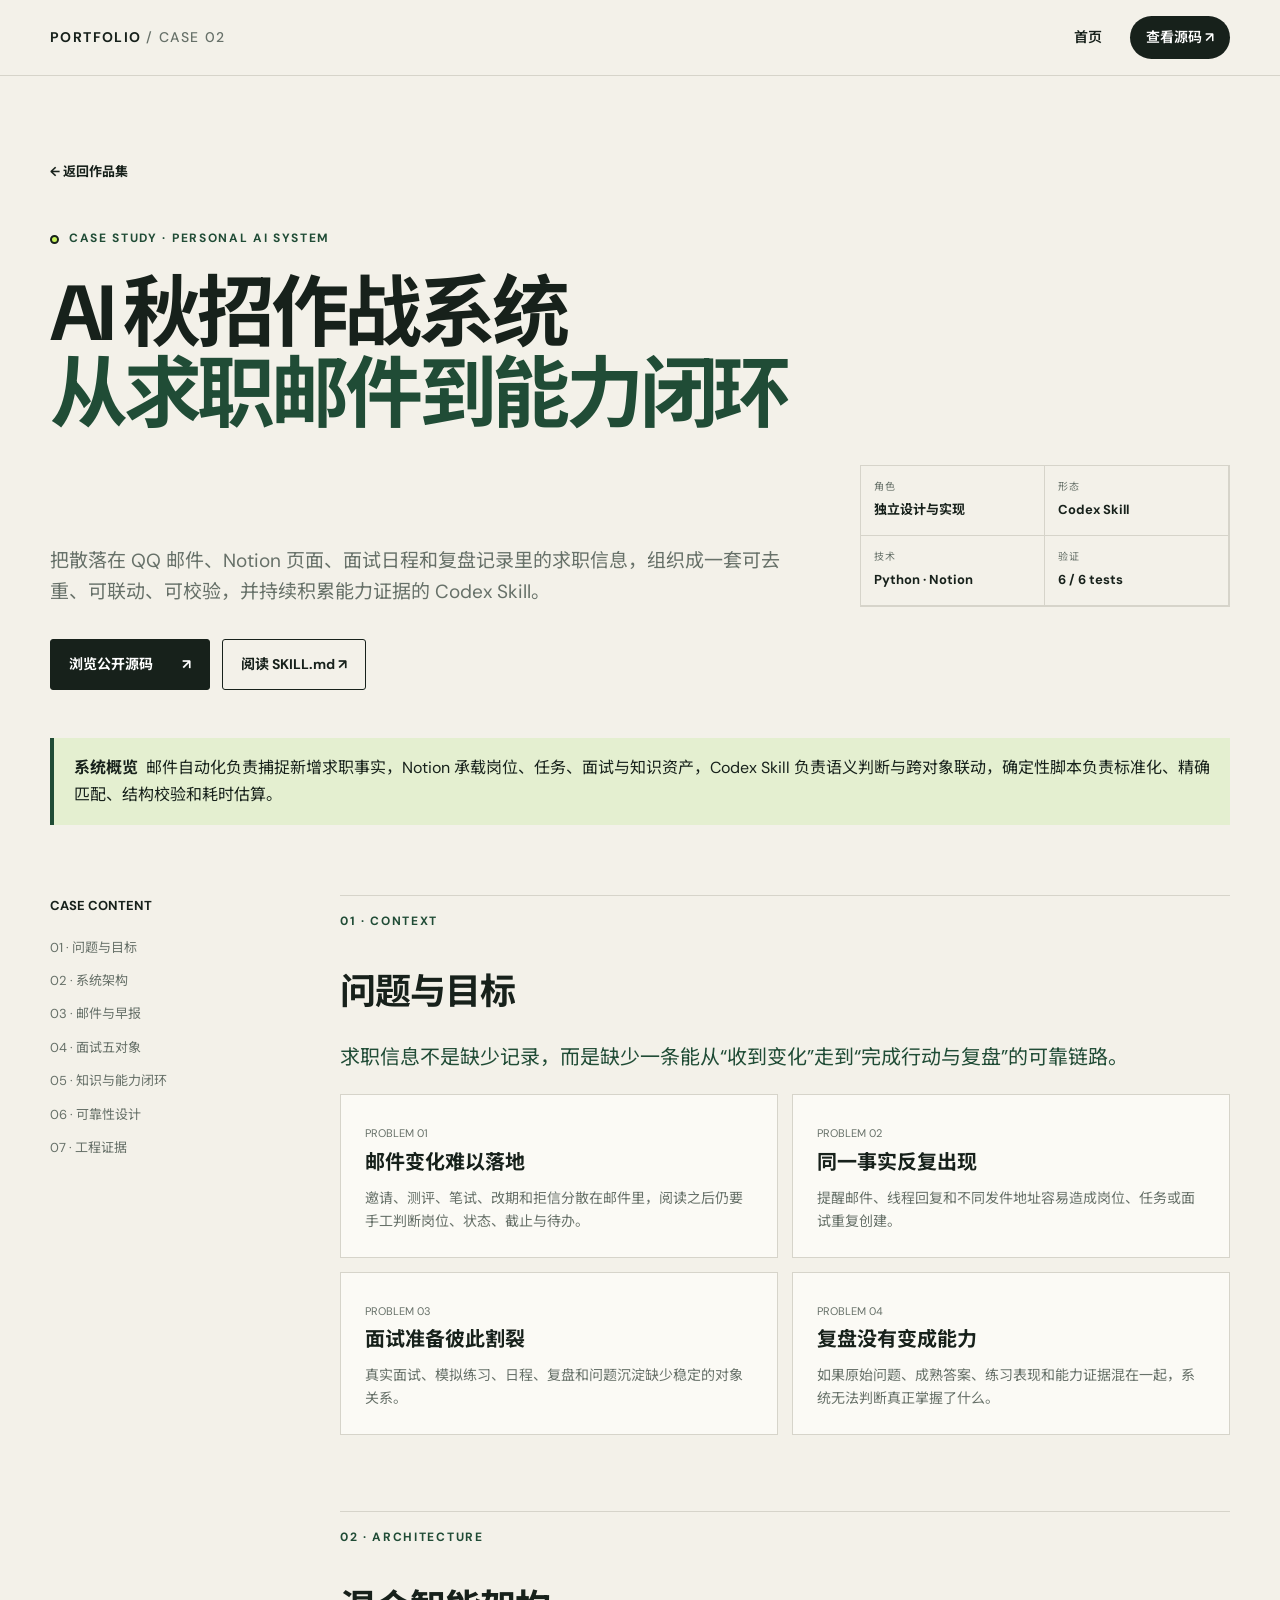
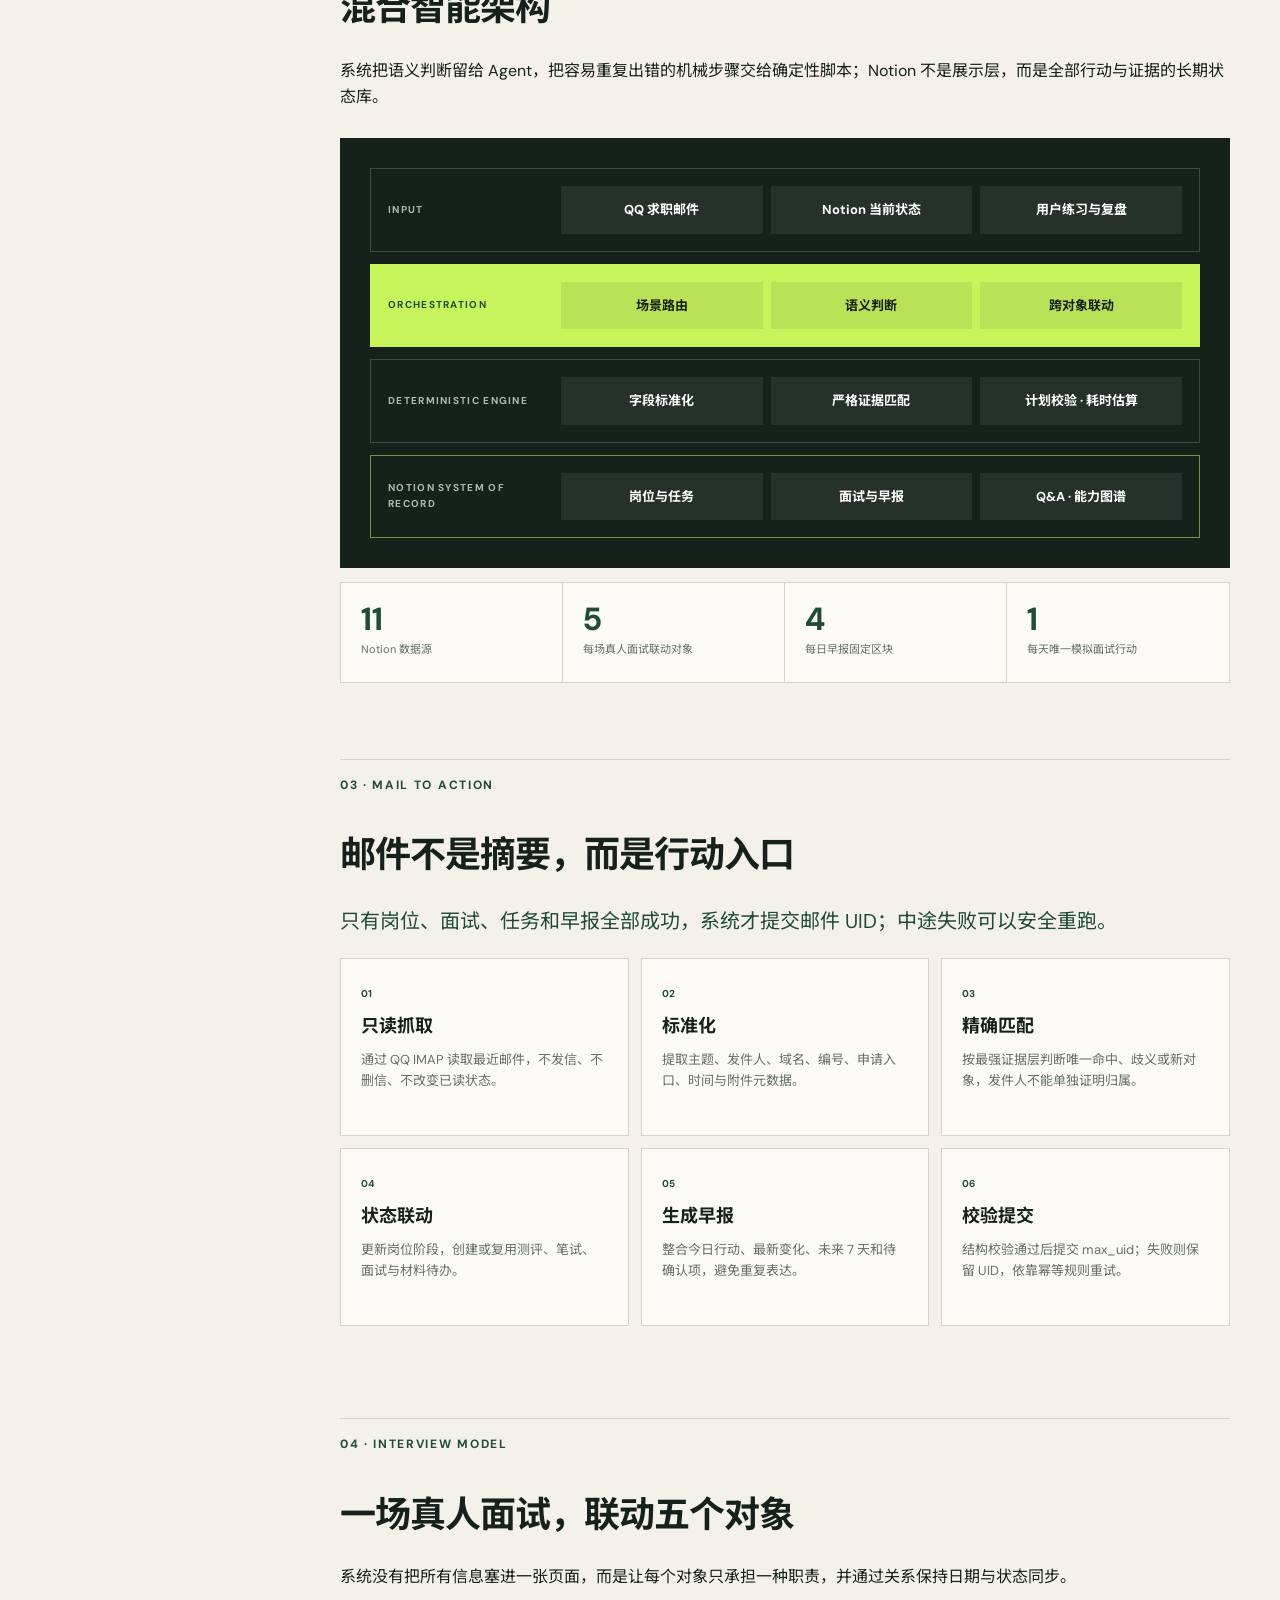
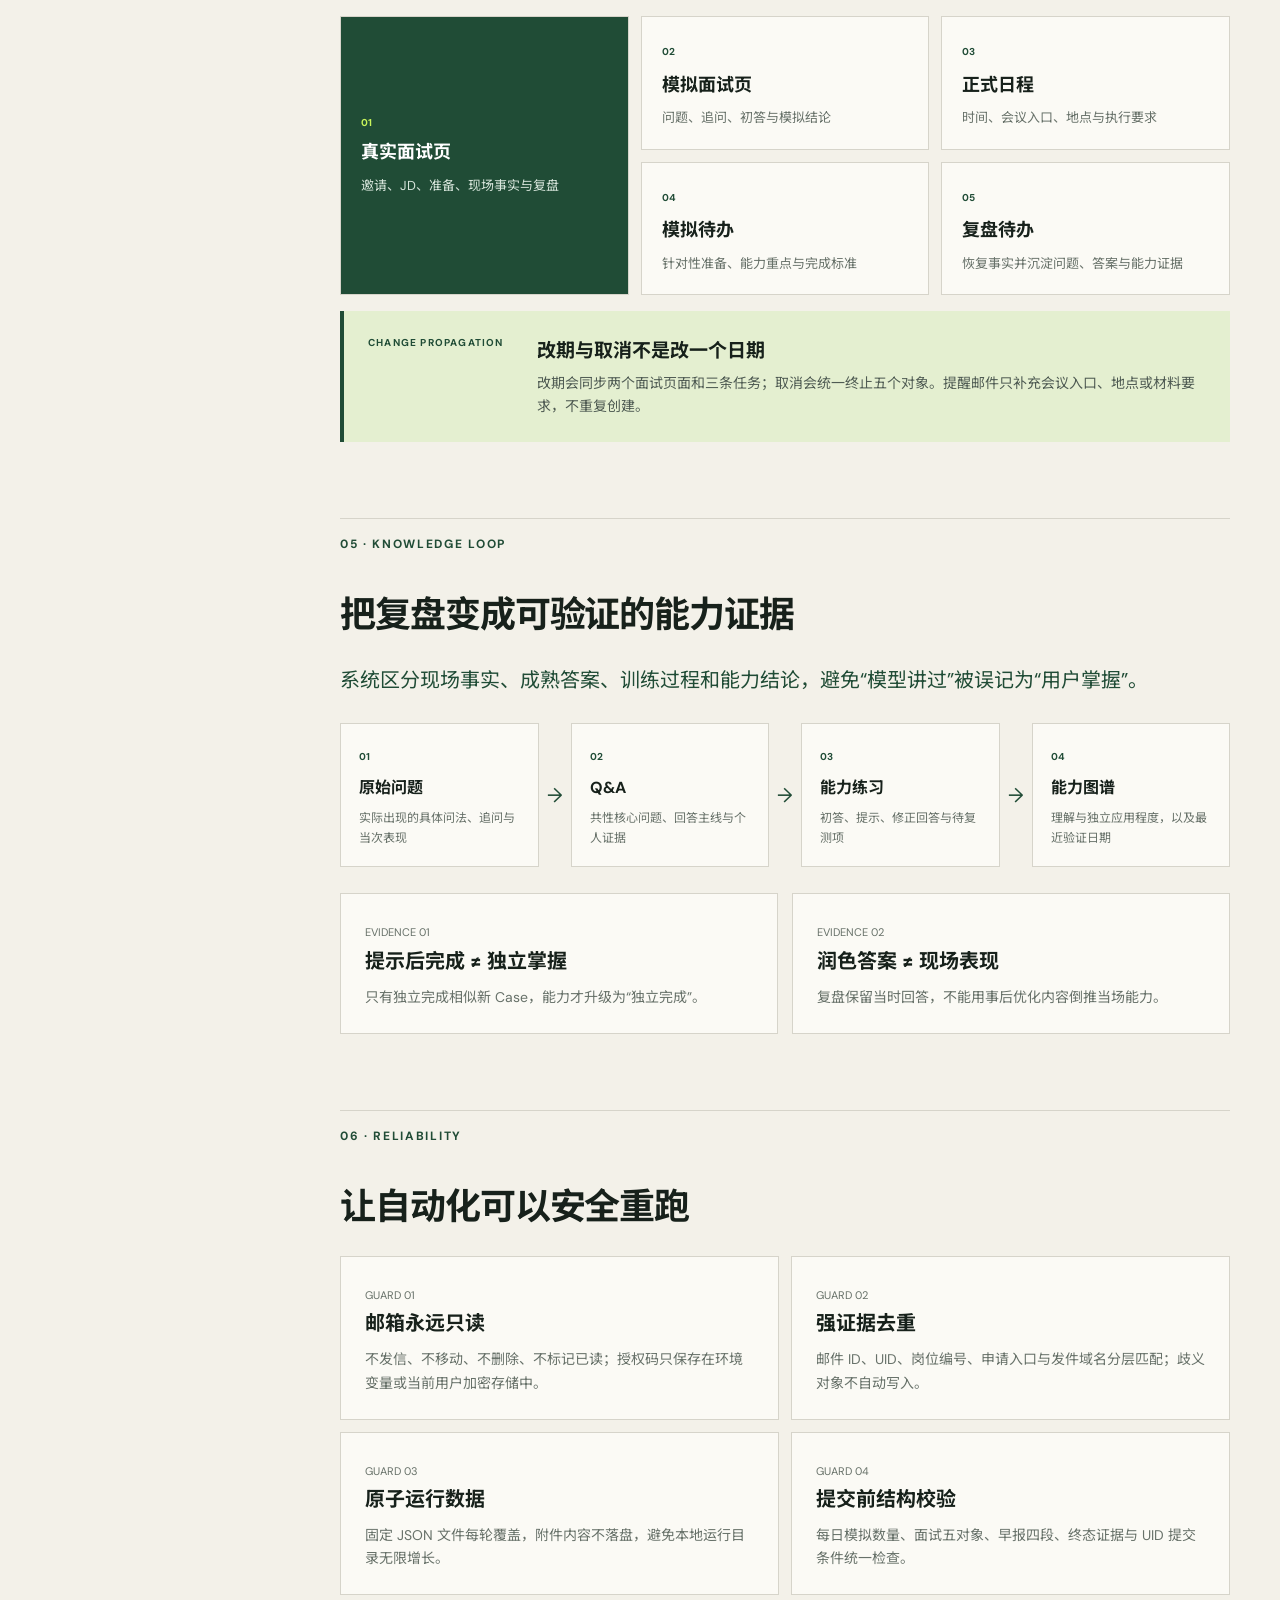
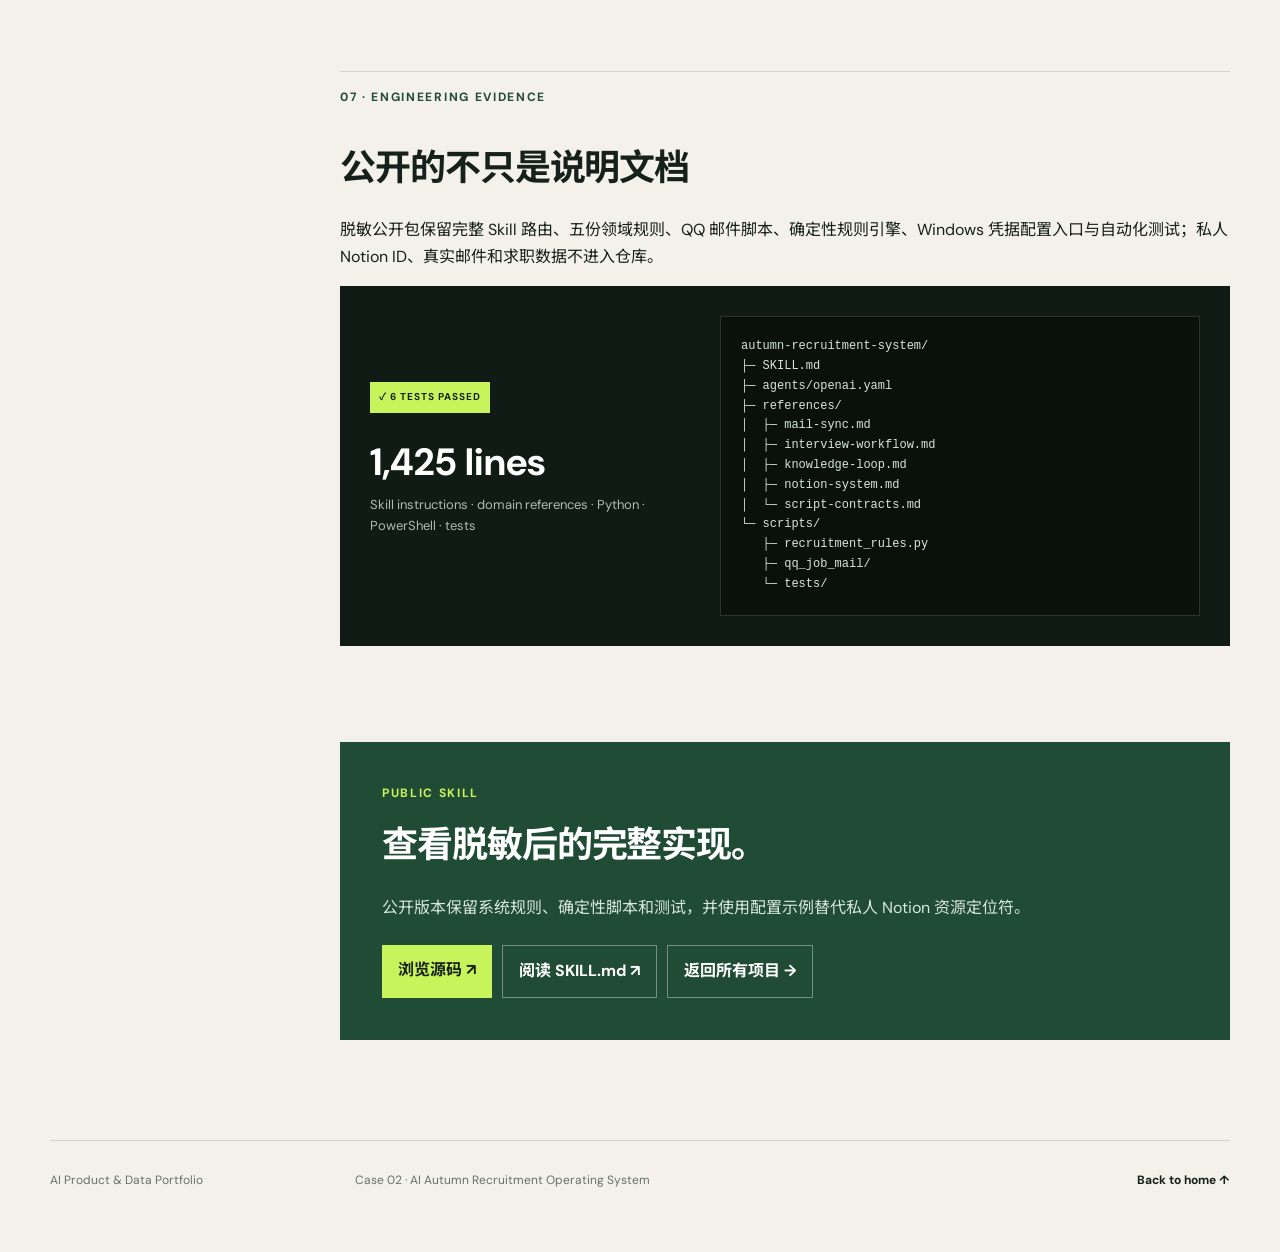
==== projects/autumn-recruitment-system.html @ 4b7f8654 "Publish AI autumn recruitment system case and Skill" ====
<!doctype html>
<html lang="zh-CN">
<head>
  <meta charset="utf-8">
  <meta name="viewport" content="width=device-width, initial-scale=1">
  <meta name="description" content="AI 秋招作战系统：从求职邮件到面试能力闭环的 Codex Skill 案例">
  <title>AI 秋招作战系统 · Case Study</title>
  <link rel="stylesheet" href="/styles.css">
</head>
<body>
  <header class="site-header">
    <a class="brand" href="/">PORTFOLIO <span>/ CASE 02</span></a>
    <nav><a href="/">首页</a><a class="nav-cta" href="https://github.com/miaohanxi8-lgtm/miaohanxi8-lgtm.github.io/tree/main/skills/autumn-recruitment-system">查看源码 ↗</a></nav>
  </header>

  <main>
    <section class="case-hero shell">
      <a class="back-link" href="/">← 返回作品集</a>
      <div class="eyebrow" style="margin-top:45px"><span></span> CASE STUDY · PERSONAL AI SYSTEM</div>
      <h1>AI 秋招作战系统<br><em>从求职邮件到能力闭环</em></h1>
      <div class="case-summary">
        <p>把散落在 QQ 邮件、Notion 页面、面试日程和复盘记录里的求职信息，组织成一套可去重、可联动、可校验，并持续积累能力证据的 Codex Skill。</p>
        <div class="meta-list">
          <div><small>角色</small><strong>独立设计与实现</strong></div>
          <div><small>形态</small><strong>Codex Skill</strong></div>
          <div><small>技术</small><strong>Python · Notion</strong></div>
          <div><small>验证</small><strong>6 / 6 tests</strong></div>
        </div>
      </div>
      <div class="case-actions">
        <a class="button primary" href="https://github.com/miaohanxi8-lgtm/miaohanxi8-lgtm.github.io/tree/main/skills/autumn-recruitment-system">浏览公开源码 <span>↗</span></a>
        <a class="button secondary" href="https://github.com/miaohanxi8-lgtm/miaohanxi8-lgtm.github.io/blob/main/skills/autumn-recruitment-system/SKILL.md">阅读 SKILL.md ↗</a>
      </div>
    </section>

    <div class="disclosure shell"><strong>系统概览</strong>邮件自动化负责捕捉新增求职事实，Notion 承载岗位、任务、面试与知识资产，Codex Skill 负责语义判断与跨对象联动，确定性脚本负责标准化、精确匹配、结构校验和耗时估算。</div>

    <div class="case-layout shell">
      <aside class="case-toc">
        <b>CASE CONTENT</b>
        <a href="#context">01 · 问题与目标</a>
        <a href="#architecture">02 · 系统架构</a>
        <a href="#mail">03 · 邮件与早报</a>
        <a href="#interview">04 · 面试五对象</a>
        <a href="#knowledge">05 · 知识与能力闭环</a>
        <a href="#reliability">06 · 可靠性设计</a>
        <a href="#evidence">07 · 工程证据</a>
      </aside>

      <article class="case-content">
        <section id="context">
          <p class="kicker">01 · CONTEXT</p>
          <h2>问题与目标</h2>
          <p class="lead">求职信息不是缺少记录，而是缺少一条能从“收到变化”走到“完成行动与复盘”的可靠链路。</p>
          <div class="problem-grid">
            <div class="info-card"><span>PROBLEM 01</span><h3>邮件变化难以落地</h3><p>邀请、测评、笔试、改期和拒信分散在邮件里，阅读之后仍要手工判断岗位、状态、截止与待办。</p></div>
            <div class="info-card"><span>PROBLEM 02</span><h3>同一事实反复出现</h3><p>提醒邮件、线程回复和不同发件地址容易造成岗位、任务或面试重复创建。</p></div>
            <div class="info-card"><span>PROBLEM 03</span><h3>面试准备彼此割裂</h3><p>真实面试、模拟练习、日程、复盘和问题沉淀缺少稳定的对象关系。</p></div>
            <div class="info-card"><span>PROBLEM 04</span><h3>复盘没有变成能力</h3><p>如果原始问题、成熟答案、练习表现和能力证据混在一起，系统无法判断真正掌握了什么。</p></div>
          </div>
        </section>

        <section id="architecture">
          <p class="kicker">02 · ARCHITECTURE</p>
          <h2>混合智能架构</h2>
          <p>系统把语义判断留给 Agent，把容易重复出错的机械步骤交给确定性脚本；Notion 不是展示层，而是全部行动与证据的长期状态库。</p>
          <div class="skill-architecture">
            <div class="skill-layer">
              <span>INPUT</span>
              <div class="skill-layer-nodes"><b>QQ 求职邮件</b><b>Notion 当前状态</b><b>用户练习与复盘</b></div>
            </div>
            <div class="skill-layer core-layer">
              <span>ORCHESTRATION</span>
              <div class="skill-layer-nodes"><b>场景路由</b><b>语义判断</b><b>跨对象联动</b></div>
            </div>
            <div class="skill-layer">
              <span>DETERMINISTIC ENGINE</span>
              <div class="skill-layer-nodes"><b>字段标准化</b><b>严格证据匹配</b><b>计划校验 · 耗时估算</b></div>
            </div>
            <div class="skill-layer output-layer">
              <span>NOTION SYSTEM OF RECORD</span>
              <div class="skill-layer-nodes"><b>岗位与任务</b><b>面试与早报</b><b>Q&A · 能力图谱</b></div>
            </div>
          </div>
          <div class="skill-metrics">
            <div><strong>11</strong><span>Notion 数据源</span></div>
            <div><strong>5</strong><span>每场真人面试联动对象</span></div>
            <div><strong>4</strong><span>每日早报固定区块</span></div>
            <div><strong>1</strong><span>每天唯一模拟面试行动</span></div>
          </div>
        </section>

        <section id="mail">
          <p class="kicker">03 · MAIL TO ACTION</p>
          <h2>邮件不是摘要，而是行动入口</h2>
          <p class="lead">只有岗位、面试、任务和早报全部成功，系统才提交邮件 UID；中途失败可以安全重跑。</p>
          <ol class="pipeline-steps">
            <li><span>01</span><b>只读抓取</b><p>通过 QQ IMAP 读取最近邮件，不发信、不删信、不改变已读状态。</p></li>
            <li><span>02</span><b>标准化</b><p>提取主题、发件人、域名、编号、申请入口、时间与附件元数据。</p></li>
            <li><span>03</span><b>精确匹配</b><p>按最强证据层判断唯一命中、歧义或新对象，发件人不能单独证明归属。</p></li>
            <li><span>04</span><b>状态联动</b><p>更新岗位阶段，创建或复用测评、笔试、面试与材料待办。</p></li>
            <li><span>05</span><b>生成早报</b><p>整合今日行动、最新变化、未来 7 天和待确认项，避免重复表达。</p></li>
            <li><span>06</span><b>校验提交</b><p>结构校验通过后提交 max_uid；失败则保留 UID，依靠幂等规则重试。</p></li>
          </ol>
        </section>

        <section id="interview">
          <p class="kicker">04 · INTERVIEW MODEL</p>
          <h2>一场真人面试，联动五个对象</h2>
          <p>系统没有把所有信息塞进一张页面，而是让每个对象只承担一种职责，并通过关系保持日期与状态同步。</p>
          <div class="object-model">
            <div class="object-card primary-object"><span>01</span><b>真实面试页</b><p>邀请、JD、准备、现场事实与复盘</p></div>
            <div class="object-card"><span>02</span><b>模拟面试页</b><p>问题、追问、初答与模拟结论</p></div>
            <div class="object-card"><span>03</span><b>正式日程</b><p>时间、会议入口、地点与执行要求</p></div>
            <div class="object-card"><span>04</span><b>模拟待办</b><p>针对性准备、能力重点与完成标准</p></div>
            <div class="object-card"><span>05</span><b>复盘待办</b><p>恢复事实并沉淀问题、答案与能力证据</p></div>
          </div>
          <div class="prototype-note"><span>CHANGE PROPAGATION</span><div><strong>改期与取消不是改一个日期</strong><p>改期会同步两个面试页面和三条任务；取消会统一终止五个对象。提醒邮件只补充会议入口、地点或材料要求，不重复创建。</p></div></div>
        </section>

        <section id="knowledge">
          <p class="kicker">05 · KNOWLEDGE LOOP</p>
          <h2>把复盘变成可验证的能力证据</h2>
          <p class="lead">系统区分现场事实、成熟答案、训练过程和能力结论，避免“模型讲过”被误记为“用户掌握”。</p>
          <div class="knowledge-loop">
            <div><span>01</span><b>原始问题</b><p>实际出现的具体问法、追问与当次表现</p></div>
            <i>→</i>
            <div><span>02</span><b>Q&A</b><p>共性核心问题、回答主线与个人证据</p></div>
            <i>→</i>
            <div><span>03</span><b>能力练习</b><p>初答、提示、修正回答与待复测项</p></div>
            <i>→</i>
            <div><span>04</span><b>能力图谱</b><p>理解与独立应用程度，以及最近验证日期</p></div>
          </div>
          <div class="decision-grid">
            <div class="info-card"><span>EVIDENCE 01</span><h3>提示后完成 ≠ 独立掌握</h3><p>只有独立完成相似新 Case，能力才升级为“独立完成”。</p></div>
            <div class="info-card"><span>EVIDENCE 02</span><h3>润色答案 ≠ 现场表现</h3><p>复盘保留当时回答，不能用事后优化内容倒推当场能力。</p></div>
          </div>
        </section>

        <section id="reliability">
          <p class="kicker">06 · RELIABILITY</p>
          <h2>让自动化可以安全重跑</h2>
          <div class="engineering-grid">
            <div class="info-card"><span>GUARD 01</span><h3>邮箱永远只读</h3><p>不发信、不移动、不删除、不标记已读；授权码只保存在环境变量或当前用户加密存储中。</p></div>
            <div class="info-card"><span>GUARD 02</span><h3>强证据去重</h3><p>邮件 ID、UID、岗位编号、申请入口与发件域名分层匹配；歧义对象不自动写入。</p></div>
            <div class="info-card"><span>GUARD 03</span><h3>原子运行数据</h3><p>固定 JSON 文件每轮覆盖，附件内容不落盘，避免本地运行目录无限增长。</p></div>
            <div class="info-card"><span>GUARD 04</span><h3>提交前结构校验</h3><p>每日模拟数量、面试五对象、早报四段、终态证据与 UID 提交条件统一检查。</p></div>
          </div>
        </section>

        <section id="evidence">
          <p class="kicker">07 · ENGINEERING EVIDENCE</p>
          <h2>公开的不只是说明文档</h2>
          <p>脱敏公开包保留完整 Skill 路由、五份领域规则、QQ 邮件脚本、确定性规则引擎、Windows 凭据配置入口与自动化测试；私人 Notion ID、真实邮件和求职数据不进入仓库。</p>
          <div class="code-proof">
            <div>
              <span class="pass-badge">✓ 6 TESTS PASSED</span>
              <strong>1,425 lines</strong>
              <p>Skill instructions · domain references · Python · PowerShell · tests</p>
            </div>
            <pre class="file-tree">autumn-recruitment-system/
├─ SKILL.md
├─ agents/openai.yaml
├─ references/
│  ├─ mail-sync.md
│  ├─ interview-workflow.md
│  ├─ knowledge-loop.md
│  ├─ notion-system.md
│  └─ script-contracts.md
└─ scripts/
   ├─ recruitment_rules.py
   ├─ qq_job_mail/
   └─ tests/</pre>
          </div>
        </section>

        <div class="case-cta">
          <p class="kicker" style="color:#c8f45b">PUBLIC SKILL</p>
          <h2>查看脱敏后的完整实现。</h2>
          <p>公开版本保留系统规则、确定性脚本和测试，并使用配置示例替代私人 Notion 资源定位符。</p>
          <div class="case-cta-actions">
            <a href="https://github.com/miaohanxi8-lgtm/miaohanxi8-lgtm.github.io/tree/main/skills/autumn-recruitment-system">浏览源码 ↗</a>
            <a class="secondary" href="https://github.com/miaohanxi8-lgtm/miaohanxi8-lgtm.github.io/blob/main/skills/autumn-recruitment-system/SKILL.md">阅读 SKILL.md ↗</a>
            <a class="secondary" href="/">返回所有项目 →</a>
          </div>
        </div>
      </article>
    </div>
  </main>
  <footer class="site-footer shell"><p>AI Product & Data Portfolio</p><p>Case 02 · AI Autumn Recruitment Operating System</p><a href="/">Back to home ↑</a></footer>
</body>
</html>
---- styles.css ----
@import url('https://fonts.googleapis.com/css2?family=DM+Sans:wght@400;500;600;700&family=Noto+Sans+SC:wght@400;500;600;700&display=swap');

:root{
  --ink:#17211b;--paper:#f3f1e9;--card:#fbfaf5;--line:#d6d4ca;
  --lime:#c8f45b;--green:#204c36;--muted:#677169;--orange:#ff785a;
  --shadow:0 24px 70px rgba(26,40,31,.09)
}
*{box-sizing:border-box}
html{scroll-behavior:smooth}
body{margin:0;background:var(--paper);color:var(--ink);font-family:"DM Sans","Noto Sans SC",sans-serif;line-height:1.65}
a{color:inherit;text-decoration:none}
.shell{width:min(1180px,calc(100% - 48px));margin:auto}
.site-header{height:76px;padding:0 max(24px,calc((100vw - 1180px)/2));display:flex;align-items:center;justify-content:space-between;border-bottom:1px solid var(--line);position:sticky;top:0;background:rgba(243,241,233,.91);backdrop-filter:blur(16px);z-index:10}
.brand{font-weight:700;letter-spacing:.1em;font-size:14px}.brand span{color:var(--muted);font-weight:500}
nav{display:flex;align-items:center;gap:28px;font-size:14px;font-weight:600}nav a:hover{opacity:.65}.nav-cta{background:var(--ink);color:white;padding:10px 16px;border-radius:999px}
.hero{padding:104px 0 48px}
.eyebrow,.kicker{font-size:12px;letter-spacing:.14em;font-weight:700;color:var(--green);text-transform:uppercase}
.eyebrow{display:flex;align-items:center;gap:10px}.eyebrow>span{width:9px;height:9px;background:var(--lime);border:2px solid var(--ink);border-radius:50%}
h1,h2,h3,p{margin-top:0}h1{font-size:clamp(46px,7vw,92px);line-height:1.04;letter-spacing:-.055em;margin:24px 0 30px;max-width:1000px}h1 em{font-style:normal;color:var(--green)}
.hero-copy{font-size:19px;max-width:720px;color:#4f5b53}
.hero-actions{display:flex;gap:12px;margin:36px 0 76px}.button{padding:13px 18px;border:1px solid var(--ink);font-weight:700;border-radius:3px}.button.primary{background:var(--ink);color:white}.button.primary span{margin-left:26px}.button.secondary:hover,.text-link:hover{background:var(--lime)}
.capability-strip{display:grid;grid-template-columns:repeat(4,1fr);border:1px solid var(--line);background:rgba(255,255,255,.24)}
.capability-strip>div{padding:23px;border-right:1px solid var(--line);display:grid;gap:3px}.capability-strip>div:last-child{border:0}.capability-strip small{color:var(--muted)}.capability-strip strong{font-size:17px}.capability-strip span{font-size:13px;color:var(--muted)}
.work{padding:90px 0}.section-heading{display:flex;justify-content:space-between;align-items:end;margin-bottom:34px}.section-heading h2,.about h2{font-size:clamp(32px,4vw,54px);line-height:1.15;letter-spacing:-.035em;margin:7px 0 0}.section-heading>p{max-width:420px;color:var(--muted);margin:0}
.featured-card{background:var(--card);border:1px solid var(--line);padding:46px;display:grid;grid-template-columns:50px 1fr 1fr;gap:34px;box-shadow:var(--shadow)}
.project-index{font-size:14px;color:var(--muted);font-weight:700}.tag-row{display:flex;gap:8px;flex-wrap:wrap}.tag{font-size:10px;letter-spacing:.1em;border:1px solid var(--line);padding:5px 8px;border-radius:999px}.tag.live{background:var(--lime);border-color:var(--ink)}
.project-copy h3{font-size:34px;line-height:1.22;letter-spacing:-.03em;margin:22px 0 16px}.project-copy>p{color:var(--muted)}.project-points{padding-left:18px;font-size:14px}.text-link{display:inline-block;margin-top:20px;border-bottom:1px solid var(--ink);font-weight:700;padding:5px 2px}.text-link span{margin-left:12px}
.system-preview{background:var(--green);color:white;padding:18px;border-radius:4px;align-self:center;transform:rotate(1.2deg);box-shadow:0 20px 45px rgba(25,65,44,.23)}
.preview-top{display:flex;align-items:center;gap:5px;border-bottom:1px solid rgba(255,255,255,.2);padding-bottom:11px;font-size:10px;letter-spacing:.12em}.preview-top span{margin-right:auto}.preview-top i{width:6px;height:6px;border-radius:50%;background:var(--lime)}
.preview-grid{display:grid;grid-template-columns:110px 1fr;margin-top:12px;gap:12px}.preview-side{display:grid;gap:6px}.preview-side b{font-size:10px;padding:8px;background:rgba(255,255,255,.07);font-weight:500}.preview-main{background:white;color:var(--ink);padding:14px}.preview-main small{font-size:8px;color:var(--muted)}.preview-main>strong{display:block;font-size:19px;margin-bottom:12px}
.candidate-row{display:grid;grid-template-columns:22px 1fr auto;gap:8px;align-items:center;border-top:1px solid #e5e5df;padding:9px 0}.candidate-row>i{width:20px;height:20px;background:#dce7dd;border-radius:50%}.candidate-row span{display:grid;gap:4px}.candidate-row span b{height:4px;background:#dde1dc}.candidate-row span b:last-child{width:60%}.candidate-row em{font-size:8px;font-style:normal;background:#edf7d3;padding:3px 5px}
.preview-feedback{font-size:11px;margin-top:12px;padding:10px;background:rgba(255,255,255,.08)}.preview-feedback span{float:right;color:#bdd2c4}
.project-grid{display:grid;grid-template-columns:repeat(2,1fr);gap:18px;margin-top:18px}.project-card{background:var(--card);border:1px solid var(--line);padding:32px;min-height:300px;display:flex;flex-direction:column}.project-card:hover{transform:translateY(-3px);transition:.2s;box-shadow:var(--shadow)}.card-top{display:flex;justify-content:space-between;color:var(--muted);font-size:13px}.status{border:1px solid var(--line);border-radius:999px;padding:3px 9px}.project-card .kicker{margin-top:40px}.project-card h3{font-size:26px;line-height:1.25;margin:8px 0 12px}.project-card>p:not(.kicker){color:var(--muted)}.card-footer{margin-top:auto;padding-top:18px;border-top:1px solid var(--line);display:flex;flex-wrap:wrap;gap:12px;color:var(--green);font-size:11px;font-weight:700}.muted-card{background:#e9e7df}
.about{padding:100px 0;display:grid;grid-template-columns:.9fr 1.1fr;gap:90px;border-top:1px solid var(--line)}.principles>div{display:grid;grid-template-columns:45px 150px 1fr;gap:10px;padding:22px 0;border-top:1px solid var(--line)}.principles span{font-size:12px;color:var(--muted)}.principles h3{font-size:17px}.principles p{color:var(--muted);font-size:14px}
.site-footer{display:grid;grid-template-columns:1fr 2fr 1fr;gap:20px;border-top:1px solid var(--line);padding:30px 0 50px;font-size:12px;color:var(--muted)}.site-footer a{text-align:right;color:var(--ink);font-weight:700}

/* Case study */
.case-hero{padding:82px 0 48px}.back-link{font-size:13px;font-weight:700}.case-hero h1{font-size:clamp(42px,6.5vw,78px);max-width:1050px}.case-summary{display:grid;grid-template-columns:2fr 1fr;gap:70px;align-items:end}.case-summary>p{font-size:19px;color:var(--muted);margin:0}.meta-list{display:grid;grid-template-columns:1fr 1fr;border:1px solid var(--line)}.meta-list div{padding:13px;border:1px solid var(--line);margin:-1px 0 0 -1px}.meta-list small{display:block;color:var(--muted);font-size:10px;letter-spacing:.1em}.meta-list strong{font-size:13px}
.case-actions{display:flex;gap:12px;flex-wrap:wrap;margin-top:32px}.case-actions .button{font-size:14px}.case-actions .button.quiet{border-color:var(--line);color:var(--green)}.case-actions .button.quiet:hover{background:var(--lime);border-color:var(--ink)}
.disclosure{background:#e4efd0;border-left:4px solid var(--green);padding:17px 20px;margin:0 auto 70px}.disclosure strong{margin-right:8px}
.case-layout{display:grid;grid-template-columns:220px 1fr;gap:70px;padding-bottom:100px}.case-toc{position:sticky;top:110px;align-self:start;display:grid;gap:12px;font-size:13px}.case-toc b{margin-bottom:8px}.case-toc a{color:var(--muted)}.case-toc a:hover{color:var(--ink)}
.case-content section{padding:16px 0 76px;border-top:1px solid var(--line)}.case-content h2{font-size:36px;letter-spacing:-.03em;margin:30px 0 20px}.case-content h3{font-size:20px;margin-bottom:8px}.lead{font-size:20px;color:var(--green)}
.problem-grid,.view-grid,.decision-grid{display:grid;grid-template-columns:repeat(2,1fr);gap:14px}.info-card{border:1px solid var(--line);background:var(--card);padding:24px}.info-card span{font-size:11px;color:var(--muted)}.info-card p{font-size:14px;color:var(--muted);margin:8px 0 0}
.architecture{background:var(--ink);color:white;padding:34px;margin:28px 0}.arch-grid{display:grid;grid-template-columns:1fr 52px 1.2fr 52px 1fr;align-items:center;text-align:center}.arch-node{border:1px solid rgba(255,255,255,.3);padding:22px 12px;background:rgba(255,255,255,.04)}.arch-node.core{background:var(--lime);color:var(--ink);border-color:var(--lime)}.arch-node small{display:block;font-size:10px;opacity:.65;margin-bottom:6px}.arch-arrow{color:var(--lime);font-size:24px}.arch-caption{text-align:center;color:#aebcb3;font-size:12px;margin:18px 0 0}
.flow-list{counter-reset:flow;list-style:none;padding:0}.flow-list li{counter-increment:flow;display:grid;grid-template-columns:46px 1fr;gap:16px;padding:18px 0;border-top:1px solid var(--line)}.flow-list li:before{content:counter(flow,decimal-leading-zero);font-weight:700;color:var(--green)}.flow-list b{display:block;margin-bottom:4px}.flow-list span{color:var(--muted);font-size:14px}
.screen-gallery{display:grid;grid-template-columns:repeat(2,minmax(0,1fr));gap:16px;margin-top:28px}.screen-card{margin:0;background:var(--card);border:1px solid var(--line);overflow:hidden}.screen-card-wide{grid-column:1/-1}.screen-frame{background:#e9e7df;overflow:hidden;border-bottom:1px solid var(--line)}.screen-frame img{width:100%;height:auto;display:block}.screen-card figcaption{padding:20px}.screen-card figcaption>span,.prototype-note>span{font-size:10px;letter-spacing:.12em;color:var(--green);font-weight:700}.screen-card figcaption strong{display:block;font-size:17px;line-height:1.35;margin:7px 0}.screen-card figcaption p{font-size:13px;color:var(--muted);margin:0}.prototype-note{display:grid;grid-template-columns:145px 1fr;gap:24px;margin-top:16px;padding:24px;background:#e4efd0;border-left:4px solid var(--green)}.prototype-note strong{font-size:19px}.prototype-note p{margin:5px 0 0;color:#4f5b53;font-size:14px}.demo-data-note{font-size:12px;color:var(--muted);border-left:2px solid var(--lime);padding-left:10px}
.data-table{width:100%;border-collapse:collapse;font-size:14px}.data-table th,.data-table td{text-align:left;padding:15px;border-bottom:1px solid var(--line);vertical-align:top}.data-table th{color:var(--muted);font-size:11px;letter-spacing:.08em}.data-table td:first-child{font-weight:700}
.limitations{background:#ffede6;border:1px solid #edc1b4;padding:26px}.limitations ul{margin-bottom:0}
.case-cta{background:var(--green);color:white;padding:42px;margin-top:20px}.case-cta h2{margin-top:0}.case-cta>p{max-width:720px;color:#d8e6dc}.case-cta-actions{display:flex;gap:10px;flex-wrap:wrap;margin-top:24px}.case-cta a{display:inline-block;background:var(--lime);color:var(--ink);padding:12px 16px;font-weight:700}.case-cta a.secondary{background:transparent;color:white;border:1px solid rgba(255,255,255,.38)}.case-cta a:hover{transform:translateY(-2px);transition:.18s}

@media(max-width:850px){
  .site-header nav>a:not(.nav-cta){display:none}.hero{padding-top:70px}.capability-strip{grid-template-columns:1fr 1fr}.capability-strip>div:nth-child(2){border-right:0}.capability-strip>div:nth-child(-n+2){border-bottom:1px solid var(--line)}
  .section-heading,.case-summary{display:block}.section-heading>p{margin-top:15px}.featured-card{grid-template-columns:1fr;padding:28px}.project-index{display:none}.system-preview{transform:none}.project-grid,.about{grid-template-columns:1fr}.about{gap:40px}.site-footer{grid-template-columns:1fr}.site-footer a{text-align:left}
  .case-layout{grid-template-columns:1fr}.case-toc{display:none}.screen-gallery{grid-template-columns:1fr}.screen-card-wide{grid-column:auto}.arch-grid{grid-template-columns:1fr}.arch-arrow{transform:rotate(90deg)}.problem-grid,.view-grid,.decision-grid{grid-template-columns:1fr}
}
@media(max-width:520px){
  .shell{width:min(100% - 28px,1180px)}.site-header{height:66px;padding:0 14px}.brand span{display:none}.nav-cta{padding:8px 12px}.hero{padding-top:56px}h1{font-size:43px}.hero-copy{font-size:16px}.hero-actions{display:grid;margin-bottom:52px}.capability-strip{grid-template-columns:1fr}.capability-strip>div{border-right:0;border-bottom:1px solid var(--line)!important}.project-grid{grid-template-columns:1fr}.featured-card{padding:20px}.project-copy h3{font-size:28px}.preview-grid{grid-template-columns:82px 1fr}.principles>div{grid-template-columns:35px 1fr}.principles p{grid-column:2}.case-summary>p{font-size:17px}.meta-list{margin-top:28px}.case-actions{display:grid}.case-actions .button{text-align:center}.case-cta-actions{display:grid}.case-cta-actions a{text-align:center}.architecture{padding:20px}.case-content h2{font-size:30px}.prototype-note{grid-template-columns:1fr;gap:8px}.screen-card figcaption{padding:16px}
}


/* Autumn recruitment system case */
.skill-architecture{display:grid;gap:12px;background:var(--ink);padding:30px;margin-top:28px;color:white}
.skill-layer{display:grid;grid-template-columns:155px 1fr;gap:18px;align-items:center;border:1px solid rgba(255,255,255,.18);padding:17px}
.skill-layer>span{font-size:10px;letter-spacing:.13em;color:#aebcb3;font-weight:700}
.skill-layer-nodes{display:grid;grid-template-columns:repeat(3,1fr);gap:8px}
.skill-layer-nodes b{background:rgba(255,255,255,.07);padding:13px;text-align:center;font-size:13px}
.core-layer{background:var(--lime);color:var(--ink);border-color:var(--lime)}
.core-layer>span{color:var(--green)}.core-layer .skill-layer-nodes b{background:rgba(23,33,27,.08)}
.output-layer{border-color:rgba(200,244,91,.55)}
.skill-metrics{display:grid;grid-template-columns:repeat(4,1fr);border:1px solid var(--line);margin-top:14px;background:var(--card)}
.skill-metrics div{padding:20px;border-right:1px solid var(--line)}.skill-metrics div:last-child{border:0}
.skill-metrics strong{display:block;font-size:32px;line-height:1;color:var(--green)}.skill-metrics span{font-size:11px;color:var(--muted)}
.pipeline-steps{list-style:none;padding:0;display:grid;grid-template-columns:repeat(3,1fr);gap:12px;counter-reset:none}
.pipeline-steps li{background:var(--card);border:1px solid var(--line);padding:20px;min-height:178px}
.pipeline-steps span{font-size:10px;color:var(--green);font-weight:700}.pipeline-steps b{display:block;font-size:18px;margin:7px 0}.pipeline-steps p{font-size:13px;color:var(--muted);margin:0}
.object-model{display:grid;grid-template-columns:repeat(3,1fr);gap:12px;margin-top:26px}
.object-card{background:var(--card);border:1px solid var(--line);padding:20px}.object-card.primary-object{grid-row:span 2;background:var(--green);color:white;display:flex;flex-direction:column;justify-content:center}
.object-card span{font-size:10px;color:var(--green);font-weight:700}.primary-object span{color:var(--lime)}
.object-card b{display:block;font-size:18px;margin:7px 0}.object-card p{font-size:13px;color:var(--muted);margin:0}.primary-object p{color:#d8e6dc}
.knowledge-loop{display:grid;grid-template-columns:1fr 32px 1fr 32px 1fr 32px 1fr;align-items:stretch;margin:26px 0}
.knowledge-loop>div{background:var(--card);border:1px solid var(--line);padding:18px}.knowledge-loop>i{display:grid;place-items:center;font-style:normal;color:var(--green);font-size:20px}
.knowledge-loop span{font-size:10px;color:var(--green);font-weight:700}.knowledge-loop b{display:block;margin:7px 0}.knowledge-loop p{font-size:12px;color:var(--muted);margin:0}
.engineering-grid{display:grid;grid-template-columns:repeat(2,1fr);gap:12px}
.code-proof{background:#111b15;color:white;padding:30px;display:grid;grid-template-columns:.8fr 1.2fr;gap:30px;align-items:center}
.code-proof strong{font-size:38px;display:block;margin:18px 0 0}.code-proof p{color:#aebcb3;font-size:13px}
.pass-badge{display:inline-block;background:var(--lime);color:var(--ink);font-size:10px;letter-spacing:.1em;font-weight:700;padding:7px 9px}
.file-tree{margin:0;background:#0a100c;border:1px solid rgba(255,255,255,.14);padding:20px;overflow:auto;color:#d6e6da;font:12px/1.65 ui-monospace,SFMono-Regular,Consolas,monospace}
.published-card{border-color:#9fb878}.published-card .status{background:var(--lime);border-color:var(--ink);color:var(--ink)}
@media(max-width:850px){
  .skill-layer{grid-template-columns:1fr}.skill-layer-nodes{grid-template-columns:1fr}
  .skill-metrics{grid-template-columns:1fr 1fr}.skill-metrics div:nth-child(2){border-right:0}.skill-metrics div:nth-child(-n+2){border-bottom:1px solid var(--line)}
  .pipeline-steps,.object-model,.engineering-grid{grid-template-columns:1fr}.object-card.primary-object{grid-row:auto}
  .knowledge-loop{grid-template-columns:1fr}.knowledge-loop>i{transform:rotate(90deg);padding:5px}
  .code-proof{grid-template-columns:1fr}
}
@media(max-width:520px){
  .skill-architecture{padding:16px}.skill-metrics{grid-template-columns:1fr}.skill-metrics div{border-right:0;border-bottom:1px solid var(--line)}.skill-metrics div:last-child{border-bottom:0}
  .code-proof{padding:20px}.file-tree{font-size:10px}
}
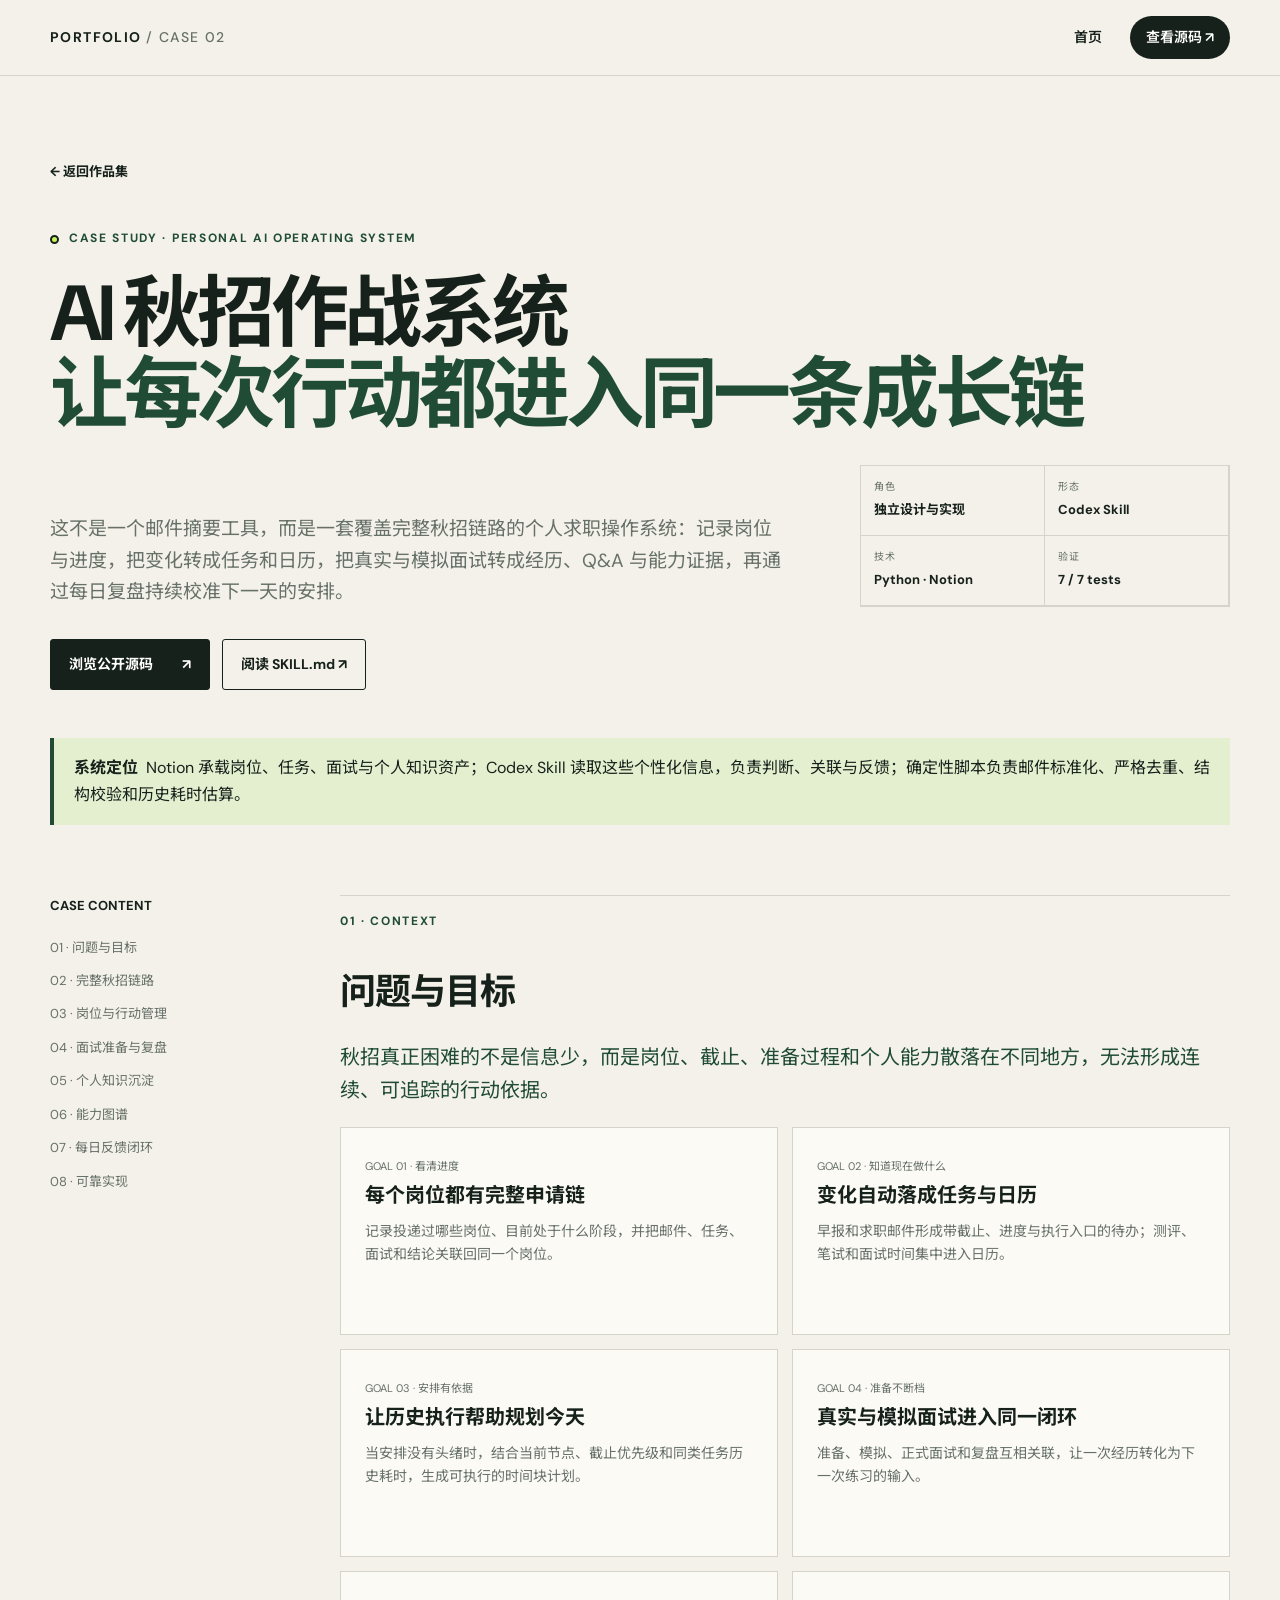
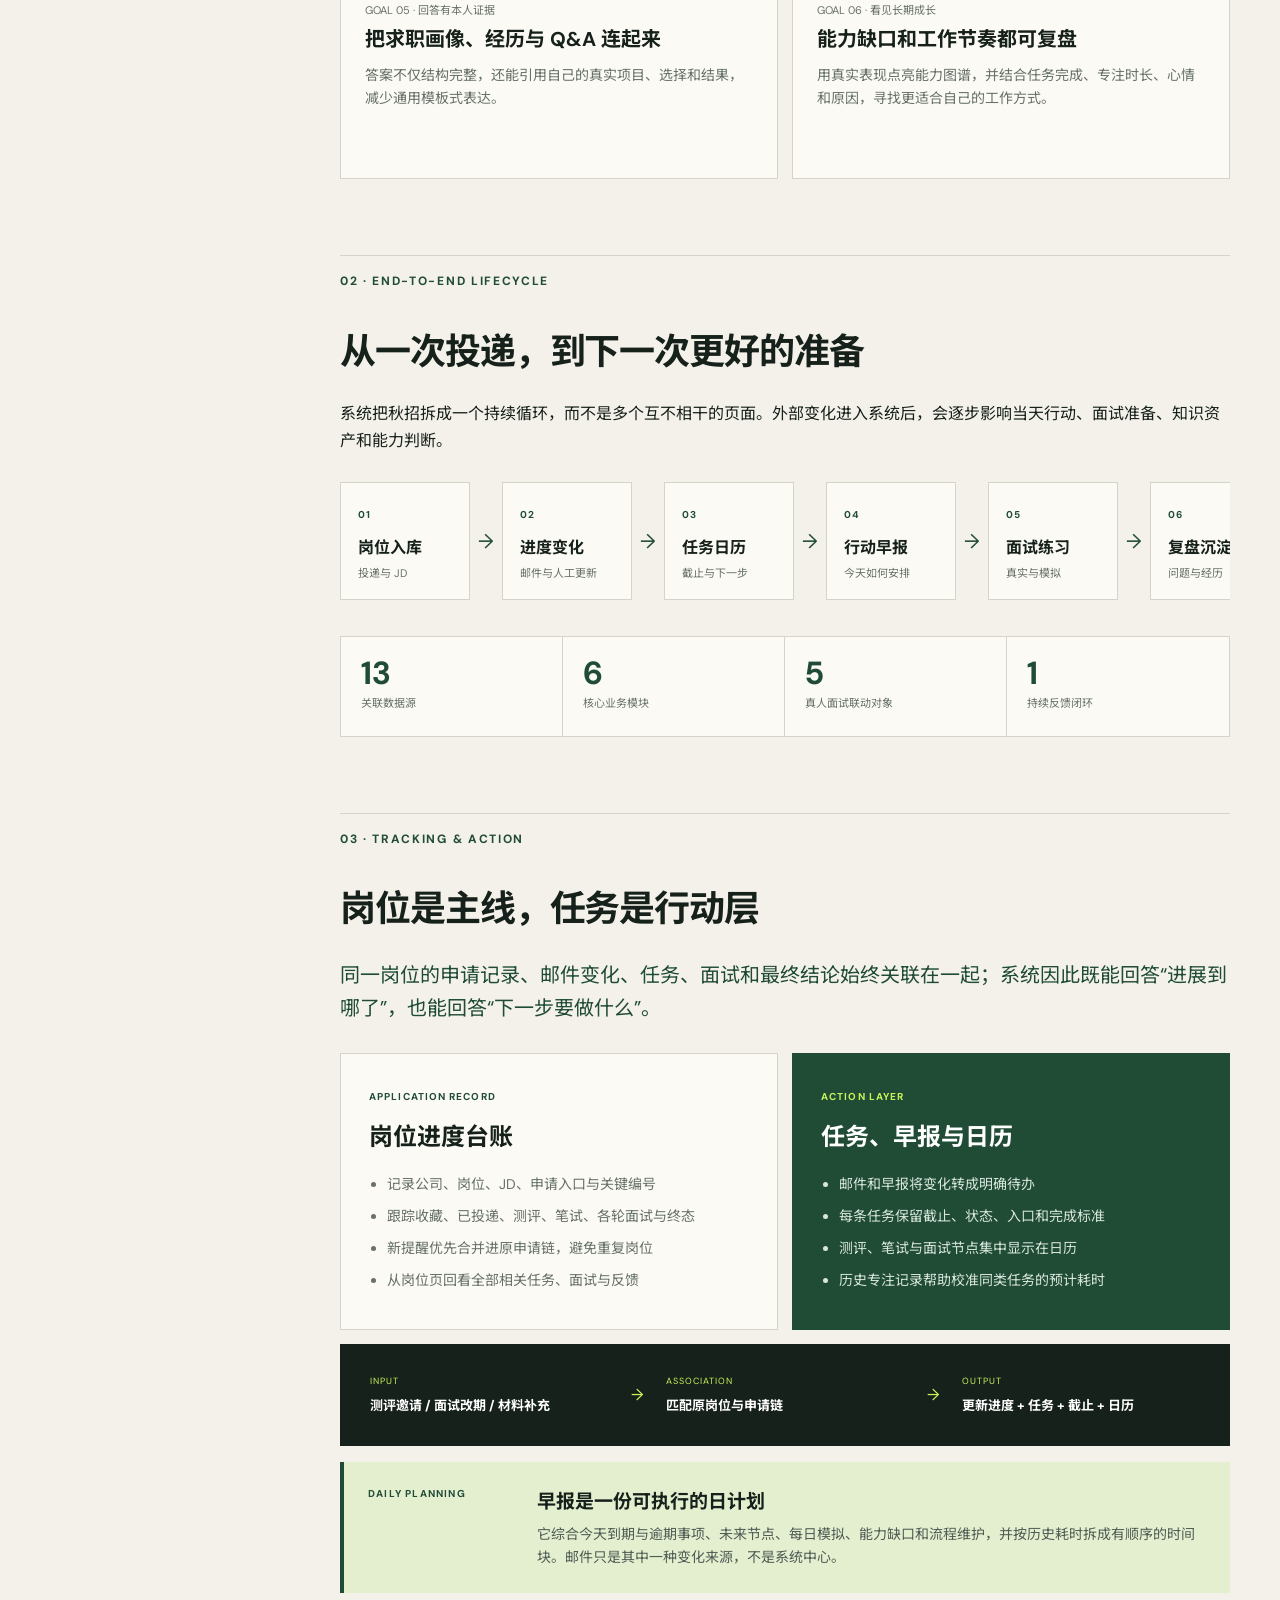
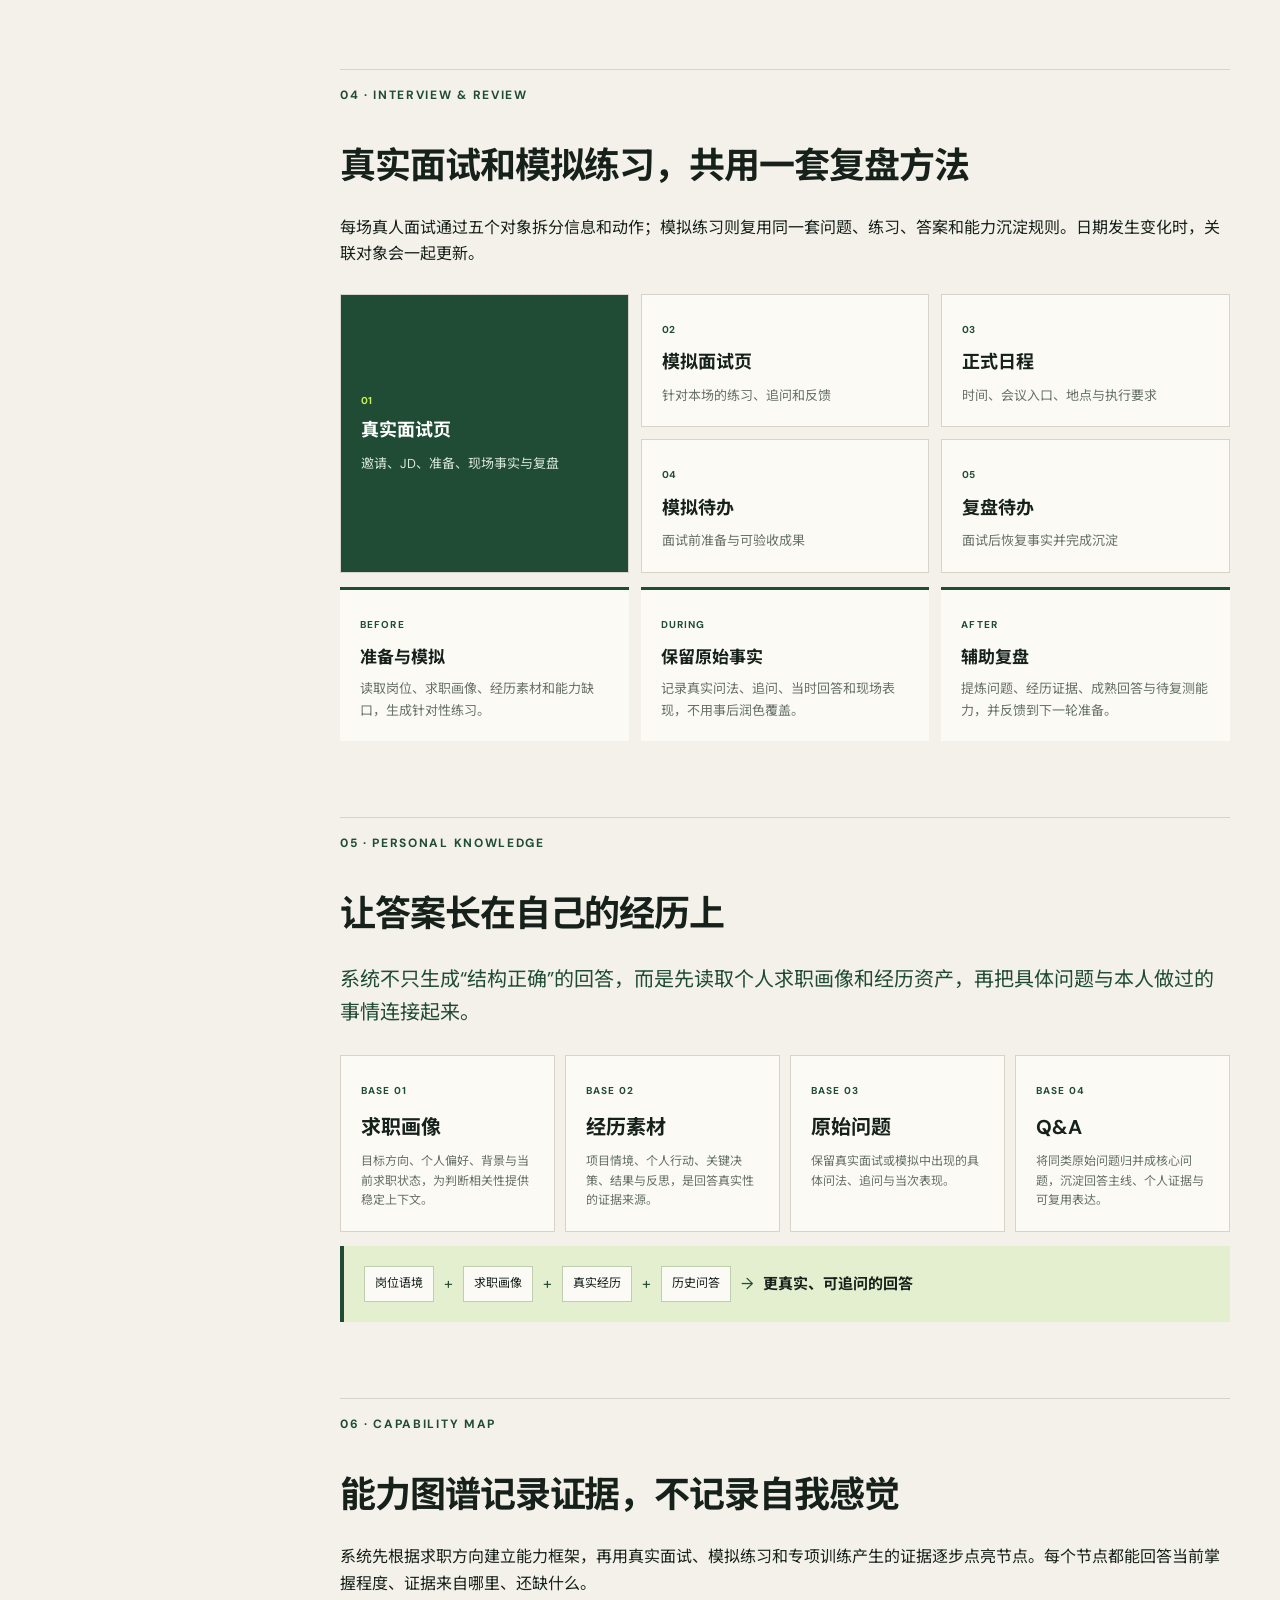
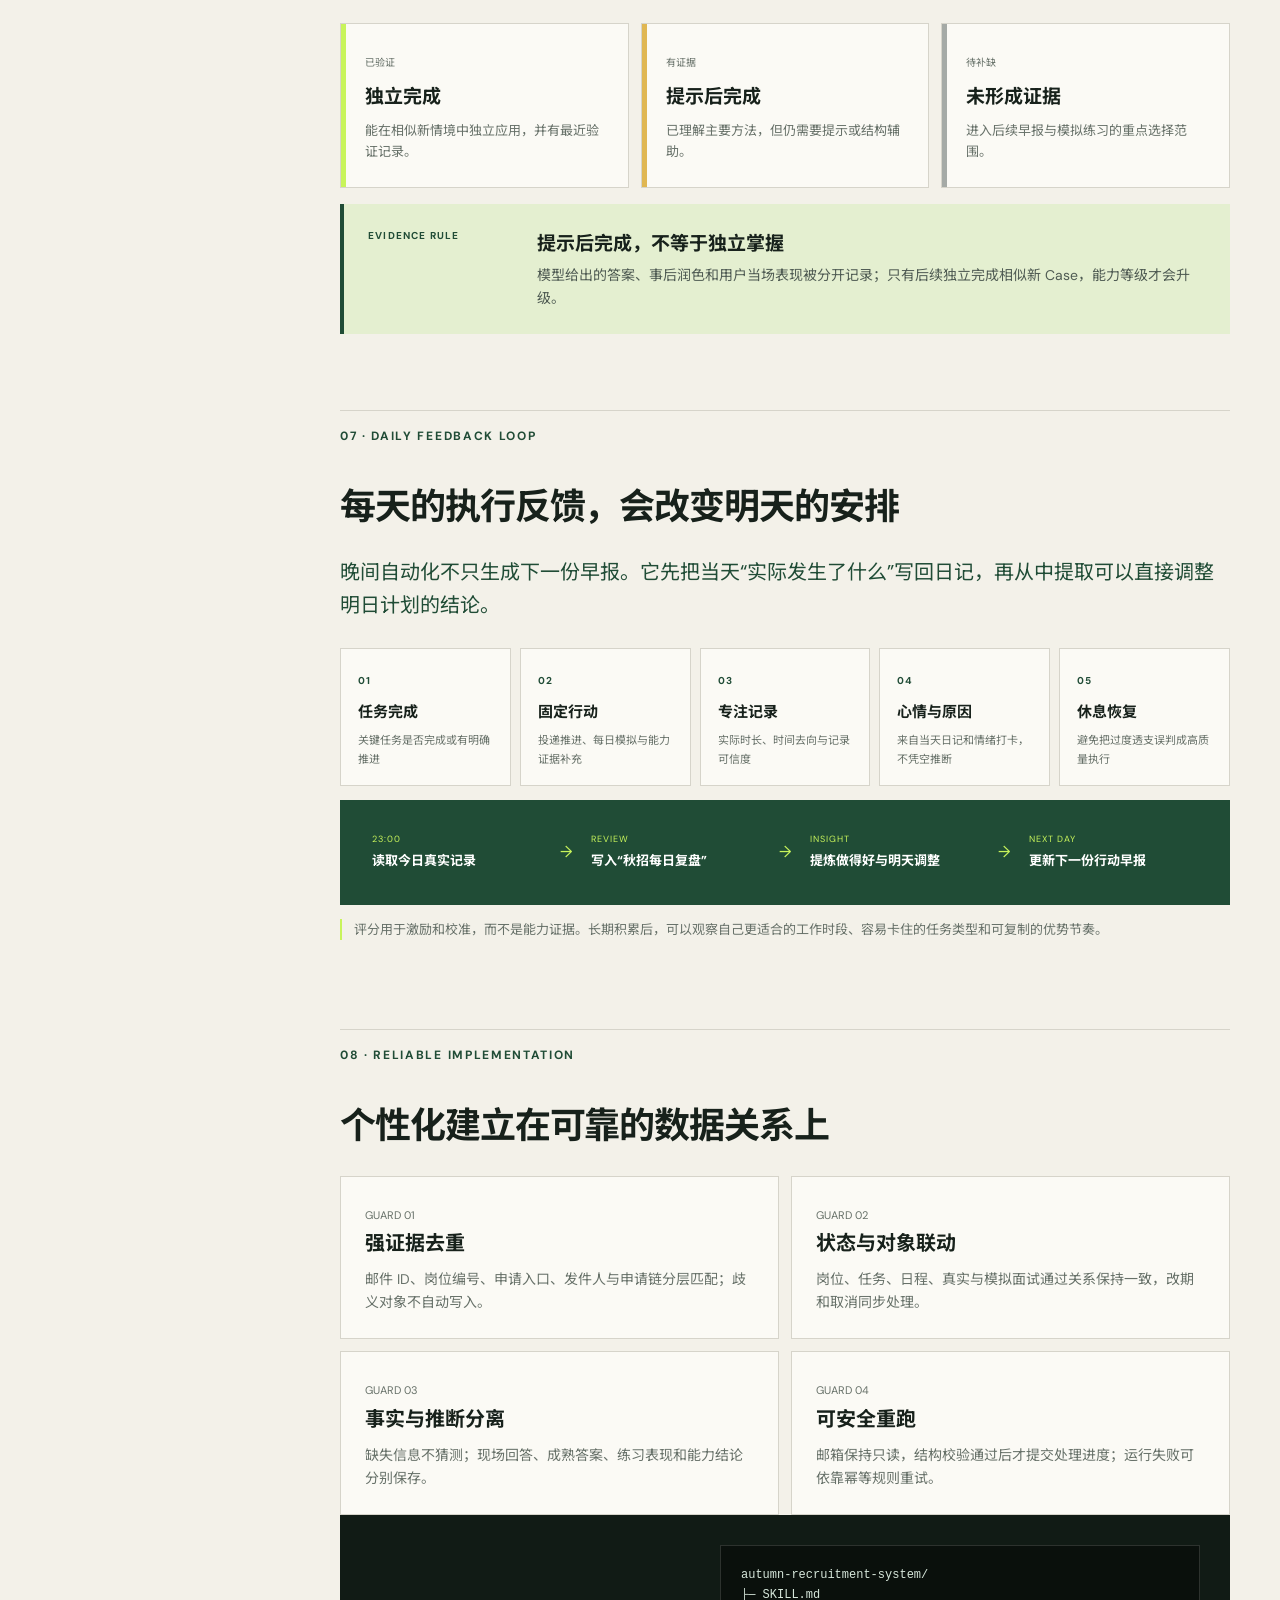
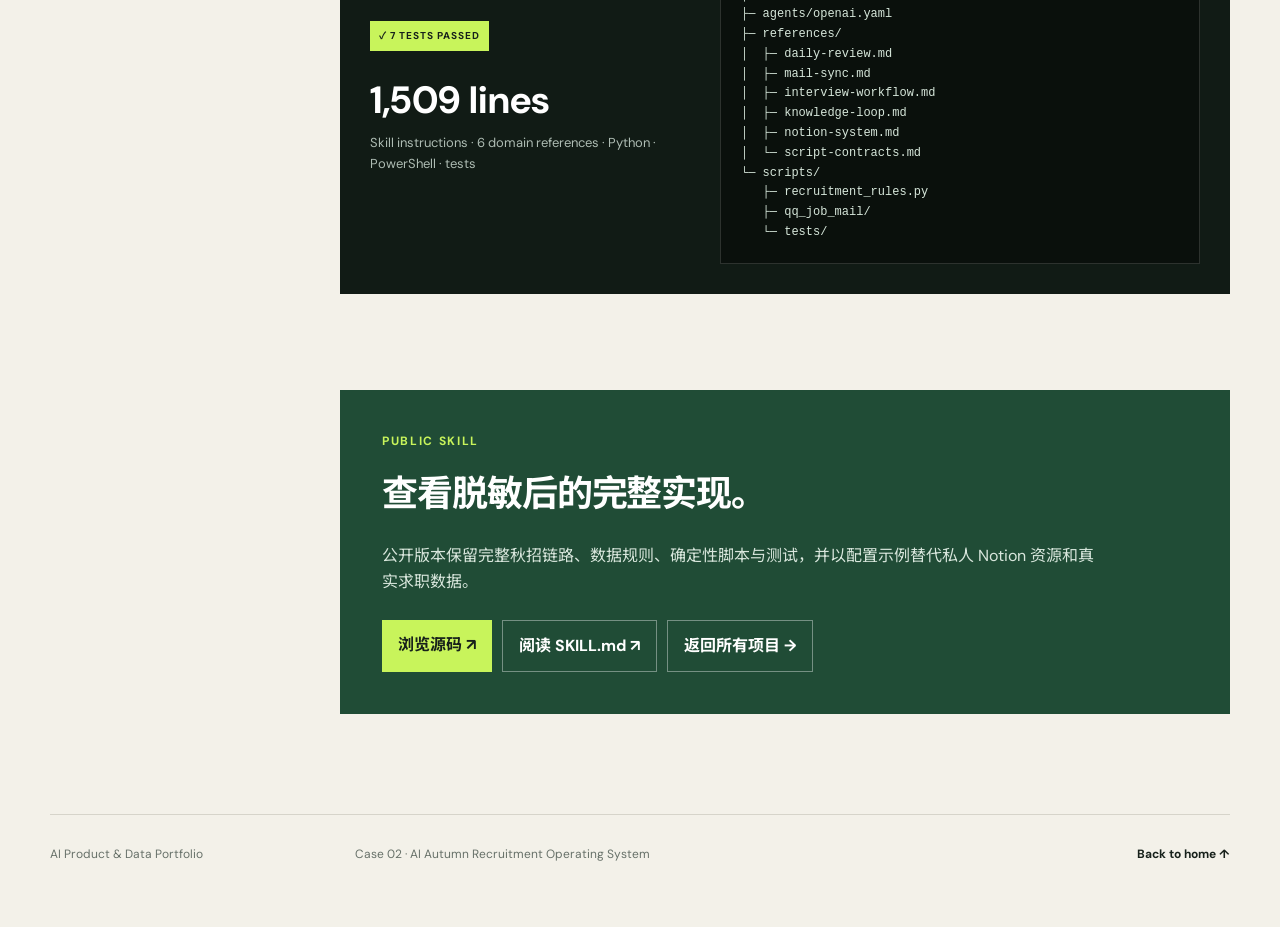
==== commit 08131084: "Expand autumn recruitment case to full lifecycle" ====
--- a/projects/autumn-recruitment-system.html
+++ b/projects/autumn-recruitment-system.html
@@ -3,7 +3,7 @@
 <head>
   <meta charset="utf-8">
   <meta name="viewport" content="width=device-width, initial-scale=1">
-  <meta name="description" content="AI 秋招作战系统：从求职邮件到面试能力闭环的 Codex Skill 案例">
+  <meta name="description" content="AI 秋招作战系统：覆盖岗位跟踪、任务与日历、面试复盘、个人知识沉淀和能力成长的 Codex Skill 案例">
   <title>AI 秋招作战系统 · Case Study</title>
   <link rel="stylesheet" href="/styles.css">
 </head>
@@ -12,156 +12,79 @@
     <a class="brand" href="/">PORTFOLIO <span>/ CASE 02</span></a>
     <nav><a href="/">首页</a><a class="nav-cta" href="https://github.com/miaohanxi8-lgtm/miaohanxi8-lgtm.github.io/tree/main/skills/autumn-recruitment-system">查看源码 ↗</a></nav>
   </header>
-
   <main>
     <section class="case-hero shell">
       <a class="back-link" href="/">← 返回作品集</a>
-      <div class="eyebrow" style="margin-top:45px"><span></span> CASE STUDY · PERSONAL AI SYSTEM</div>
-      <h1>AI 秋招作战系统<br><em>从求职邮件到能力闭环</em></h1>
+      <div class="eyebrow" style="margin-top:45px"><span></span> CASE STUDY · PERSONAL AI OPERATING SYSTEM</div>
+      <h1>AI 秋招作战系统<br><em>让每次行动都进入同一条成长链</em></h1>
       <div class="case-summary">
-        <p>把散落在 QQ 邮件、Notion 页面、面试日程和复盘记录里的求职信息，组织成一套可去重、可联动、可校验，并持续积累能力证据的 Codex Skill。</p>
-        <div class="meta-list">
-          <div><small>角色</small><strong>独立设计与实现</strong></div>
-          <div><small>形态</small><strong>Codex Skill</strong></div>
-          <div><small>技术</small><strong>Python · Notion</strong></div>
-          <div><small>验证</small><strong>6 / 6 tests</strong></div>
-        </div>
+        <p>这不是一个邮件摘要工具，而是一套覆盖完整秋招链路的个人求职操作系统：记录岗位与进度，把变化转成任务和日历，把真实与模拟面试转成经历、Q&A 与能力证据，再通过每日复盘持续校准下一天的安排。</p>
+        <div class="meta-list"><div><small>角色</small><strong>独立设计与实现</strong></div><div><small>形态</small><strong>Codex Skill</strong></div><div><small>技术</small><strong>Python · Notion</strong></div><div><small>验证</small><strong>7 / 7 tests</strong></div></div>
       </div>
-      <div class="case-actions">
-        <a class="button primary" href="https://github.com/miaohanxi8-lgtm/miaohanxi8-lgtm.github.io/tree/main/skills/autumn-recruitment-system">浏览公开源码 <span>↗</span></a>
-        <a class="button secondary" href="https://github.com/miaohanxi8-lgtm/miaohanxi8-lgtm.github.io/blob/main/skills/autumn-recruitment-system/SKILL.md">阅读 SKILL.md ↗</a>
-      </div>
+      <div class="case-actions"><a class="button primary" href="https://github.com/miaohanxi8-lgtm/miaohanxi8-lgtm.github.io/tree/main/skills/autumn-recruitment-system">浏览公开源码 <span>↗</span></a><a class="button secondary" href="https://github.com/miaohanxi8-lgtm/miaohanxi8-lgtm.github.io/blob/main/skills/autumn-recruitment-system/SKILL.md">阅读 SKILL.md ↗</a></div>
     </section>
-
-    <div class="disclosure shell"><strong>系统概览</strong>邮件自动化负责捕捉新增求职事实，Notion 承载岗位、任务、面试与知识资产，Codex Skill 负责语义判断与跨对象联动，确定性脚本负责标准化、精确匹配、结构校验和耗时估算。</div>
-
+    <div class="disclosure shell"><strong>系统定位</strong>Notion 承载岗位、任务、面试与个人知识资产；Codex Skill 读取这些个性化信息，负责判断、关联与反馈；确定性脚本负责邮件标准化、严格去重、结构校验和历史耗时估算。</div>
     <div class="case-layout shell">
-      <aside class="case-toc">
-        <b>CASE CONTENT</b>
-        <a href="#context">01 · 问题与目标</a>
-        <a href="#architecture">02 · 系统架构</a>
-        <a href="#mail">03 · 邮件与早报</a>
-        <a href="#interview">04 · 面试五对象</a>
-        <a href="#knowledge">05 · 知识与能力闭环</a>
-        <a href="#reliability">06 · 可靠性设计</a>
-        <a href="#evidence">07 · 工程证据</a>
-      </aside>
-
+      <aside class="case-toc"><b>CASE CONTENT</b><a href="#context">01 · 问题与目标</a><a href="#lifecycle">02 · 完整秋招链路</a><a href="#tracking">03 · 岗位与行动管理</a><a href="#interview">04 · 面试准备与复盘</a><a href="#knowledge">05 · 个人知识沉淀</a><a href="#capability">06 · 能力图谱</a><a href="#daily-review">07 · 每日反馈闭环</a><a href="#evidence">08 · 可靠实现</a></aside>
       <article class="case-content">
         <section id="context">
-          <p class="kicker">01 · CONTEXT</p>
-          <h2>问题与目标</h2>
-          <p class="lead">求职信息不是缺少记录，而是缺少一条能从“收到变化”走到“完成行动与复盘”的可靠链路。</p>
-          <div class="problem-grid">
-            <div class="info-card"><span>PROBLEM 01</span><h3>邮件变化难以落地</h3><p>邀请、测评、笔试、改期和拒信分散在邮件里，阅读之后仍要手工判断岗位、状态、截止与待办。</p></div>
-            <div class="info-card"><span>PROBLEM 02</span><h3>同一事实反复出现</h3><p>提醒邮件、线程回复和不同发件地址容易造成岗位、任务或面试重复创建。</p></div>
-            <div class="info-card"><span>PROBLEM 03</span><h3>面试准备彼此割裂</h3><p>真实面试、模拟练习、日程、复盘和问题沉淀缺少稳定的对象关系。</p></div>
-            <div class="info-card"><span>PROBLEM 04</span><h3>复盘没有变成能力</h3><p>如果原始问题、成熟答案、练习表现和能力证据混在一起，系统无法判断真正掌握了什么。</p></div>
+          <p class="kicker">01 · CONTEXT</p><h2>问题与目标</h2>
+          <p class="lead">秋招真正困难的不是信息少，而是岗位、截止、准备过程和个人能力散落在不同地方，无法形成连续、可追踪的行动依据。</p>
+          <div class="goal-grid">
+            <div class="info-card"><span>GOAL 01 · 看清进度</span><h3>每个岗位都有完整申请链</h3><p>记录投递过哪些岗位、目前处于什么阶段，并把邮件、任务、面试和结论关联回同一个岗位。</p></div>
+            <div class="info-card"><span>GOAL 02 · 知道现在做什么</span><h3>变化自动落成任务与日历</h3><p>早报和求职邮件形成带截止、进度与执行入口的待办；测评、笔试和面试时间集中进入日历。</p></div>
+            <div class="info-card"><span>GOAL 03 · 安排有依据</span><h3>让历史执行帮助规划今天</h3><p>当安排没有头绪时，结合当前节点、截止优先级和同类任务历史耗时，生成可执行的时间块计划。</p></div>
+            <div class="info-card"><span>GOAL 04 · 准备不断档</span><h3>真实与模拟面试进入同一闭环</h3><p>准备、模拟、正式面试和复盘互相关联，让一次经历转化为下一次练习的输入。</p></div>
+            <div class="info-card"><span>GOAL 05 · 回答有本人证据</span><h3>把求职画像、经历与 Q&A 连起来</h3><p>答案不仅结构完整，还能引用自己的真实项目、选择和结果，减少通用模板式表达。</p></div>
+            <div class="info-card"><span>GOAL 06 · 看见长期成长</span><h3>能力缺口和工作节奏都可复盘</h3><p>用真实表现点亮能力图谱，并结合任务完成、专注时长、心情和原因，寻找更适合自己的工作方式。</p></div>
           </div>
         </section>
-
-        <section id="architecture">
-          <p class="kicker">02 · ARCHITECTURE</p>
-          <h2>混合智能架构</h2>
-          <p>系统把语义判断留给 Agent，把容易重复出错的机械步骤交给确定性脚本；Notion 不是展示层，而是全部行动与证据的长期状态库。</p>
-          <div class="skill-architecture">
-            <div class="skill-layer">
-              <span>INPUT</span>
-              <div class="skill-layer-nodes"><b>QQ 求职邮件</b><b>Notion 当前状态</b><b>用户练习与复盘</b></div>
-            </div>
-            <div class="skill-layer core-layer">
-              <span>ORCHESTRATION</span>
-              <div class="skill-layer-nodes"><b>场景路由</b><b>语义判断</b><b>跨对象联动</b></div>
-            </div>
-            <div class="skill-layer">
-              <span>DETERMINISTIC ENGINE</span>
-              <div class="skill-layer-nodes"><b>字段标准化</b><b>严格证据匹配</b><b>计划校验 · 耗时估算</b></div>
-            </div>
-            <div class="skill-layer output-layer">
-              <span>NOTION SYSTEM OF RECORD</span>
-              <div class="skill-layer-nodes"><b>岗位与任务</b><b>面试与早报</b><b>Q&A · 能力图谱</b></div>
-            </div>
-          </div>
-          <div class="skill-metrics">
-            <div><strong>11</strong><span>Notion 数据源</span></div>
-            <div><strong>5</strong><span>每场真人面试联动对象</span></div>
-            <div><strong>4</strong><span>每日早报固定区块</span></div>
-            <div><strong>1</strong><span>每天唯一模拟面试行动</span></div>
-          </div>
+        <section id="lifecycle">
+          <p class="kicker">02 · END-TO-END LIFECYCLE</p><h2>从一次投递，到下一次更好的准备</h2>
+          <p>系统把秋招拆成一个持续循环，而不是多个互不相干的页面。外部变化进入系统后，会逐步影响当天行动、面试准备、知识资产和能力判断。</p>
+          <div class="lifecycle-map"><div><span>01</span><b>岗位入库</b><p>投递与 JD</p></div><i>→</i><div><span>02</span><b>进度变化</b><p>邮件与人工更新</p></div><i>→</i><div><span>03</span><b>任务日历</b><p>截止与下一步</p></div><i>→</i><div><span>04</span><b>行动早报</b><p>今天如何安排</p></div><i>→</i><div><span>05</span><b>面试练习</b><p>真实与模拟</p></div><i>→</i><div><span>06</span><b>复盘沉淀</b><p>问题与经历</p></div><i>→</i><div><span>07</span><b>能力更新</b><p>证据与缺口</p></div><i>↺</i><div><span>08</span><b>每日反馈</b><p>校准明日计划</p></div></div>
+          <div class="skill-metrics"><div><strong>13</strong><span>关联数据源</span></div><div><strong>6</strong><span>核心业务模块</span></div><div><strong>5</strong><span>真人面试联动对象</span></div><div><strong>1</strong><span>持续反馈闭环</span></div></div>
         </section>
-
-        <section id="mail">
-          <p class="kicker">03 · MAIL TO ACTION</p>
-          <h2>邮件不是摘要，而是行动入口</h2>
-          <p class="lead">只有岗位、面试、任务和早报全部成功，系统才提交邮件 UID；中途失败可以安全重跑。</p>
-          <ol class="pipeline-steps">
-            <li><span>01</span><b>只读抓取</b><p>通过 QQ IMAP 读取最近邮件，不发信、不删信、不改变已读状态。</p></li>
-            <li><span>02</span><b>标准化</b><p>提取主题、发件人、域名、编号、申请入口、时间与附件元数据。</p></li>
-            <li><span>03</span><b>精确匹配</b><p>按最强证据层判断唯一命中、歧义或新对象，发件人不能单独证明归属。</p></li>
-            <li><span>04</span><b>状态联动</b><p>更新岗位阶段，创建或复用测评、笔试、面试与材料待办。</p></li>
-            <li><span>05</span><b>生成早报</b><p>整合今日行动、最新变化、未来 7 天和待确认项，避免重复表达。</p></li>
-            <li><span>06</span><b>校验提交</b><p>结构校验通过后提交 max_uid；失败则保留 UID，依靠幂等规则重试。</p></li>
-          </ol>
+        <section id="tracking">
+          <p class="kicker">03 · TRACKING & ACTION</p><h2>岗位是主线，任务是行动层</h2>
+          <p class="lead">同一岗位的申请记录、邮件变化、任务、面试和最终结论始终关联在一起；系统因此既能回答“进展到哪了”，也能回答“下一步要做什么”。</p>
+          <div class="two-track"><div class="track-panel"><span>APPLICATION RECORD</span><h3>岗位进度台账</h3><ul><li>记录公司、岗位、JD、申请入口与关键编号</li><li>跟踪收藏、已投递、测评、笔试、各轮面试与终态</li><li>新提醒优先合并进原申请链，避免重复岗位</li><li>从岗位页回看全部相关任务、面试与反馈</li></ul></div><div class="track-panel accent-panel"><span>ACTION LAYER</span><h3>任务、早报与日历</h3><ul><li>邮件和早报将变化转成明确待办</li><li>每条任务保留截止、状态、入口和完成标准</li><li>测评、笔试与面试节点集中显示在日历</li><li>历史专注记录帮助校准同类任务的预计耗时</li></ul></div></div>
+          <div class="action-example"><div><small>INPUT</small><b>测评邀请 / 面试改期 / 材料补充</b></div><i>→</i><div><small>ASSOCIATION</small><b>匹配原岗位与申请链</b></div><i>→</i><div><small>OUTPUT</small><b>更新进度 + 任务 + 截止 + 日历</b></div></div>
+          <div class="prototype-note"><span>DAILY PLANNING</span><div><strong>早报是一份可执行的日计划</strong><p>它综合今天到期与逾期事项、未来节点、每日模拟、能力缺口和流程维护，并按历史耗时拆成有顺序的时间块。邮件只是其中一种变化来源，不是系统中心。</p></div></div>
         </section>
-
         <section id="interview">
-          <p class="kicker">04 · INTERVIEW MODEL</p>
-          <h2>一场真人面试，联动五个对象</h2>
-          <p>系统没有把所有信息塞进一张页面，而是让每个对象只承担一种职责，并通过关系保持日期与状态同步。</p>
-          <div class="object-model">
-            <div class="object-card primary-object"><span>01</span><b>真实面试页</b><p>邀请、JD、准备、现场事实与复盘</p></div>
-            <div class="object-card"><span>02</span><b>模拟面试页</b><p>问题、追问、初答与模拟结论</p></div>
-            <div class="object-card"><span>03</span><b>正式日程</b><p>时间、会议入口、地点与执行要求</p></div>
-            <div class="object-card"><span>04</span><b>模拟待办</b><p>针对性准备、能力重点与完成标准</p></div>
-            <div class="object-card"><span>05</span><b>复盘待办</b><p>恢复事实并沉淀问题、答案与能力证据</p></div>
-          </div>
-          <div class="prototype-note"><span>CHANGE PROPAGATION</span><div><strong>改期与取消不是改一个日期</strong><p>改期会同步两个面试页面和三条任务；取消会统一终止五个对象。提醒邮件只补充会议入口、地点或材料要求，不重复创建。</p></div></div>
+          <p class="kicker">04 · INTERVIEW & REVIEW</p><h2>真实面试和模拟练习，共用一套复盘方法</h2>
+          <p>每场真人面试通过五个对象拆分信息和动作；模拟练习则复用同一套问题、练习、答案和能力沉淀规则。日期发生变化时，关联对象会一起更新。</p>
+          <div class="object-model"><div class="object-card primary-object"><span>01</span><b>真实面试页</b><p>邀请、JD、准备、现场事实与复盘</p></div><div class="object-card"><span>02</span><b>模拟面试页</b><p>针对本场的练习、追问和反馈</p></div><div class="object-card"><span>03</span><b>正式日程</b><p>时间、会议入口、地点与执行要求</p></div><div class="object-card"><span>04</span><b>模拟待办</b><p>面试前准备与可验收成果</p></div><div class="object-card"><span>05</span><b>复盘待办</b><p>面试后恢复事实并完成沉淀</p></div></div>
+          <div class="review-flow"><div><span>BEFORE</span><b>准备与模拟</b><p>读取岗位、求职画像、经历素材和能力缺口，生成针对性练习。</p></div><div><span>DURING</span><b>保留原始事实</b><p>记录真实问法、追问、当时回答和现场表现，不用事后润色覆盖。</p></div><div><span>AFTER</span><b>辅助复盘</b><p>提炼问题、经历证据、成熟回答与待复测能力，并反馈到下一轮准备。</p></div></div>
         </section>
-
         <section id="knowledge">
-          <p class="kicker">05 · KNOWLEDGE LOOP</p>
-          <h2>把复盘变成可验证的能力证据</h2>
-          <p class="lead">系统区分现场事实、成熟答案、训练过程和能力结论，避免“模型讲过”被误记为“用户掌握”。</p>
-          <div class="knowledge-loop">
-            <div><span>01</span><b>原始问题</b><p>实际出现的具体问法、追问与当次表现</p></div>
-            <i>→</i>
-            <div><span>02</span><b>Q&A</b><p>共性核心问题、回答主线与个人证据</p></div>
-            <i>→</i>
-            <div><span>03</span><b>能力练习</b><p>初答、提示、修正回答与待复测项</p></div>
-            <i>→</i>
-            <div><span>04</span><b>能力图谱</b><p>理解与独立应用程度，以及最近验证日期</p></div>
-          </div>
-          <div class="decision-grid">
-            <div class="info-card"><span>EVIDENCE 01</span><h3>提示后完成 ≠ 独立掌握</h3><p>只有独立完成相似新 Case，能力才升级为“独立完成”。</p></div>
-            <div class="info-card"><span>EVIDENCE 02</span><h3>润色答案 ≠ 现场表现</h3><p>复盘保留当时回答，不能用事后优化内容倒推当场能力。</p></div>
-          </div>
+          <p class="kicker">05 · PERSONAL KNOWLEDGE</p><h2>让答案长在自己的经历上</h2>
+          <p class="lead">系统不只生成“结构正确”的回答，而是先读取个人求职画像和经历资产，再把具体问题与本人做过的事情连接起来。</p>
+          <div class="knowledge-assets"><div><span>BASE 01</span><h3>求职画像</h3><p>目标方向、个人偏好、背景与当前求职状态，为判断相关性提供稳定上下文。</p></div><div><span>BASE 02</span><h3>经历素材</h3><p>项目情境、个人行动、关键决策、结果与反思，是回答真实性的证据来源。</p></div><div><span>BASE 03</span><h3>原始问题</h3><p>保留真实面试或模拟中出现的具体问法、追问与当次表现。</p></div><div><span>BASE 04</span><h3>Q&A</h3><p>将同类原始问题归并成核心问题，沉淀回答主线、个人证据与可复用表达。</p></div></div>
+          <div class="answer-chain"><span>岗位语境</span><i>+</i><span>求职画像</span><i>+</i><span>真实经历</span><i>+</i><span>历史问答</span><i>→</i><strong>更真实、可追问的回答</strong></div>
         </section>
-
-        <section id="reliability">
-          <p class="kicker">06 · RELIABILITY</p>
-          <h2>让自动化可以安全重跑</h2>
-          <div class="engineering-grid">
-            <div class="info-card"><span>GUARD 01</span><h3>邮箱永远只读</h3><p>不发信、不移动、不删除、不标记已读；授权码只保存在环境变量或当前用户加密存储中。</p></div>
-            <div class="info-card"><span>GUARD 02</span><h3>强证据去重</h3><p>邮件 ID、UID、岗位编号、申请入口与发件域名分层匹配；歧义对象不自动写入。</p></div>
-            <div class="info-card"><span>GUARD 03</span><h3>原子运行数据</h3><p>固定 JSON 文件每轮覆盖，附件内容不落盘，避免本地运行目录无限增长。</p></div>
-            <div class="info-card"><span>GUARD 04</span><h3>提交前结构校验</h3><p>每日模拟数量、面试五对象、早报四段、终态证据与 UID 提交条件统一检查。</p></div>
-          </div>
+        <section id="capability">
+          <p class="kicker">06 · CAPABILITY MAP</p><h2>能力图谱记录证据，不记录自我感觉</h2>
+          <p>系统先根据求职方向建立能力框架，再用真实面试、模拟练习和专项训练产生的证据逐步点亮节点。每个节点都能回答当前掌握程度、证据来自哪里、还缺什么。</p>
+          <div class="capability-board"><div class="capability-node mastered"><span>已验证</span><b>独立完成</b><p>能在相似新情境中独立应用，并有最近验证记录。</p></div><div class="capability-node progressing"><span>有证据</span><b>提示后完成</b><p>已理解主要方法，但仍需要提示或结构辅助。</p></div><div class="capability-node gap"><span>待补缺</span><b>未形成证据</b><p>进入后续早报与模拟练习的重点选择范围。</p></div></div>
+          <div class="prototype-note"><span>EVIDENCE RULE</span><div><strong>提示后完成，不等于独立掌握</strong><p>模型给出的答案、事后润色和用户当场表现被分开记录；只有后续独立完成相似新 Case，能力等级才会升级。</p></div></div>
         </section>
-
+        <section id="daily-review">
+          <p class="kicker">07 · DAILY FEEDBACK LOOP</p><h2>每天的执行反馈，会改变明天的安排</h2>
+          <p class="lead">晚间自动化不只生成下一份早报。它先把当天“实际发生了什么”写回日记，再从中提取可以直接调整明日计划的结论。</p>
+          <div class="daily-inputs"><div><span>01</span><b>任务完成</b><p>关键任务是否完成或有明确推进</p></div><div><span>02</span><b>固定行动</b><p>投递推进、每日模拟与能力证据补充</p></div><div><span>03</span><b>专注记录</b><p>实际时长、时间去向与记录可信度</p></div><div><span>04</span><b>心情与原因</b><p>来自当天日记和情绪打卡，不凭空推断</p></div><div><span>05</span><b>休息恢复</b><p>避免把过度透支误判成高质量执行</p></div></div>
+          <div class="feedback-loop"><div><small>23:00</small><b>读取今日真实记录</b></div><i>→</i><div><small>REVIEW</small><b>写入“秋招每日复盘”</b></div><i>→</i><div><small>INSIGHT</small><b>提炼做得好与明天调整</b></div><i>→</i><div><small>NEXT DAY</small><b>更新下一份行动早报</b></div></div>
+          <p class="micro-note">评分用于激励和校准，而不是能力证据。长期积累后，可以观察自己更适合的工作时段、容易卡住的任务类型和可复制的优势节奏。</p>
+        </section>
         <section id="evidence">
-          <p class="kicker">07 · ENGINEERING EVIDENCE</p>
-          <h2>公开的不只是说明文档</h2>
-          <p>脱敏公开包保留完整 Skill 路由、五份领域规则、QQ 邮件脚本、确定性规则引擎、Windows 凭据配置入口与自动化测试；私人 Notion ID、真实邮件和求职数据不进入仓库。</p>
-          <div class="code-proof">
-            <div>
-              <span class="pass-badge">✓ 6 TESTS PASSED</span>
-              <strong>1,425 lines</strong>
-              <p>Skill instructions · domain references · Python · PowerShell · tests</p>
-            </div>
-            <pre class="file-tree">autumn-recruitment-system/
+          <p class="kicker">08 · RELIABLE IMPLEMENTATION</p><h2>个性化建立在可靠的数据关系上</h2>
+          <div class="engineering-grid"><div class="info-card"><span>GUARD 01</span><h3>强证据去重</h3><p>邮件 ID、岗位编号、申请入口、发件人与申请链分层匹配；歧义对象不自动写入。</p></div><div class="info-card"><span>GUARD 02</span><h3>状态与对象联动</h3><p>岗位、任务、日程、真实与模拟面试通过关系保持一致，改期和取消同步处理。</p></div><div class="info-card"><span>GUARD 03</span><h3>事实与推断分离</h3><p>缺失信息不猜测；现场回答、成熟答案、练习表现和能力结论分别保存。</p></div><div class="info-card"><span>GUARD 04</span><h3>可安全重跑</h3><p>邮箱保持只读，结构校验通过后才提交处理进度；运行失败可依靠幂等规则重试。</p></div></div>
+          <div class="code-proof"><div><span class="pass-badge">✓ 7 TESTS PASSED</span><strong>1,509 lines</strong><p>Skill instructions · 6 domain references · Python · PowerShell · tests</p></div><pre class="file-tree">autumn-recruitment-system/
 ├─ SKILL.md
 ├─ agents/openai.yaml
 ├─ references/
+│  ├─ daily-review.md
 │  ├─ mail-sync.md
 │  ├─ interview-workflow.md
 │  ├─ knowledge-loop.md
@@ -170,23 +93,14 @@
 └─ scripts/
    ├─ recruitment_rules.py
    ├─ qq_job_mail/
-   └─ tests/</pre>
-          </div>
+   └─ tests/</pre></div>
         </section>
-
-        <div class="case-cta">
-          <p class="kicker" style="color:#c8f45b">PUBLIC SKILL</p>
-          <h2>查看脱敏后的完整实现。</h2>
-          <p>公开版本保留系统规则、确定性脚本和测试，并使用配置示例替代私人 Notion 资源定位符。</p>
-          <div class="case-cta-actions">
-            <a href="https://github.com/miaohanxi8-lgtm/miaohanxi8-lgtm.github.io/tree/main/skills/autumn-recruitment-system">浏览源码 ↗</a>
-            <a class="secondary" href="https://github.com/miaohanxi8-lgtm/miaohanxi8-lgtm.github.io/blob/main/skills/autumn-recruitment-system/SKILL.md">阅读 SKILL.md ↗</a>
-            <a class="secondary" href="/">返回所有项目 →</a>
-          </div>
-        </div>
+        <div class="case-cta"><p class="kicker" style="color:#c8f45b">PUBLIC SKILL</p><h2>查看脱敏后的完整实现。</h2><p>公开版本保留完整秋招链路、数据规则、确定性脚本与测试，并以配置示例替代私人 Notion 资源和真实求职数据。</p><div class="case-cta-actions"><a href="https://github.com/miaohanxi8-lgtm/miaohanxi8-lgtm.github.io/tree/main/skills/autumn-recruitment-system">浏览源码 ↗</a><a class="secondary" href="https://github.com/miaohanxi8-lgtm/miaohanxi8-lgtm.github.io/blob/main/skills/autumn-recruitment-system/SKILL.md">阅读 SKILL.md ↗</a><a class="secondary" href="/">返回所有项目 →</a></div></div>
       </article>
     </div>
   </main>
   <footer class="site-footer shell"><p>AI Product & Data Portfolio</p><p>Case 02 · AI Autumn Recruitment Operating System</p><a href="/">Back to home ↑</a></footer>
 </body>
 </html>
+
+
--- a/styles.css
+++ b/styles.css
@@ -57,6 +57,53 @@
   .shell{width:min(100% - 28px,1180px)}.site-header{height:66px;padding:0 14px}.brand span{display:none}.nav-cta{padding:8px 12px}.hero{padding-top:56px}h1{font-size:43px}.hero-copy{font-size:16px}.hero-actions{display:grid;margin-bottom:52px}.capability-strip{grid-template-columns:1fr}.capability-strip>div{border-right:0;border-bottom:1px solid var(--line)!important}.project-grid{grid-template-columns:1fr}.featured-card{padding:20px}.project-copy h3{font-size:28px}.preview-grid{grid-template-columns:82px 1fr}.principles>div{grid-template-columns:35px 1fr}.principles p{grid-column:2}.case-summary>p{font-size:17px}.meta-list{margin-top:28px}.case-actions{display:grid}.case-actions .button{text-align:center}.case-cta-actions{display:grid}.case-cta-actions a{text-align:center}.architecture{padding:20px}.case-content h2{font-size:30px}.prototype-note{grid-template-columns:1fr;gap:8px}.screen-card figcaption{padding:16px}
 }
 
+/* Full-lifecycle autumn recruitment case */
+.case-content{min-width:0}
+.goal-grid{display:grid;grid-template-columns:repeat(2,1fr);gap:14px}
+.goal-grid .info-card{min-height:208px}
+.lifecycle-map{display:grid;grid-template-columns:repeat(15,auto);align-items:stretch;margin:28px 0;overflow-x:auto;padding-bottom:8px}
+.lifecycle-map>div{min-width:130px;background:var(--card);border:1px solid var(--line);padding:17px}
+.lifecycle-map>i{display:grid;place-items:center;padding:0 8px;color:var(--green);font-style:normal;font-size:20px}
+.lifecycle-map span,.track-panel>span,.review-flow span,.knowledge-assets span,.daily-inputs span{font-size:10px;letter-spacing:.11em;color:var(--green);font-weight:700}
+.lifecycle-map b{display:block;margin:8px 0 3px}.lifecycle-map p{margin:0;font-size:11px;color:var(--muted)}
+.two-track{display:grid;grid-template-columns:1fr 1fr;gap:14px;margin-top:28px}
+.track-panel{border:1px solid var(--line);background:var(--card);padding:28px}
+.track-panel h3{font-size:24px;margin:9px 0 16px}.track-panel ul{padding-left:18px;margin:0}.track-panel li{margin:9px 0;color:var(--muted);font-size:14px}
+.track-panel.accent-panel{background:var(--green);color:white;border-color:var(--green)}
+.accent-panel>span{color:var(--lime)}.accent-panel li{color:#d8e6dc}
+.action-example{display:grid;grid-template-columns:1fr 38px 1fr 38px 1fr;align-items:center;background:var(--ink);color:white;padding:20px;margin-top:14px}
+.action-example div{padding:10px}.action-example small{display:block;color:var(--lime);font-size:9px;letter-spacing:.11em}.action-example b{display:block;font-size:13px;margin-top:6px}.action-example i{text-align:center;color:var(--lime);font-style:normal}
+.review-flow{display:grid;grid-template-columns:repeat(3,1fr);gap:12px;margin-top:14px}
+.review-flow>div{border-top:3px solid var(--green);background:var(--card);padding:20px}
+.review-flow b{display:block;font-size:17px;margin:7px 0}.review-flow p{font-size:13px;color:var(--muted);margin:0}
+.knowledge-assets{display:grid;grid-template-columns:repeat(4,1fr);gap:10px;margin-top:26px}
+.knowledge-assets>div{background:var(--card);border:1px solid var(--line);padding:20px}
+.knowledge-assets h3{margin:8px 0}.knowledge-assets p{font-size:12px;color:var(--muted);margin:0}
+.answer-chain{display:flex;align-items:center;gap:10px;flex-wrap:wrap;background:#e4efd0;border-left:4px solid var(--green);padding:20px;margin-top:14px}
+.answer-chain span{background:var(--card);border:1px solid #becdae;padding:7px 10px;font-size:12px}.answer-chain i{font-style:normal;color:var(--green)}.answer-chain strong{font-size:15px}
+.capability-board{display:grid;grid-template-columns:repeat(3,1fr);gap:12px;margin-top:26px}
+.capability-node{border:1px solid var(--line);padding:24px;background:var(--card);position:relative;overflow:hidden}
+.capability-node:before{content:"";position:absolute;left:0;top:0;bottom:0;width:5px;background:#a5aaa6}
+.capability-node.mastered:before{background:var(--lime)}.capability-node.progressing:before{background:#e0b752}
+.capability-node span{font-size:10px;color:var(--muted)}.capability-node b{display:block;font-size:19px;margin:7px 0}.capability-node p{font-size:13px;color:var(--muted);margin:0}
+.daily-inputs{display:grid;grid-template-columns:repeat(5,1fr);gap:9px;margin:26px 0 14px}
+.daily-inputs>div{border:1px solid var(--line);background:var(--card);padding:17px}
+.daily-inputs b{display:block;margin:7px 0;font-size:15px}.daily-inputs p{margin:0;color:var(--muted);font-size:11px}
+.feedback-loop{display:grid;grid-template-columns:1fr 30px 1fr 30px 1fr 30px 1fr;align-items:center;background:var(--green);color:white;padding:22px}
+.feedback-loop>div{padding:10px}.feedback-loop small{display:block;color:var(--lime);font-size:9px;letter-spacing:.11em}.feedback-loop b{font-size:13px}.feedback-loop i{font-style:normal;text-align:center;color:var(--lime)}
+.micro-note{margin-top:14px;border-left:2px solid var(--lime);padding-left:12px;color:var(--muted);font-size:13px}
+@media(max-width:850px){
+  .goal-grid,.two-track,.review-flow,.capability-board{grid-template-columns:1fr}
+  .knowledge-assets{grid-template-columns:1fr 1fr}
+  .daily-inputs{grid-template-columns:1fr 1fr}
+  .action-example,.feedback-loop{grid-template-columns:1fr}.action-example i,.feedback-loop i{transform:rotate(90deg)}
+}
+@media(max-width:520px){
+  .knowledge-assets,.daily-inputs{grid-template-columns:1fr}
+  .goal-grid .info-card{min-height:0}
+  .track-panel{padding:21px}
+}
+
 
 /* Autumn recruitment system case */
 .skill-architecture{display:grid;gap:12px;background:var(--ink);padding:30px;margin-top:28px;color:white}
@@ -97,3 +144,4 @@
   .skill-architecture{padding:16px}.skill-metrics{grid-template-columns:1fr}.skill-metrics div{border-right:0;border-bottom:1px solid var(--line)}.skill-metrics div:last-child{border-bottom:0}
   .code-proof{padding:20px}.file-tree{font-size:10px}
 }
+
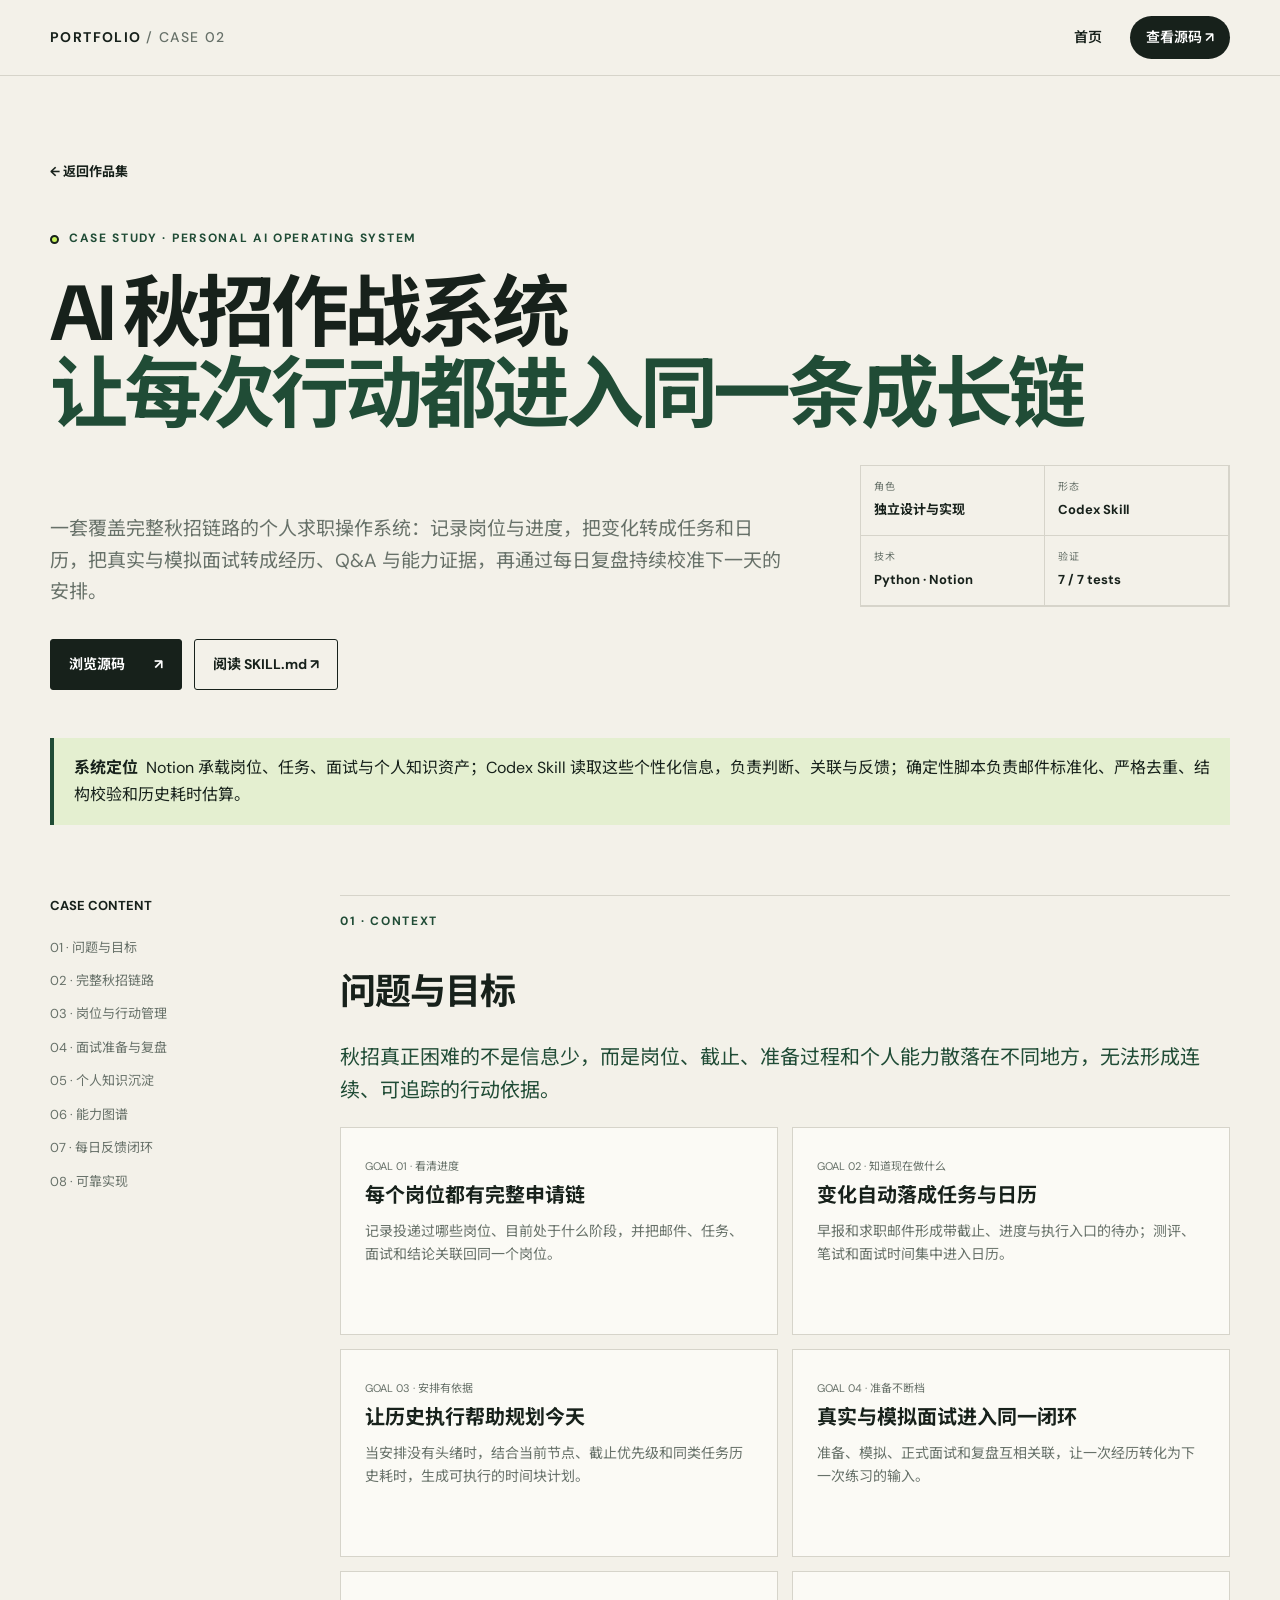
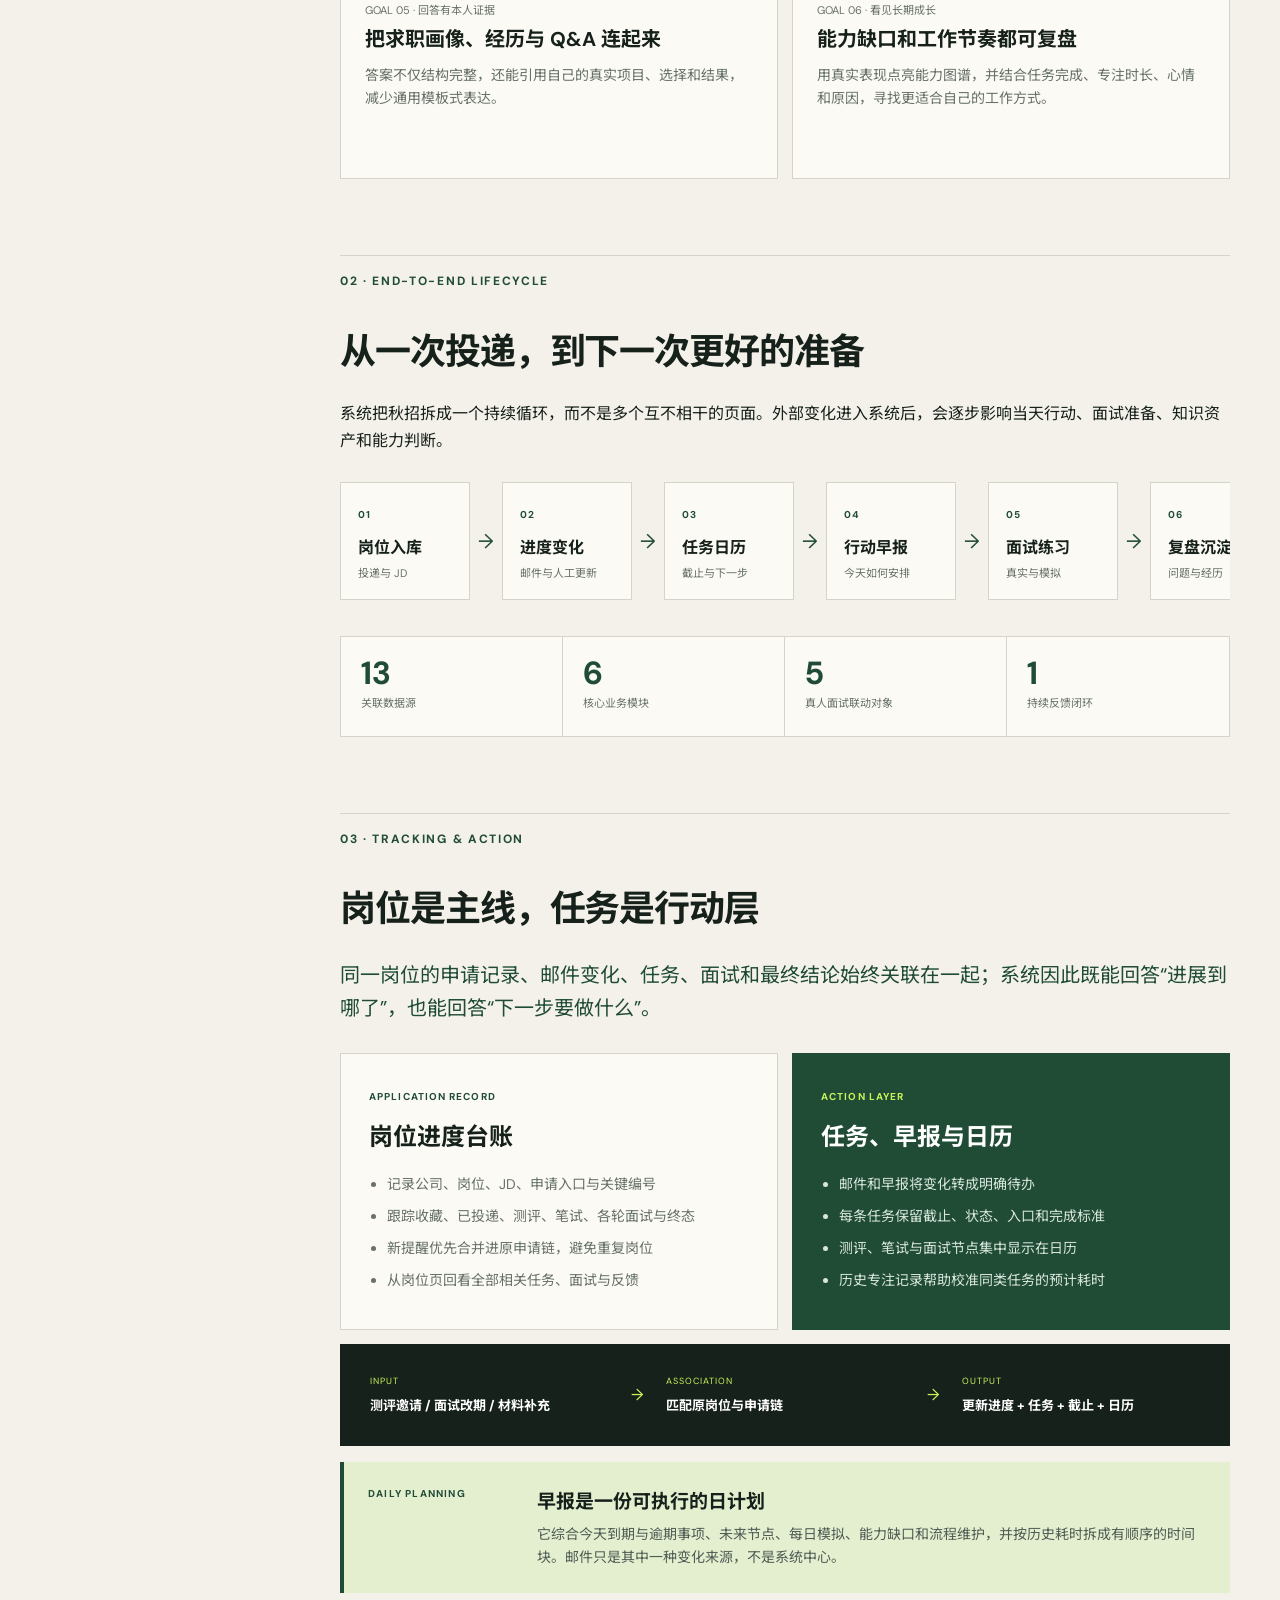
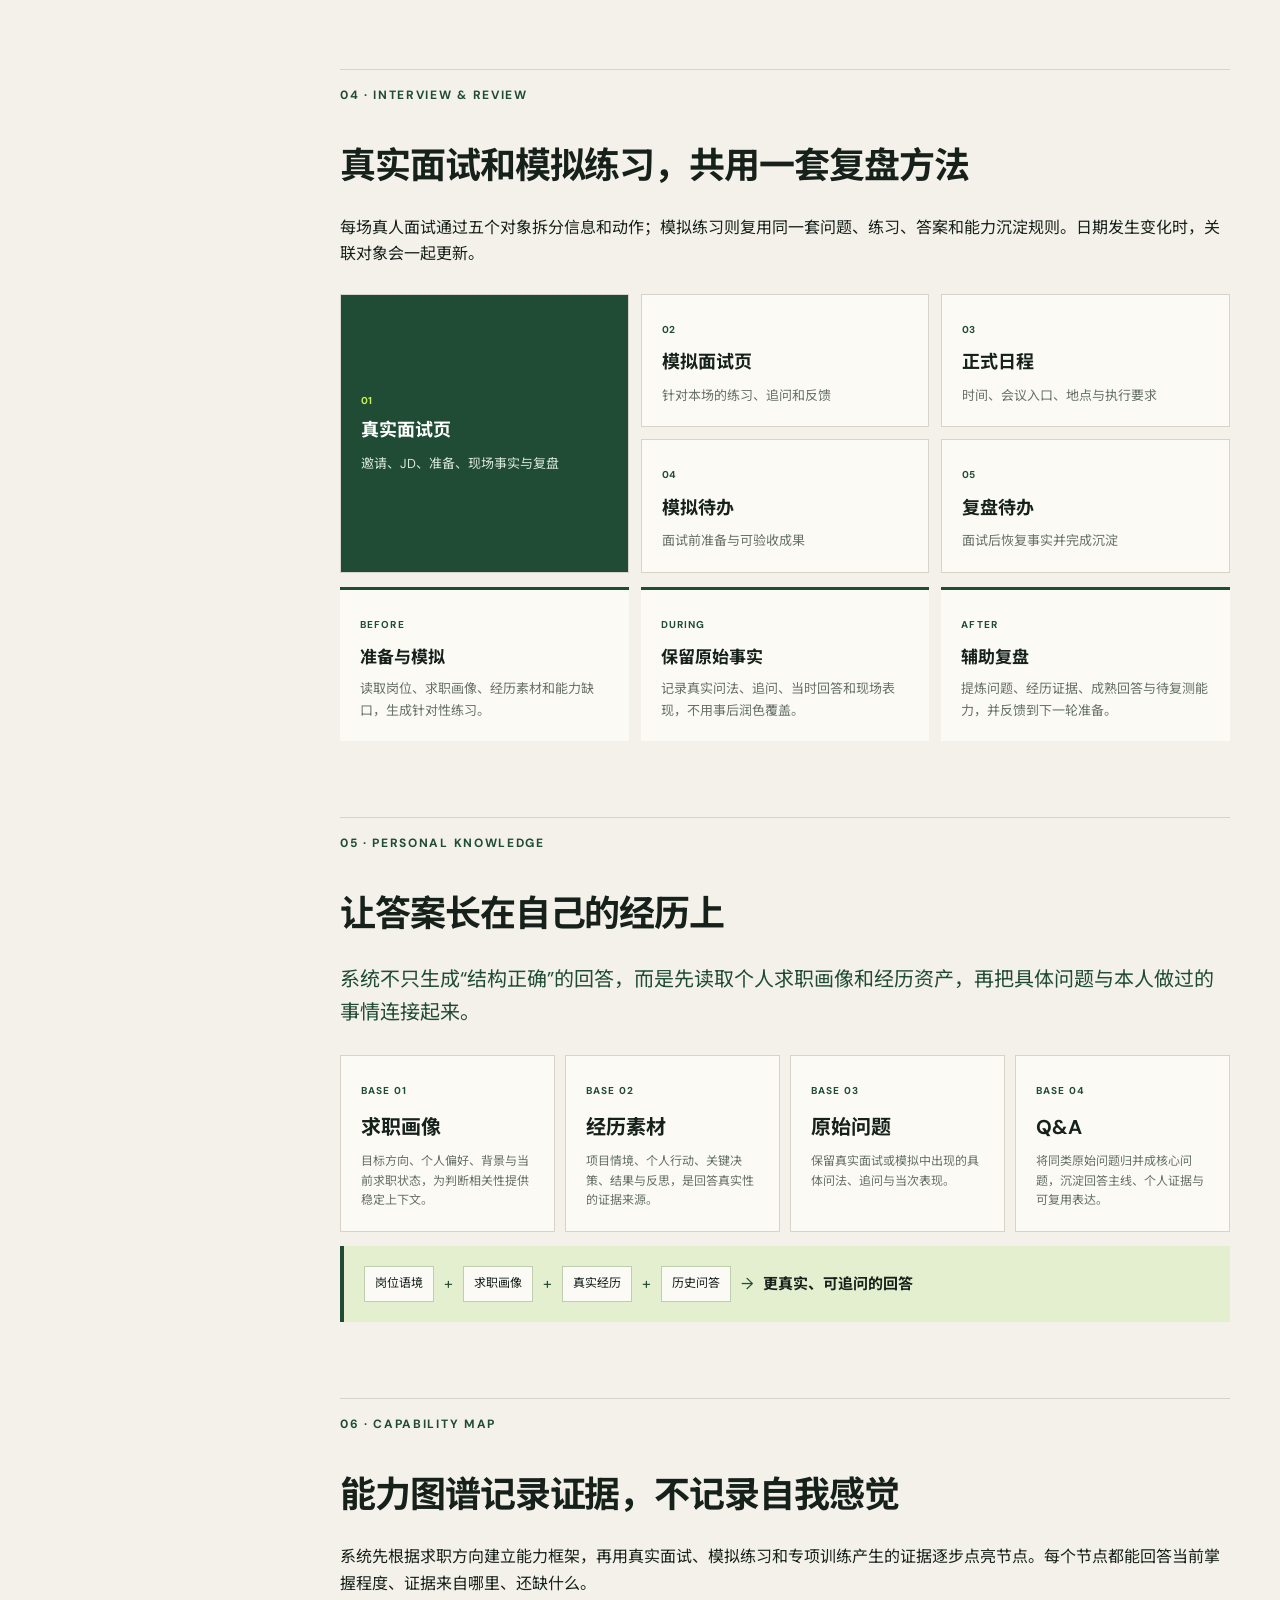
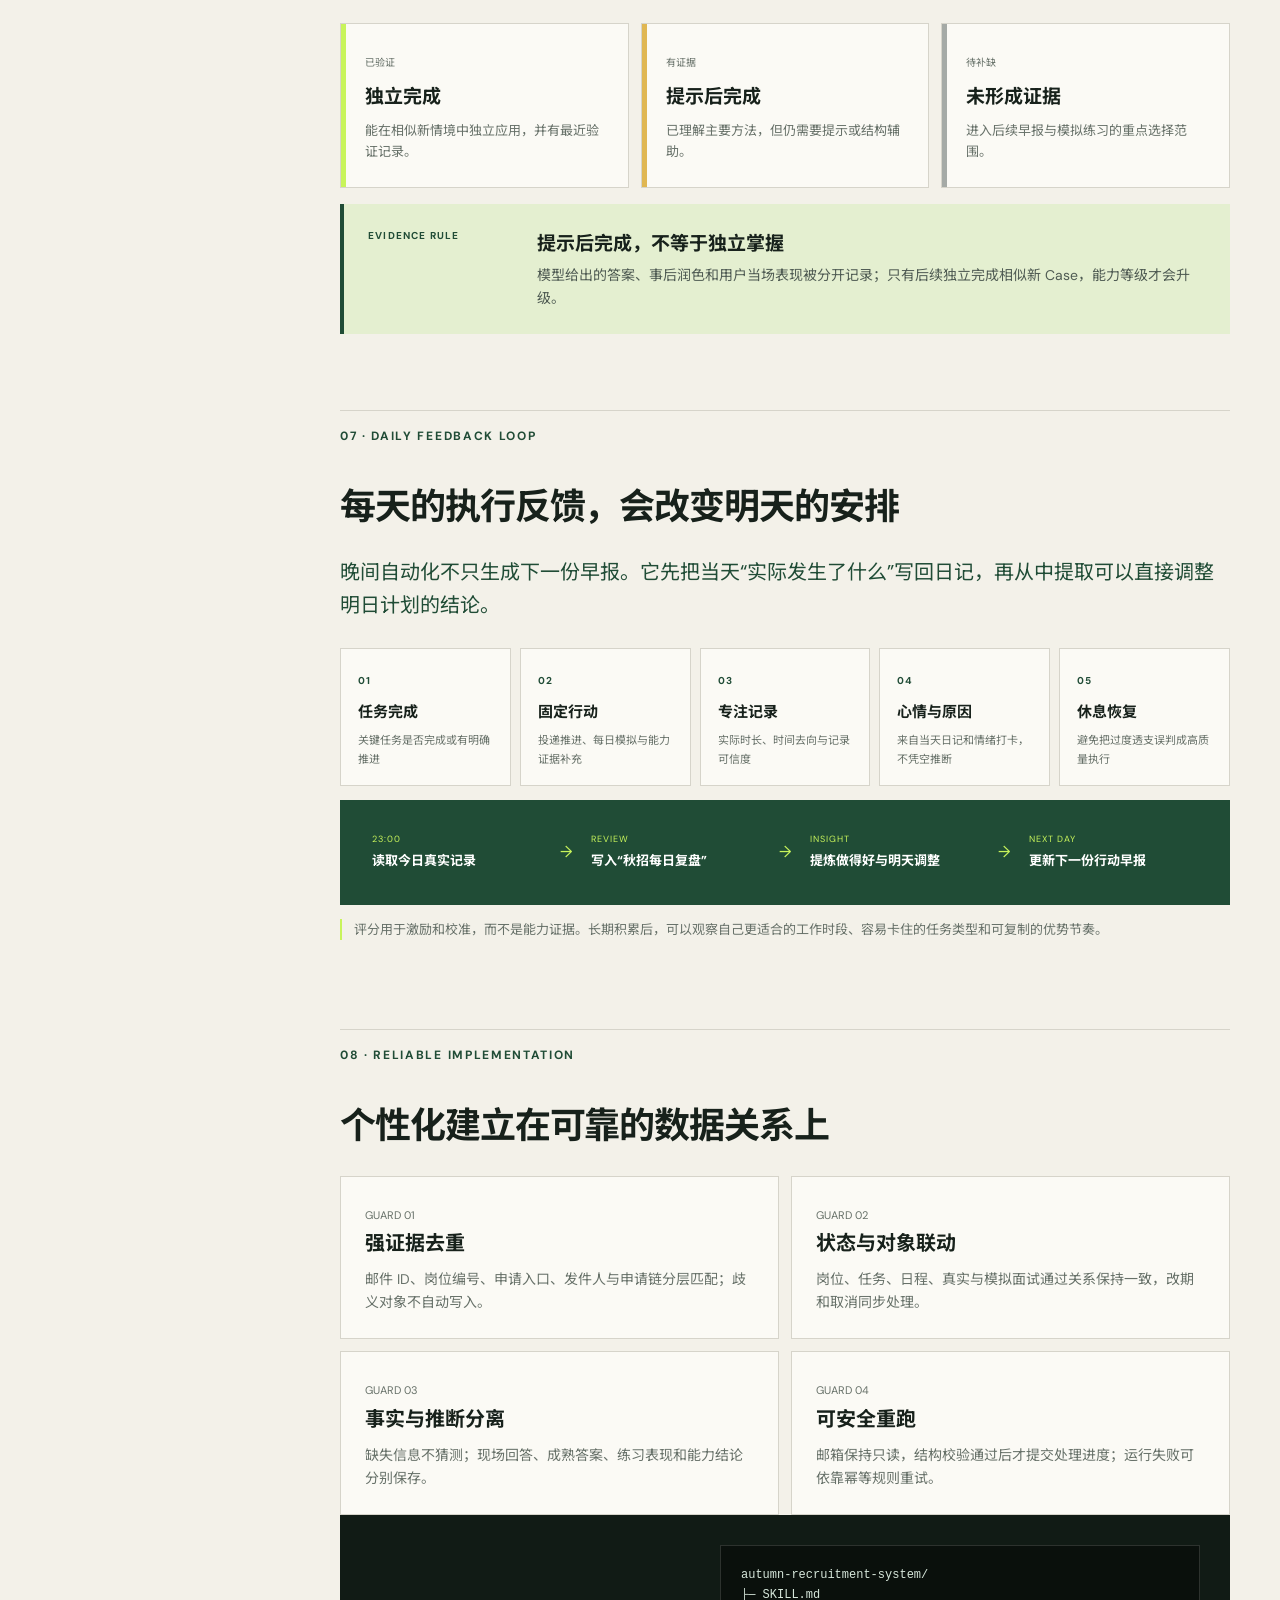
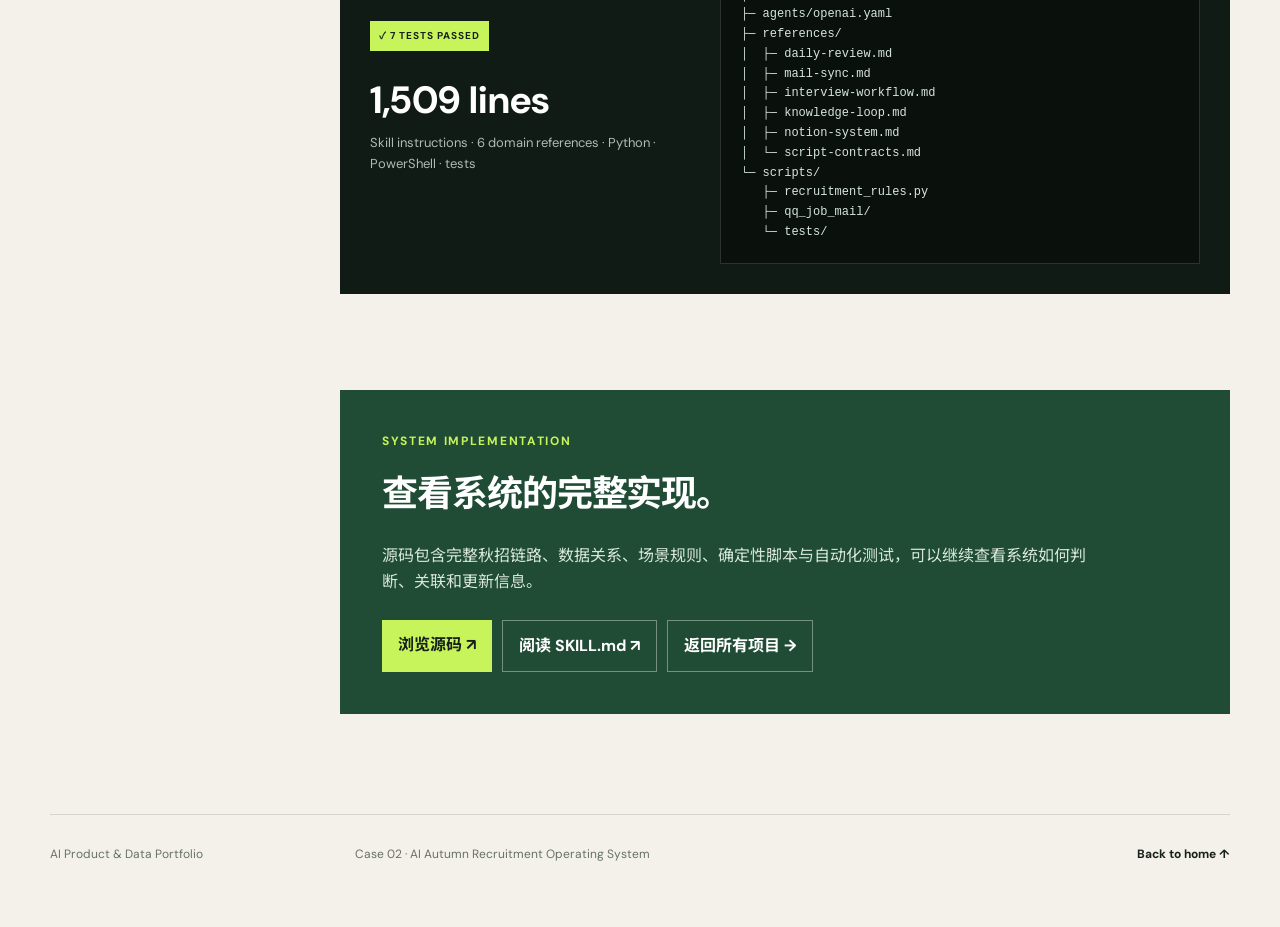
==== commit d3a37420: "Refine autumn recruitment case presentation" ====
--- a/projects/autumn-recruitment-system.html
+++ b/projects/autumn-recruitment-system.html
@@ -18,10 +18,10 @@
       <div class="eyebrow" style="margin-top:45px"><span></span> CASE STUDY · PERSONAL AI OPERATING SYSTEM</div>
       <h1>AI 秋招作战系统<br><em>让每次行动都进入同一条成长链</em></h1>
       <div class="case-summary">
-        <p>这不是一个邮件摘要工具，而是一套覆盖完整秋招链路的个人求职操作系统：记录岗位与进度，把变化转成任务和日历，把真实与模拟面试转成经历、Q&A 与能力证据，再通过每日复盘持续校准下一天的安排。</p>
+        <p>一套覆盖完整秋招链路的个人求职操作系统：记录岗位与进度，把变化转成任务和日历，把真实与模拟面试转成经历、Q&A 与能力证据，再通过每日复盘持续校准下一天的安排。</p>
         <div class="meta-list"><div><small>角色</small><strong>独立设计与实现</strong></div><div><small>形态</small><strong>Codex Skill</strong></div><div><small>技术</small><strong>Python · Notion</strong></div><div><small>验证</small><strong>7 / 7 tests</strong></div></div>
       </div>
-      <div class="case-actions"><a class="button primary" href="https://github.com/miaohanxi8-lgtm/miaohanxi8-lgtm.github.io/tree/main/skills/autumn-recruitment-system">浏览公开源码 <span>↗</span></a><a class="button secondary" href="https://github.com/miaohanxi8-lgtm/miaohanxi8-lgtm.github.io/blob/main/skills/autumn-recruitment-system/SKILL.md">阅读 SKILL.md ↗</a></div>
+      <div class="case-actions"><a class="button primary" href="https://github.com/miaohanxi8-lgtm/miaohanxi8-lgtm.github.io/tree/main/skills/autumn-recruitment-system">浏览源码 <span>↗</span></a><a class="button secondary" href="https://github.com/miaohanxi8-lgtm/miaohanxi8-lgtm.github.io/blob/main/skills/autumn-recruitment-system/SKILL.md">阅读 SKILL.md ↗</a></div>
     </section>
     <div class="disclosure shell"><strong>系统定位</strong>Notion 承载岗位、任务、面试与个人知识资产；Codex Skill 读取这些个性化信息，负责判断、关联与反馈；确定性脚本负责邮件标准化、严格去重、结构校验和历史耗时估算。</div>
     <div class="case-layout shell">
@@ -95,12 +95,11 @@
    ├─ qq_job_mail/
    └─ tests/</pre></div>
         </section>
-        <div class="case-cta"><p class="kicker" style="color:#c8f45b">PUBLIC SKILL</p><h2>查看脱敏后的完整实现。</h2><p>公开版本保留完整秋招链路、数据规则、确定性脚本与测试，并以配置示例替代私人 Notion 资源和真实求职数据。</p><div class="case-cta-actions"><a href="https://github.com/miaohanxi8-lgtm/miaohanxi8-lgtm.github.io/tree/main/skills/autumn-recruitment-system">浏览源码 ↗</a><a class="secondary" href="https://github.com/miaohanxi8-lgtm/miaohanxi8-lgtm.github.io/blob/main/skills/autumn-recruitment-system/SKILL.md">阅读 SKILL.md ↗</a><a class="secondary" href="/">返回所有项目 →</a></div></div>
+        <div class="case-cta"><p class="kicker" style="color:#c8f45b">SYSTEM IMPLEMENTATION</p><h2>查看系统的完整实现。</h2><p>源码包含完整秋招链路、数据关系、场景规则、确定性脚本与自动化测试，可以继续查看系统如何判断、关联和更新信息。</p><div class="case-cta-actions"><a href="https://github.com/miaohanxi8-lgtm/miaohanxi8-lgtm.github.io/tree/main/skills/autumn-recruitment-system">浏览源码 ↗</a><a class="secondary" href="https://github.com/miaohanxi8-lgtm/miaohanxi8-lgtm.github.io/blob/main/skills/autumn-recruitment-system/SKILL.md">阅读 SKILL.md ↗</a><a class="secondary" href="/">返回所有项目 →</a></div></div>
       </article>
     </div>
   </main>
   <footer class="site-footer shell"><p>AI Product & Data Portfolio</p><p>Case 02 · AI Autumn Recruitment Operating System</p><a href="/">Back to home ↑</a></footer>
 </body>
 </html>
-
 
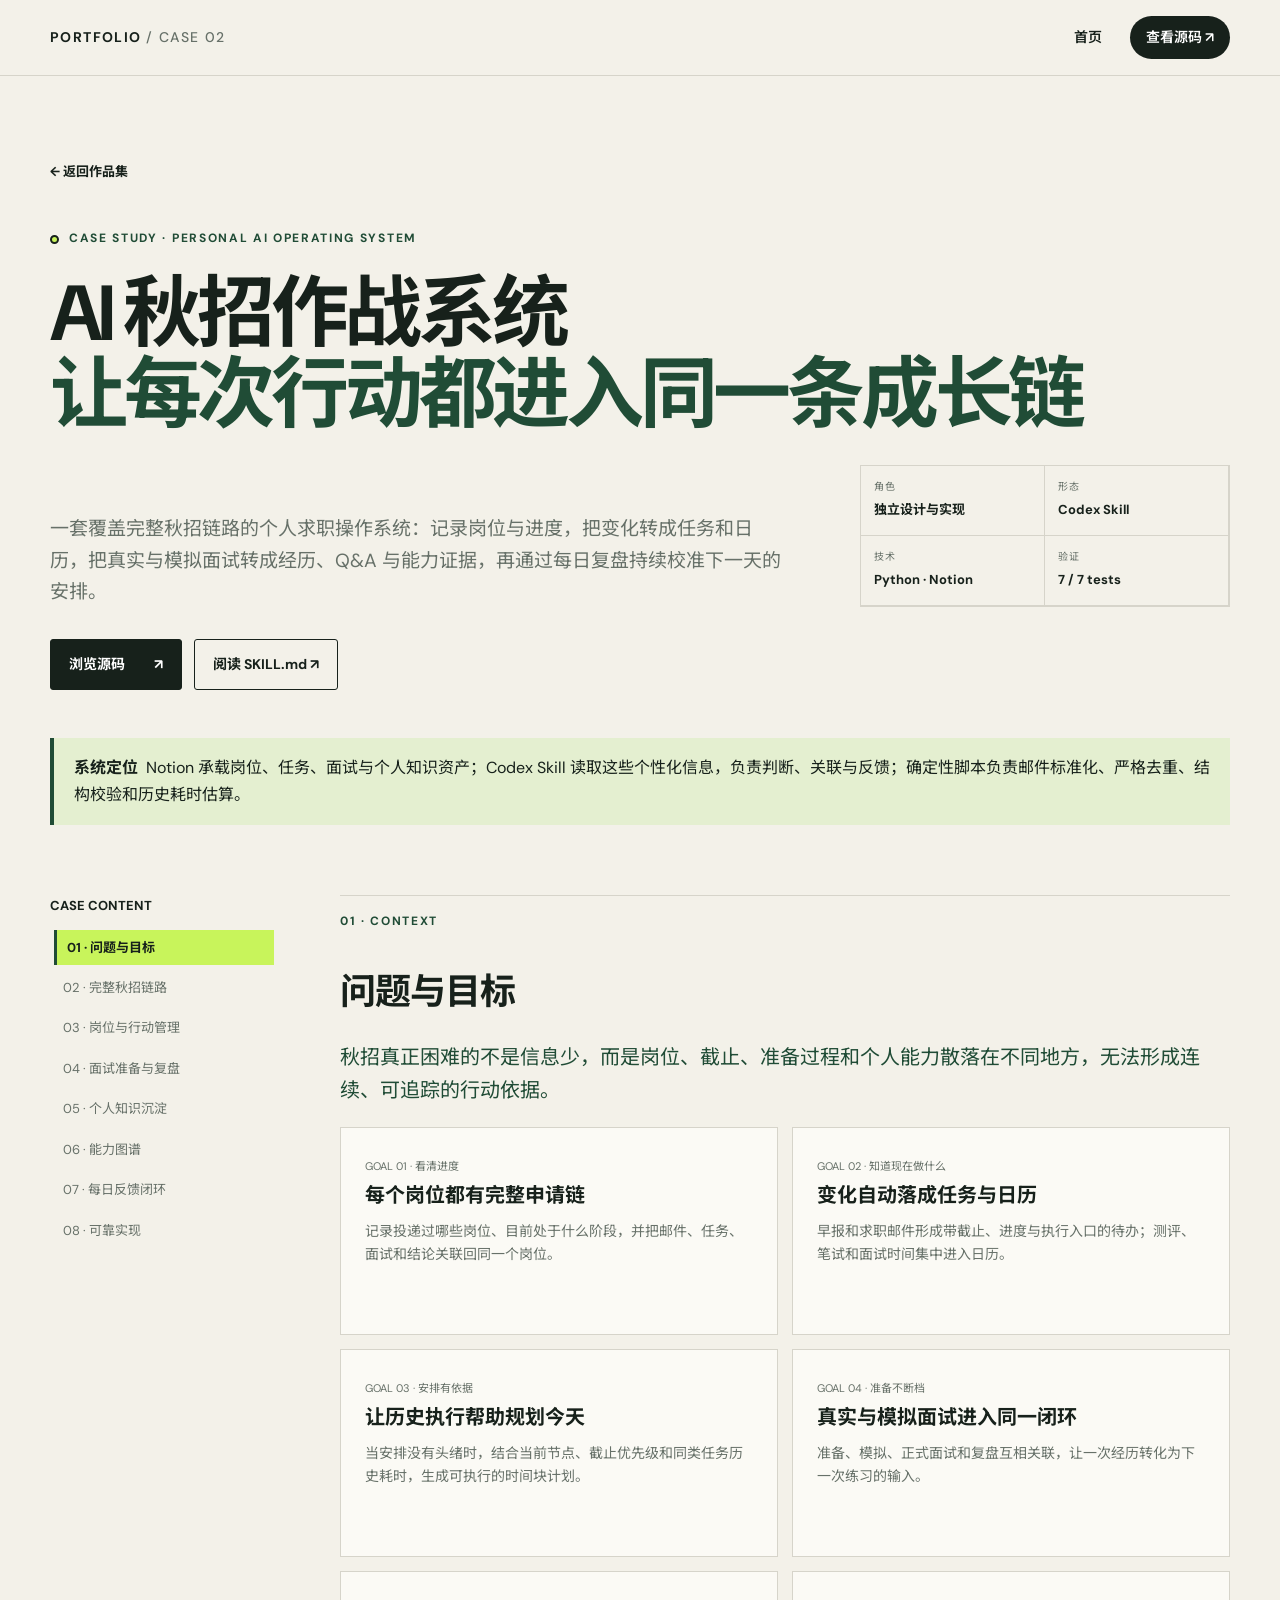
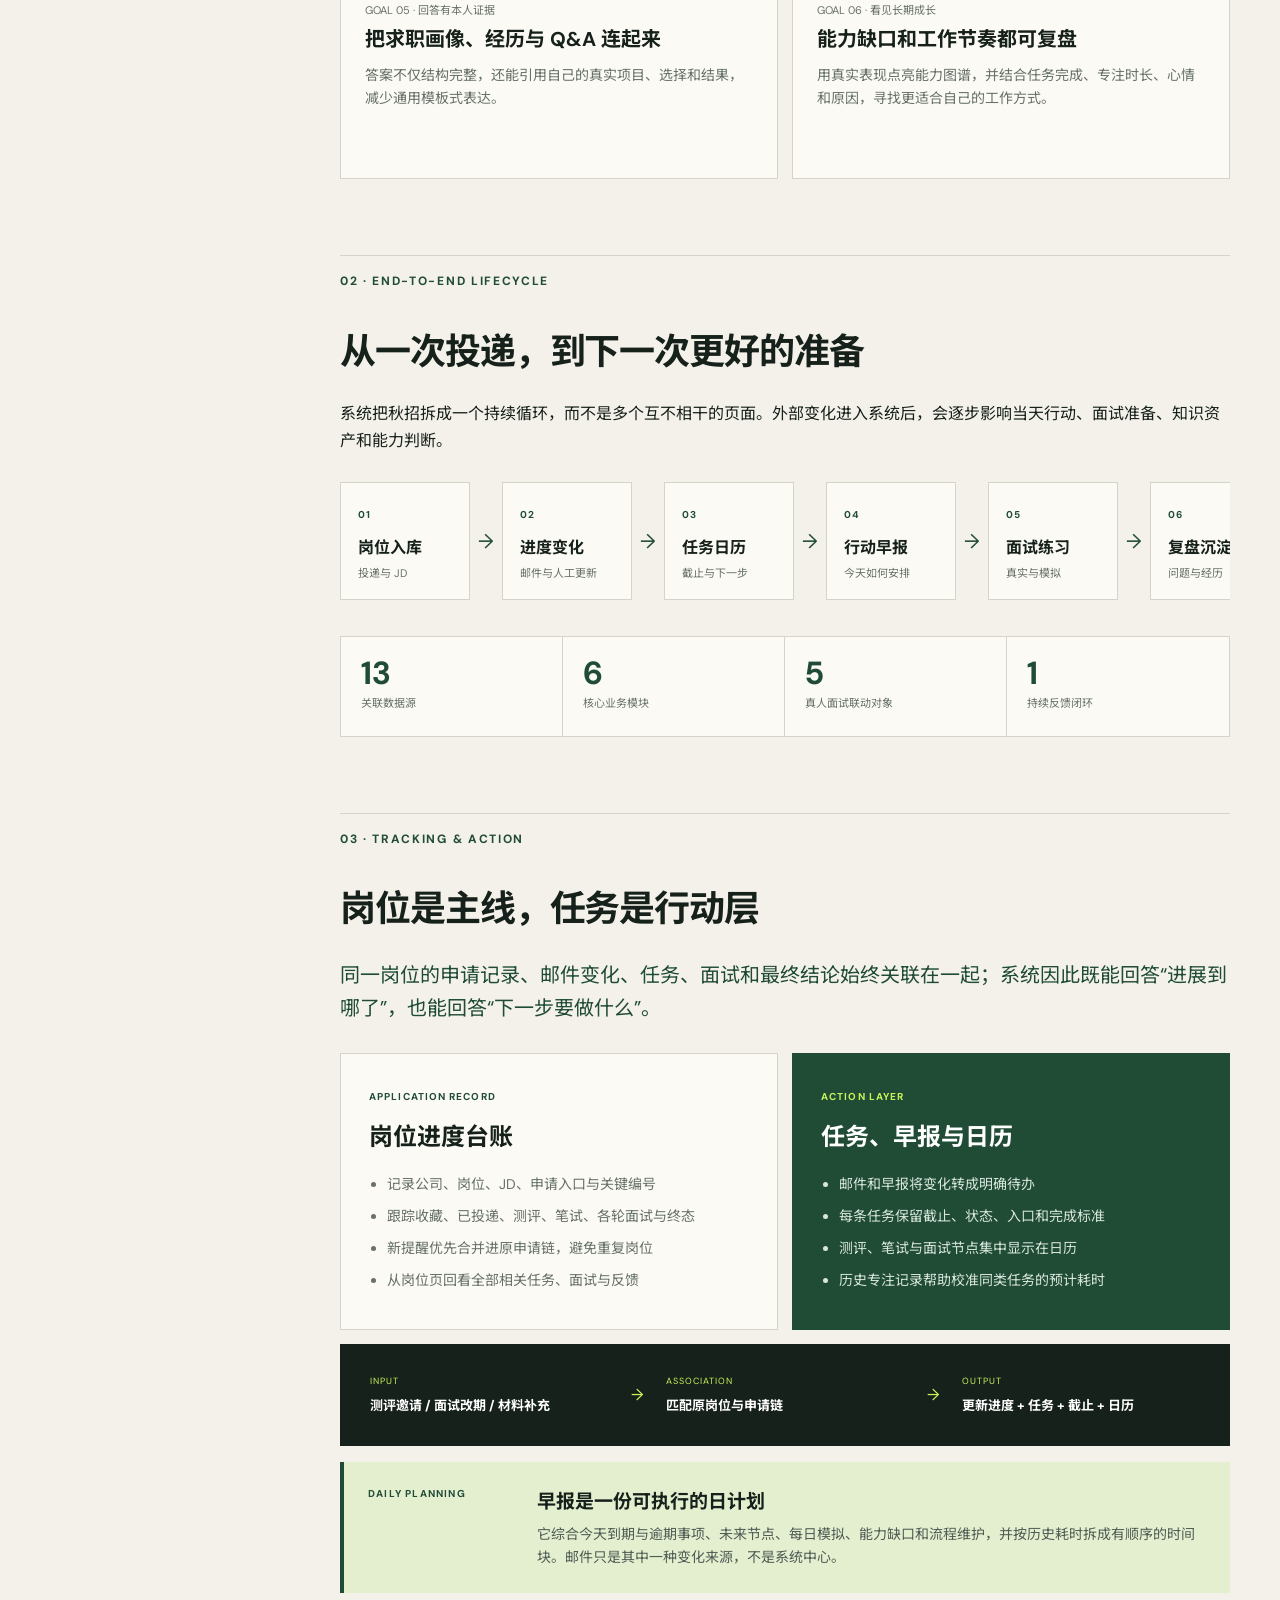
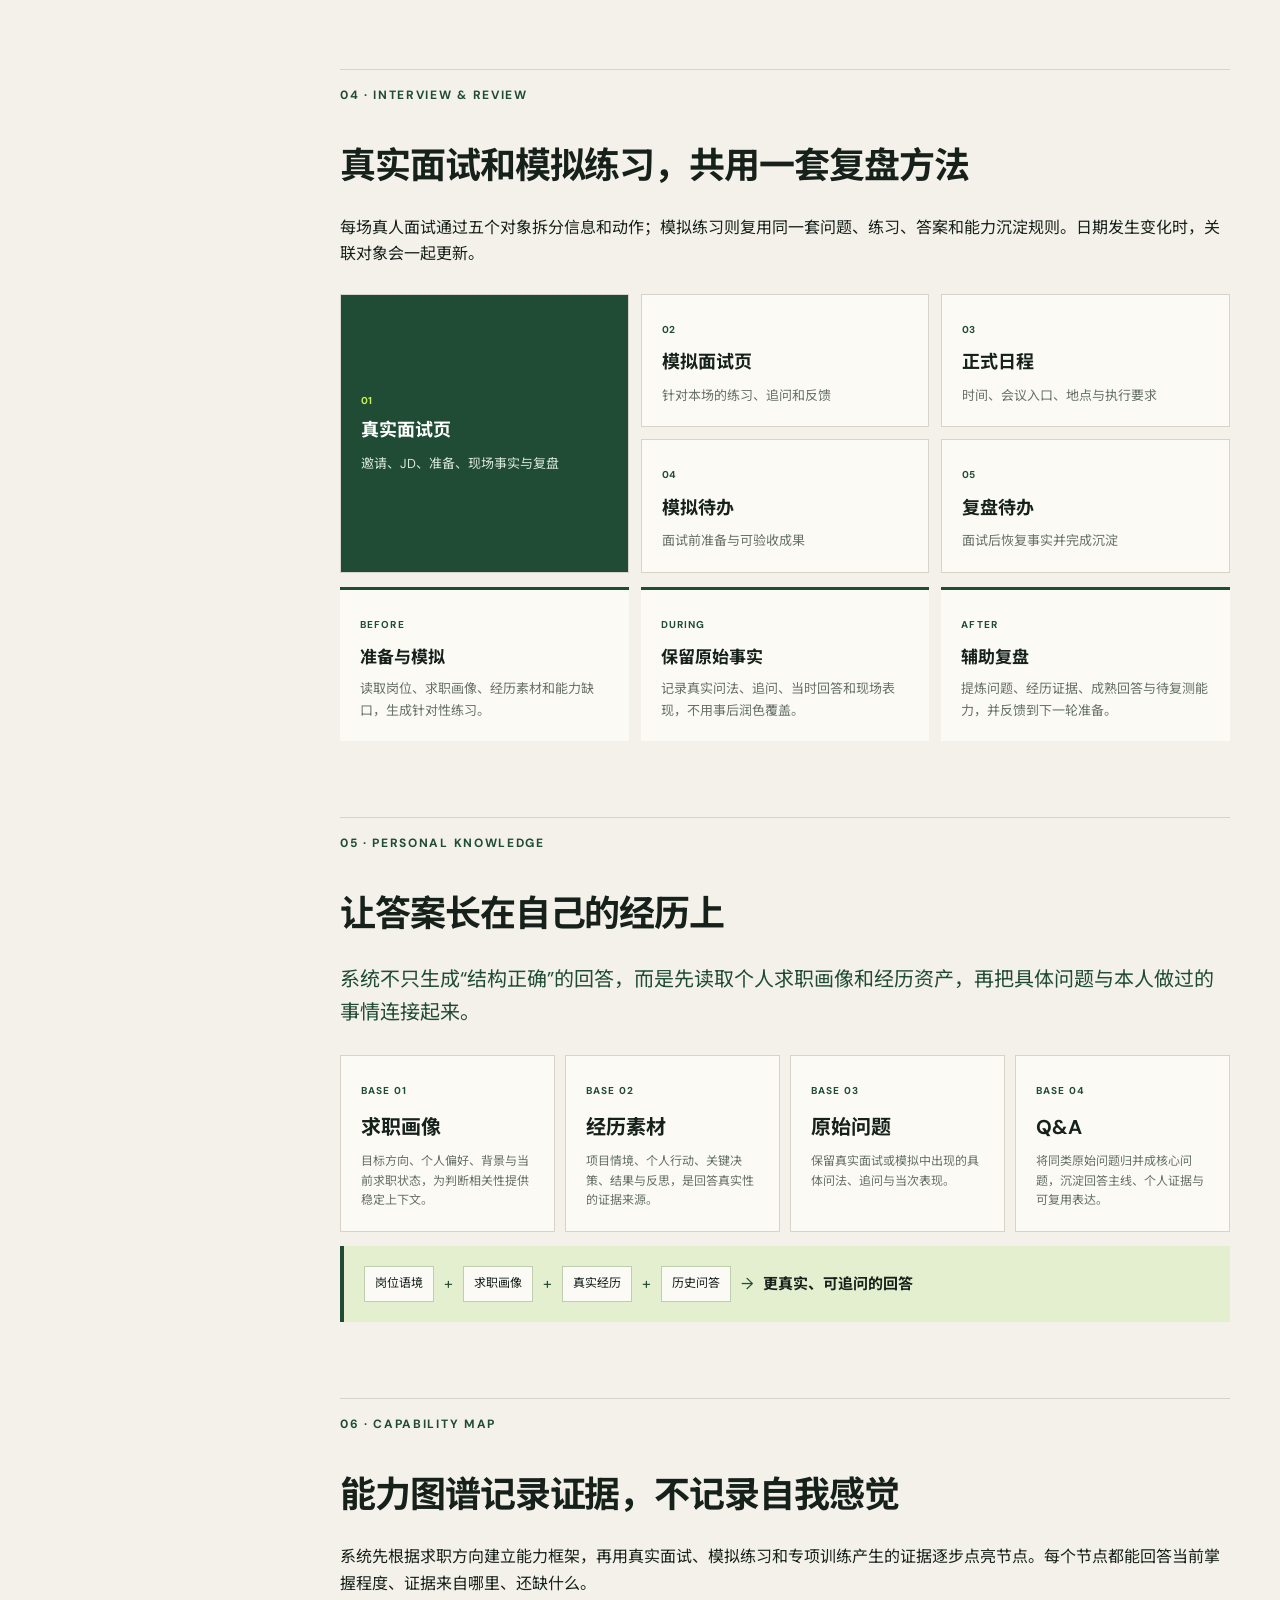
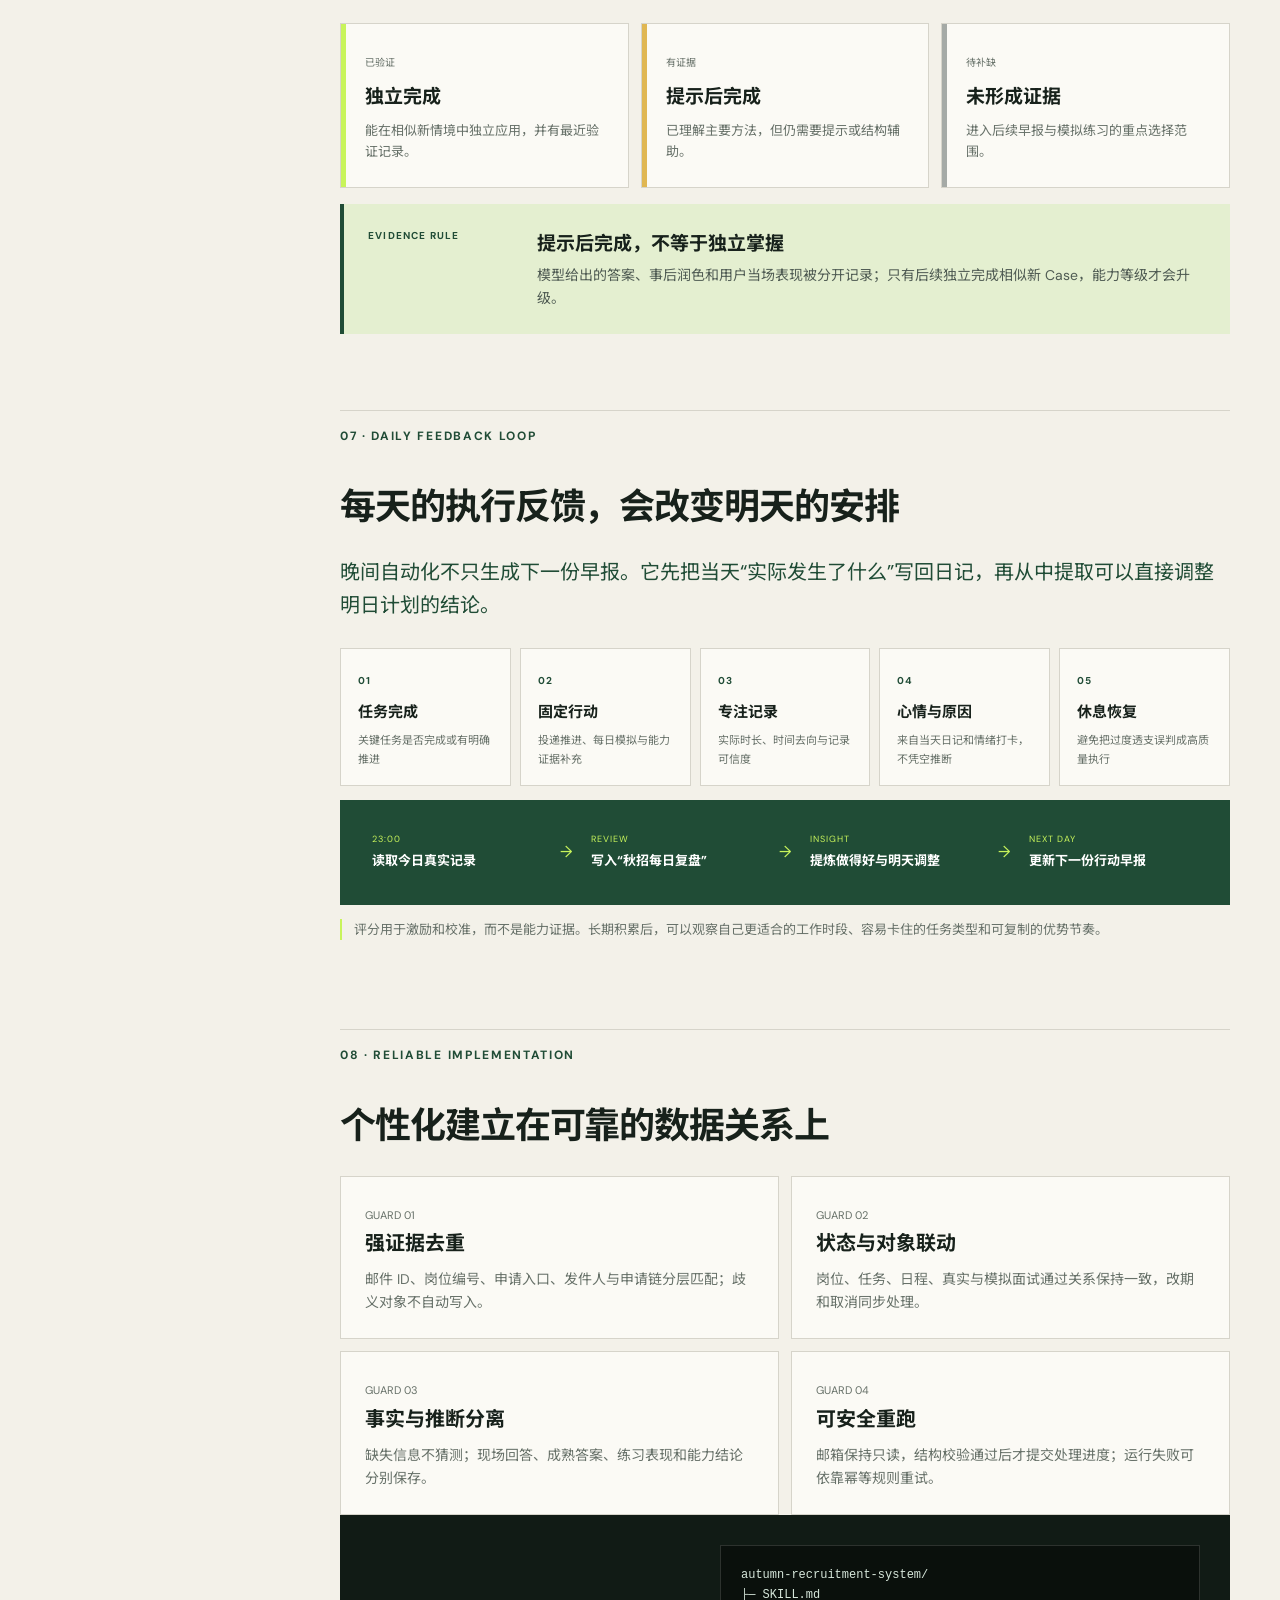
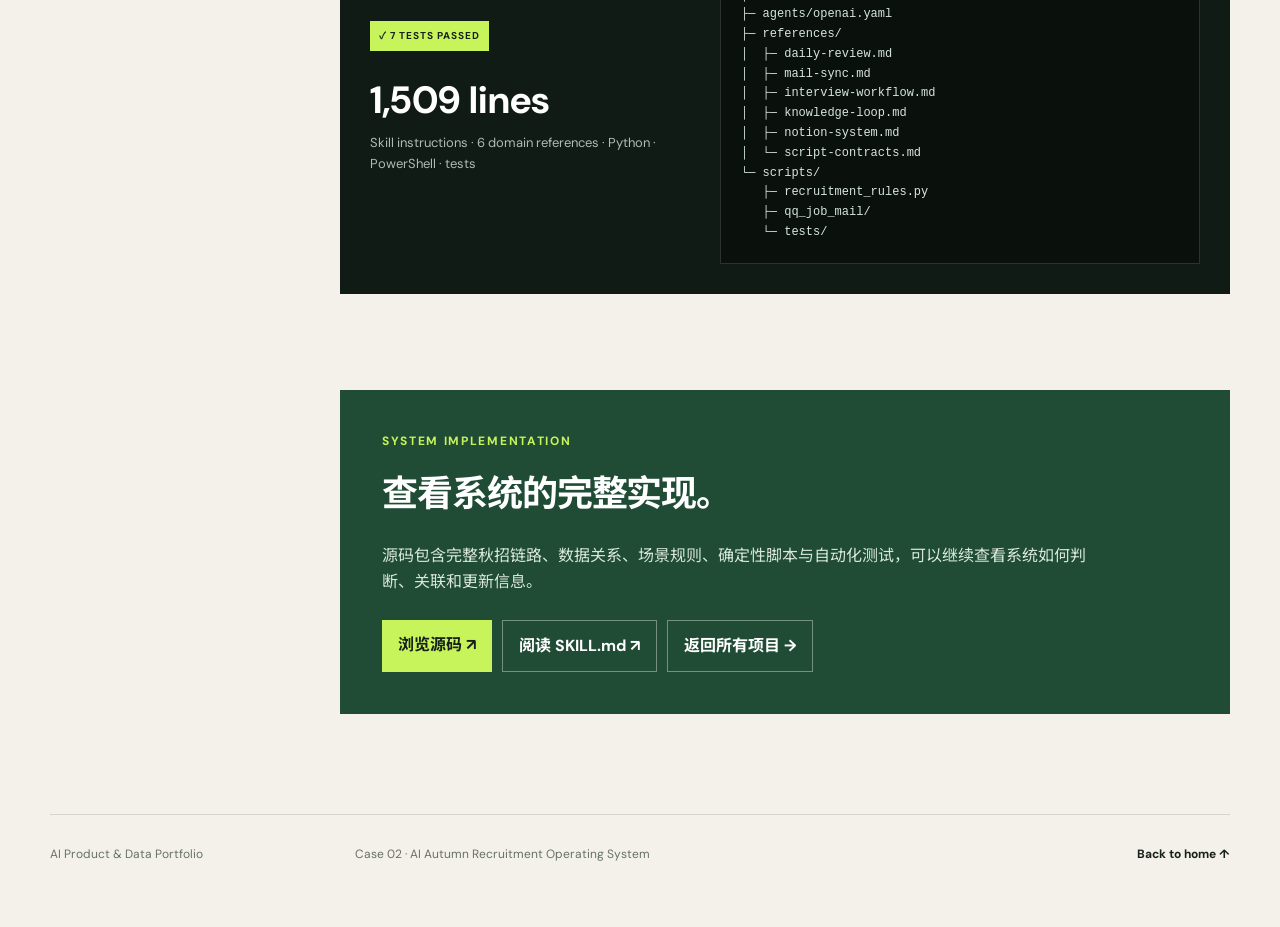
==== commit 0e1c4eaf: "Unify case styling and add active section navigation" ====
--- a/projects/autumn-recruitment-system.html
+++ b/projects/autumn-recruitment-system.html
@@ -6,6 +6,7 @@
   <meta name="description" content="AI 秋招作战系统：覆盖岗位跟踪、任务与日历、面试复盘、个人知识沉淀和能力成长的 Codex Skill 案例">
   <title>AI 秋招作战系统 · Case Study</title>
   <link rel="stylesheet" href="/styles.css">
+  <script src="/case-navigation.js" defer></script>
 </head>
 <body>
   <header class="site-header">
--- a/styles.css
+++ b/styles.css
@@ -38,7 +38,7 @@
 .case-hero{padding:82px 0 48px}.back-link{font-size:13px;font-weight:700}.case-hero h1{font-size:clamp(42px,6.5vw,78px);max-width:1050px}.case-summary{display:grid;grid-template-columns:2fr 1fr;gap:70px;align-items:end}.case-summary>p{font-size:19px;color:var(--muted);margin:0}.meta-list{display:grid;grid-template-columns:1fr 1fr;border:1px solid var(--line)}.meta-list div{padding:13px;border:1px solid var(--line);margin:-1px 0 0 -1px}.meta-list small{display:block;color:var(--muted);font-size:10px;letter-spacing:.1em}.meta-list strong{font-size:13px}
 .case-actions{display:flex;gap:12px;flex-wrap:wrap;margin-top:32px}.case-actions .button{font-size:14px}.case-actions .button.quiet{border-color:var(--line);color:var(--green)}.case-actions .button.quiet:hover{background:var(--lime);border-color:var(--ink)}
 .disclosure{background:#e4efd0;border-left:4px solid var(--green);padding:17px 20px;margin:0 auto 70px}.disclosure strong{margin-right:8px}
-.case-layout{display:grid;grid-template-columns:220px 1fr;gap:70px;padding-bottom:100px}.case-toc{position:sticky;top:110px;align-self:start;display:grid;gap:12px;font-size:13px}.case-toc b{margin-bottom:8px}.case-toc a{color:var(--muted)}.case-toc a:hover{color:var(--ink)}
+.case-layout{display:grid;grid-template-columns:220px 1fr;gap:70px;padding-bottom:100px}.case-toc{position:sticky;top:110px;align-self:start;display:grid;gap:5px;font-size:13px}.case-toc b{margin-bottom:8px}.case-toc a{color:var(--muted);padding:7px 10px;border-left:3px solid transparent;transition:background .18s,color .18s,border-color .18s,transform .18s}.case-toc a:hover{color:var(--ink);background:rgba(200,244,91,.3)}.case-toc a.is-active{color:var(--ink);background:var(--lime);border-left-color:var(--green);font-weight:700;transform:translateX(4px)}
 .case-content section{padding:16px 0 76px;border-top:1px solid var(--line)}.case-content h2{font-size:36px;letter-spacing:-.03em;margin:30px 0 20px}.case-content h3{font-size:20px;margin-bottom:8px}.lead{font-size:20px;color:var(--green)}
 .problem-grid,.view-grid,.decision-grid{display:grid;grid-template-columns:repeat(2,1fr);gap:14px}.info-card{border:1px solid var(--line);background:var(--card);padding:24px}.info-card span{font-size:11px;color:var(--muted)}.info-card p{font-size:14px;color:var(--muted);margin:8px 0 0}
 .architecture{background:var(--ink);color:white;padding:34px;margin:28px 0}.arch-grid{display:grid;grid-template-columns:1fr 52px 1.2fr 52px 1fr;align-items:center;text-align:center}.arch-node{border:1px solid rgba(255,255,255,.3);padding:22px 12px;background:rgba(255,255,255,.04)}.arch-node.core{background:var(--lime);color:var(--ink);border-color:var(--lime)}.arch-node small{display:block;font-size:10px;opacity:.65;margin-bottom:6px}.arch-arrow{color:var(--lime);font-size:24px}.arch-caption{text-align:center;color:#aebcb3;font-size:12px;margin:18px 0 0}
@@ -144,4 +144,23 @@
   .skill-architecture{padding:16px}.skill-metrics{grid-template-columns:1fr}.skill-metrics div{border-right:0;border-bottom:1px solid var(--line)}.skill-metrics div:last-child{border-bottom:0}
   .code-proof{padding:20px}.file-tree{font-size:10px}
 }
+
+/* GBIC enterprise AI case */
+.gbic-hero h1 em{color:var(--green)}.gbic-hero .eyebrow{color:var(--green)}.gbic-hero .eyebrow>span{background:var(--lime)}
+.gbic-goals .info-card{border-top:3px solid var(--green)}
+.gbic-architecture{background:var(--ink);color:white;padding:28px;margin-top:28px}.gbic-architecture>i{display:block;text-align:center;color:var(--lime);font-style:normal;font-size:24px;padding:5px}
+.gbic-layer{display:grid;grid-template-columns:145px repeat(3,1fr);gap:10px;align-items:stretch}.gbic-layer>span{font-size:10px;letter-spacing:.12em;color:#aebcb3;font-weight:700;padding:18px 8px}.gbic-layer>div{border:1px solid rgba(255,255,255,.18);padding:17px;background:rgba(255,255,255,.04)}.gbic-layer b{display:block;font-size:15px}.gbic-layer p{margin:5px 0 0;color:#aebcb3;font-size:11px}.ai-layer{background:var(--green);padding:10px}.ai-layer>span{color:var(--lime)}.ai-layer>div{background:rgba(255,255,255,.08)}.ai-layer p{color:#d8e6dc}
+.touchpoint-grid{display:grid;grid-template-columns:1.1fr .9fr;gap:16px}.touchpoint-side{display:grid;gap:16px}.website-card .screen-frame{height:760px;overflow:hidden}.website-card img{min-height:100%;object-fit:cover;object-position:top}.touchpoint-side .screen-frame{max-height:360px}.qr-card{display:grid;grid-template-columns:230px 1fr}.qr-card .screen-frame{border:0;border-right:1px solid var(--line)}.qr-card figcaption{display:flex;flex-direction:column;justify-content:center}.title-link{display:inline-flex;align-items:center;gap:7px;border-bottom:1px solid var(--ink)}.title-link:hover{background:var(--lime)}.journey-strip{display:grid;grid-template-columns:1fr 42px 1fr 42px 1fr;align-items:center;margin-top:16px;background:var(--ink);color:white;padding:20px}.journey-strip>div{padding:10px}.journey-strip span{color:var(--lime);font-size:10px;font-weight:700}.journey-strip b{display:block;margin:5px 0}.journey-strip p{color:#aebcb3;font-size:12px;margin:0}.journey-strip i{text-align:center;color:var(--lime);font-style:normal}
+.routing-map{display:grid;grid-template-columns:1fr 44px 1fr 2.3fr;gap:10px;align-items:center;margin-top:28px}.route-entry,.route-core{padding:22px;border:1px solid var(--line);background:var(--card)}.route-core{background:var(--green);color:white;border-color:var(--green)}.routing-map small{display:block;font-size:9px;letter-spacing:.12em;color:var(--muted)}.route-core small{color:var(--lime)}.routing-map b{font-size:18px}.routing-map p{font-size:11px;color:var(--muted);margin:5px 0 0}.route-core p{color:#d8e6dc}.routing-map>i{font-style:normal;text-align:center;color:var(--green);font-size:22px}.route-branches{display:grid;grid-template-columns:repeat(2,1fr);gap:8px}.route-branches>div{background:var(--card);border:1px solid var(--line);padding:12px}.route-branches span{font-size:9px;color:var(--green);font-weight:700}.route-branches b{display:block;font-size:12px}.route-branches p{font-size:10px}
+.answer-rules{display:grid;grid-template-columns:repeat(4,1fr);gap:9px;margin-top:14px}.answer-rules>div{background:#e9e7df;padding:17px;border-top:3px solid var(--green)}.answer-rules span{font-size:9px;color:var(--green);font-weight:700}.answer-rules b{display:block;margin:5px 0}.answer-rules p{font-size:11px;color:var(--muted);margin:0}
+.workflow-summary{display:grid;grid-template-columns:1fr 1fr;gap:14px;margin-top:26px}.workflow-gallery{grid-template-columns:1fr}.workflow-frame{overflow-x:auto}.workflow-frame img{min-width:1150px}.knowledge-metrics{display:grid;grid-template-columns:repeat(6,1fr);border:1px solid var(--line);background:var(--card);margin-top:26px}.knowledge-metrics>div{padding:18px;border-right:1px solid var(--line)}.knowledge-metrics>div:last-child{border:0}.knowledge-metrics strong{display:block;font-size:27px;color:var(--green);line-height:1.1}.knowledge-metrics span{font-size:10px;color:var(--muted)}
+.evaluation-loop{display:grid;grid-template-columns:1fr 28px 1fr 28px 1fr 28px 1fr 28px 1fr;align-items:center;margin:16px 0}.evaluation-loop>div{background:var(--ink);color:white;padding:15px;min-height:118px}.evaluation-loop span{font-size:9px;color:var(--lime)}.evaluation-loop b{display:block;margin:4px 0;font-size:13px}.evaluation-loop p{font-size:10px;color:#aebcb3;margin:0}.evaluation-loop i{font-style:normal;text-align:center;color:var(--green)}.quality-grid{display:grid;grid-template-columns:repeat(3,1fr);gap:9px}.quality-grid>div{border:1px solid var(--line);background:var(--card);padding:16px}.quality-grid p{margin:4px 0 0;font-size:11px;color:var(--muted)}
+.delivery-model{display:grid;grid-template-columns:1.25fr .75fr;gap:14px;margin-top:26px}.delivery-owner{background:var(--ink);color:white;padding:28px}.delivery-owner>span,.delivery-partners>span,.result-panel>span{font-size:10px;letter-spacing:.12em;color:var(--green);font-weight:700}.delivery-owner>span{color:var(--lime)}.delivery-owner h3{font-size:25px;margin-top:8px}.delivery-owner li{color:#d8e6dc;margin:8px 0;font-size:13px}.delivery-partners{border:1px solid var(--line);background:var(--card);padding:24px}.delivery-partners>div{padding:15px 0;border-top:1px solid var(--line)}.delivery-partners>div:first-of-type{margin-top:10px}.delivery-partners p{font-size:11px;color:var(--muted);margin:4px 0 0}
+.result-hero{display:grid;grid-template-columns:repeat(4,1fr);background:var(--green);color:white;margin-top:26px}.result-hero>div{padding:24px;border-right:1px solid rgba(255,255,255,.25)}.result-hero>div:last-child{border:0}.result-hero small{font-size:9px;letter-spacing:.1em;color:var(--lime)}.result-hero strong{display:block;font-size:33px;line-height:1.1;margin:8px 0}.result-hero p{margin:0;color:#d8e6dc;font-size:12px}.result-split{display:grid;grid-template-columns:1fr 1fr;gap:14px;margin-top:14px}.result-panel{background:var(--card);border:1px solid var(--line);padding:24px}.result-panel h3{font-size:21px;margin:8px 0 16px}.result-panel>p,.result-panel li{font-size:13px;color:var(--muted)}.result-numbers{display:grid;grid-template-columns:repeat(3,1fr);border-top:1px solid var(--line);border-bottom:1px solid var(--line);margin-bottom:16px}.result-numbers>div{padding:14px 5px}.result-numbers b{font-size:25px;color:var(--green)}.result-numbers p{font-size:10px;color:var(--muted);margin:0}.gbic-cta{background:var(--green)}
+@media(max-width:850px){
+  .gbic-layer{grid-template-columns:1fr}.gbic-layer>span{padding:5px}.touchpoint-grid,.workflow-summary,.delivery-model,.result-split{grid-template-columns:1fr}.website-card .screen-frame{height:620px}.qr-card{grid-template-columns:180px 1fr}.routing-map{grid-template-columns:1fr}.routing-map>i{transform:rotate(90deg)}.answer-rules,.quality-grid{grid-template-columns:1fr 1fr}.knowledge-metrics{grid-template-columns:repeat(3,1fr)}.knowledge-metrics>div:nth-child(3){border-right:0}.knowledge-metrics>div:nth-child(-n+3){border-bottom:1px solid var(--line)}.evaluation-loop{grid-template-columns:1fr}.evaluation-loop i{transform:rotate(90deg)}.result-hero{grid-template-columns:1fr 1fr}.result-hero>div:nth-child(2){border-right:0}.result-hero>div:nth-child(-n+2){border-bottom:1px solid rgba(255,255,255,.25)}
+}
+@media(max-width:520px){
+  .gbic-architecture{padding:16px}.touchpoint-side .screen-frame{max-height:none}.website-card .screen-frame{height:480px}.qr-card{grid-template-columns:1fr}.qr-card .screen-frame{border-right:0;border-bottom:1px solid var(--line)}.journey-strip{grid-template-columns:1fr}.journey-strip i{transform:rotate(90deg)}.route-branches,.answer-rules,.quality-grid{grid-template-columns:1fr}.knowledge-metrics{grid-template-columns:1fr 1fr}.knowledge-metrics>div{border-right:1px solid var(--line);border-bottom:1px solid var(--line)!important}.knowledge-metrics>div:nth-child(2n){border-right:0}.result-hero{grid-template-columns:1fr}.result-hero>div{border-right:0;border-bottom:1px solid rgba(255,255,255,.25)!important}.result-hero>div:last-child{border-bottom:0!important}
+}
 
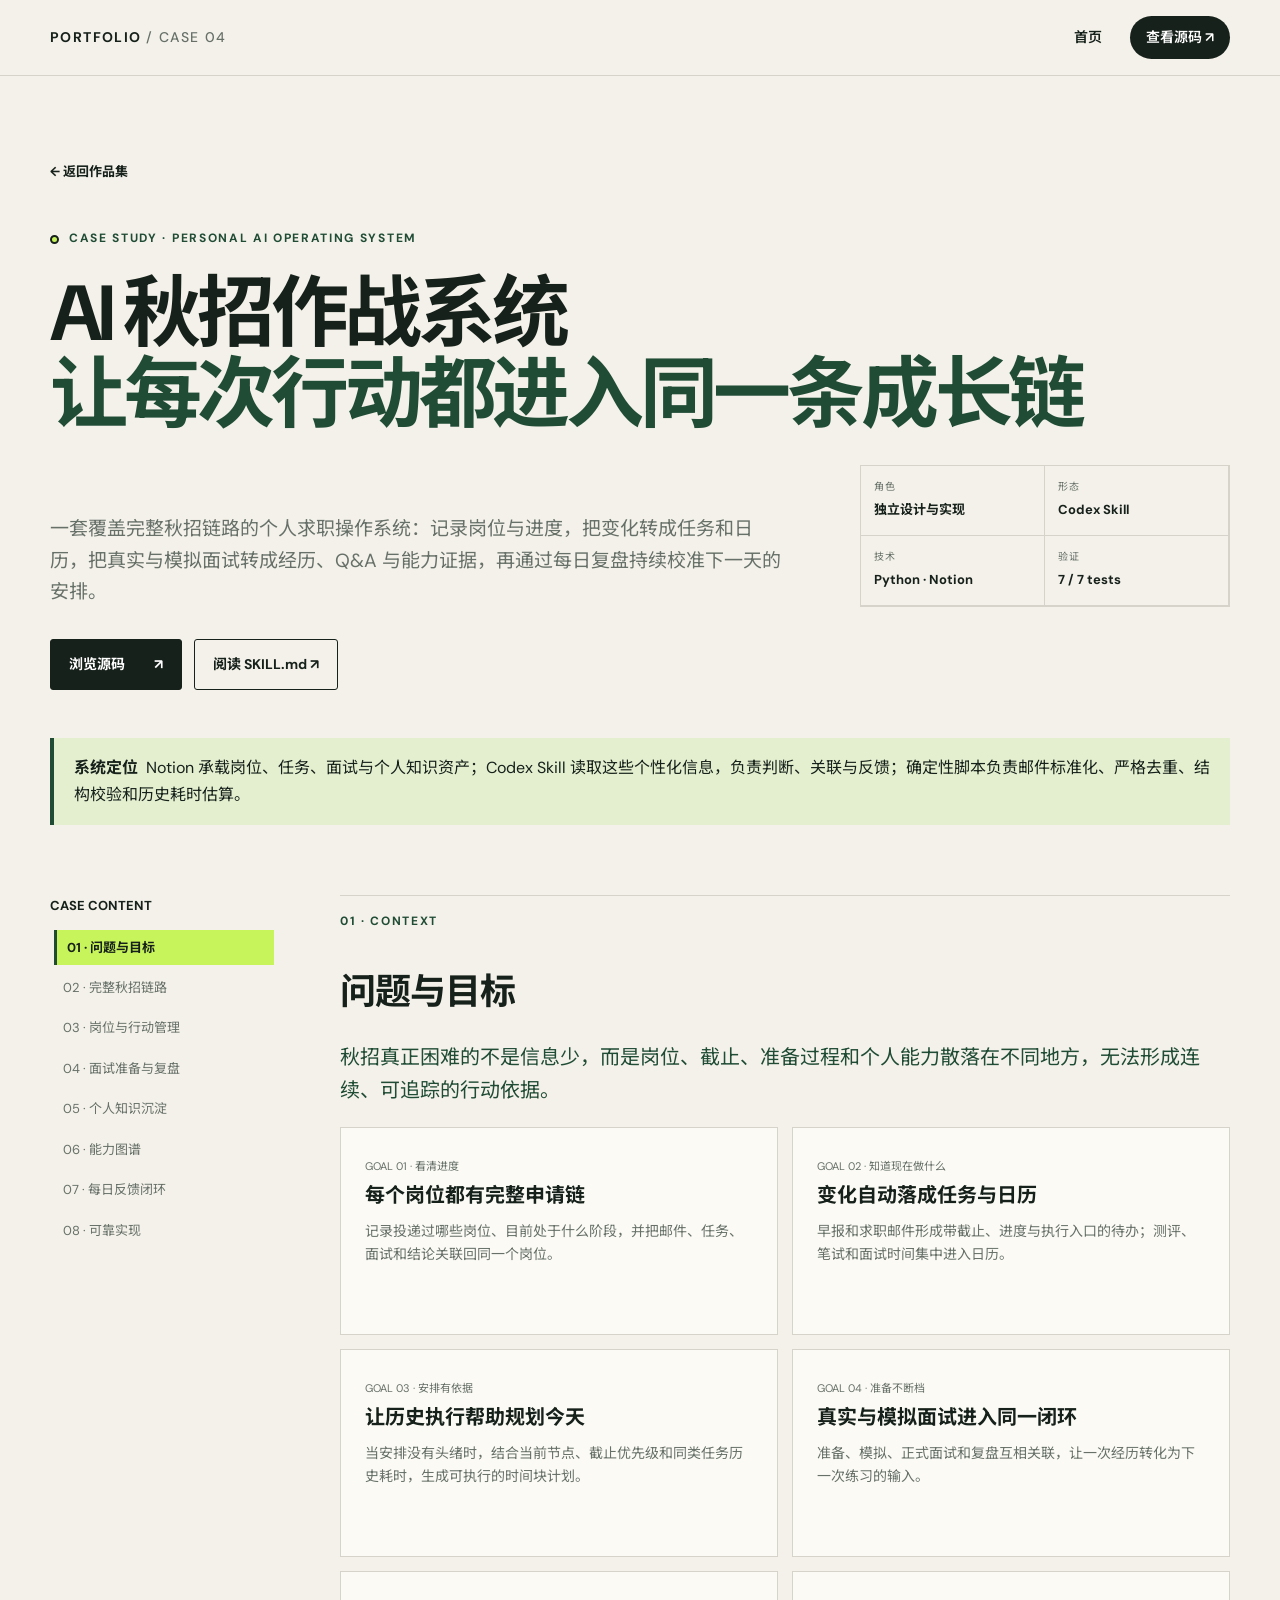
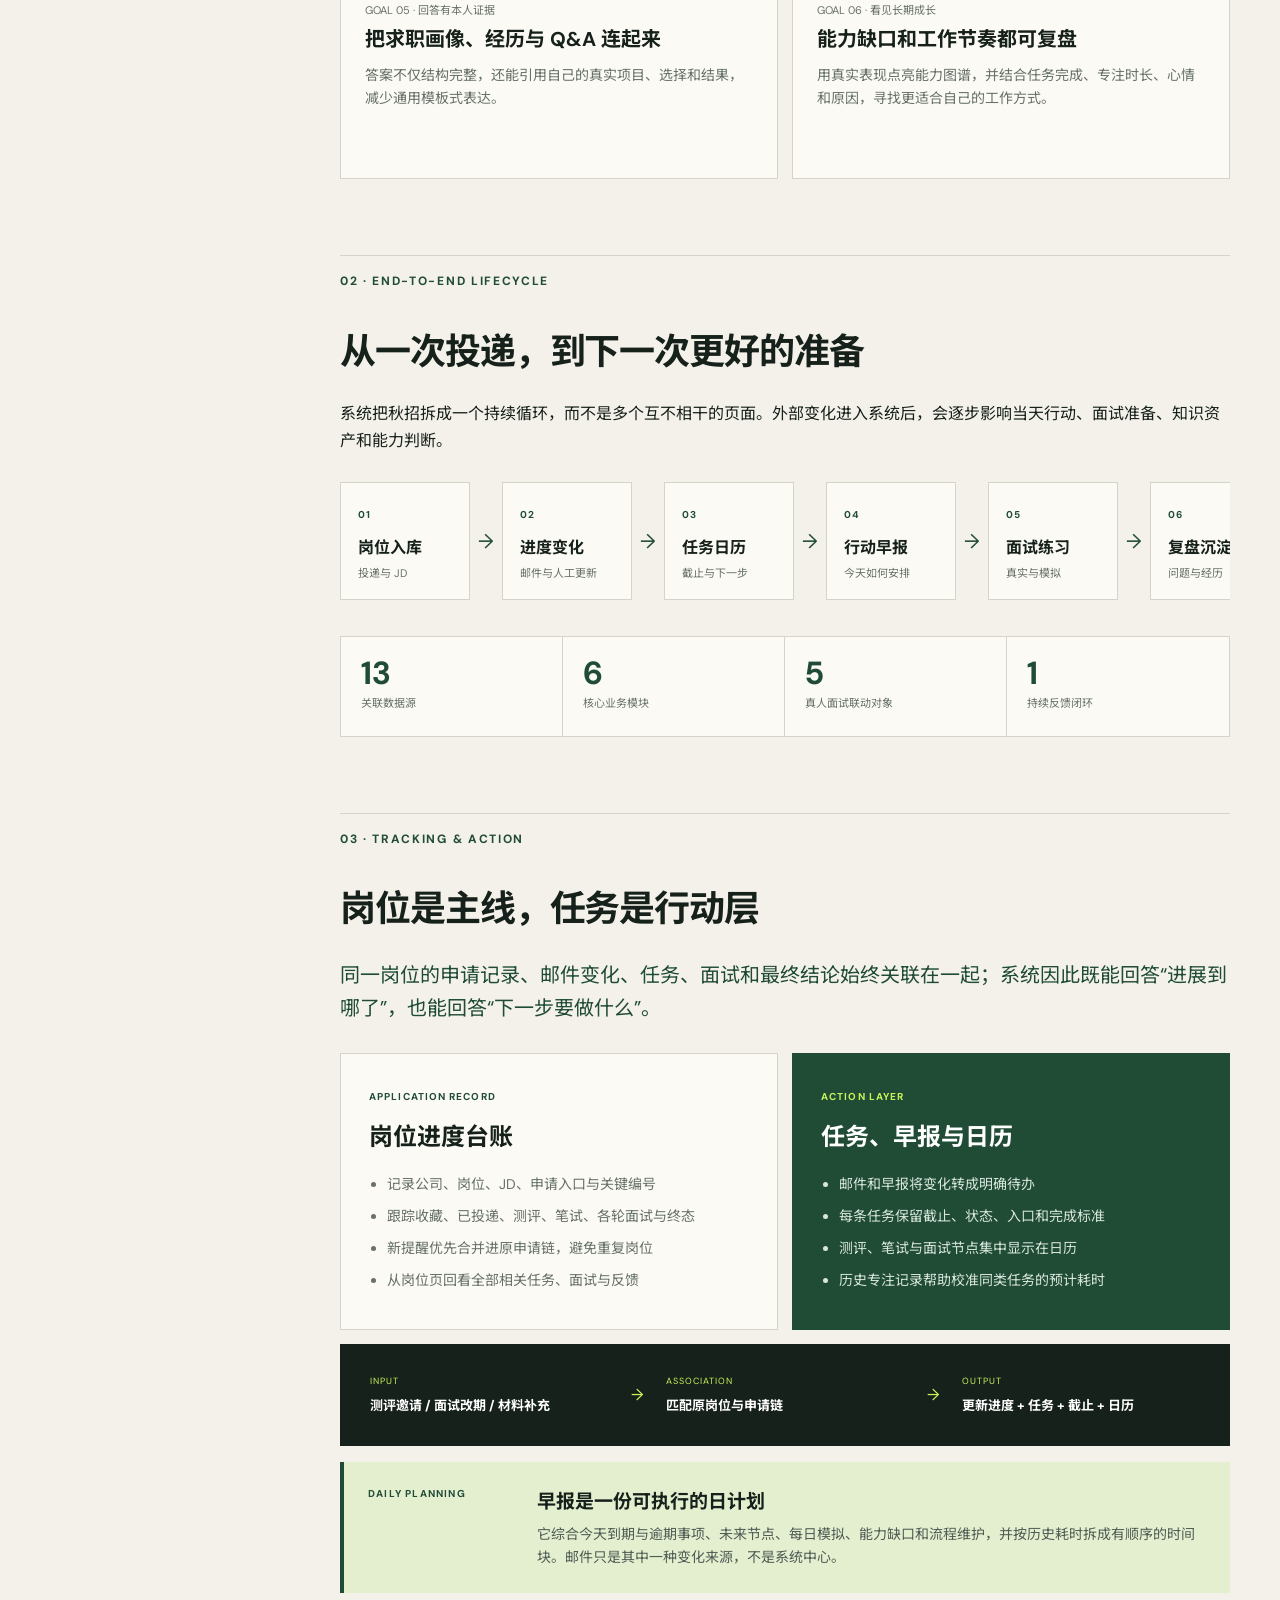
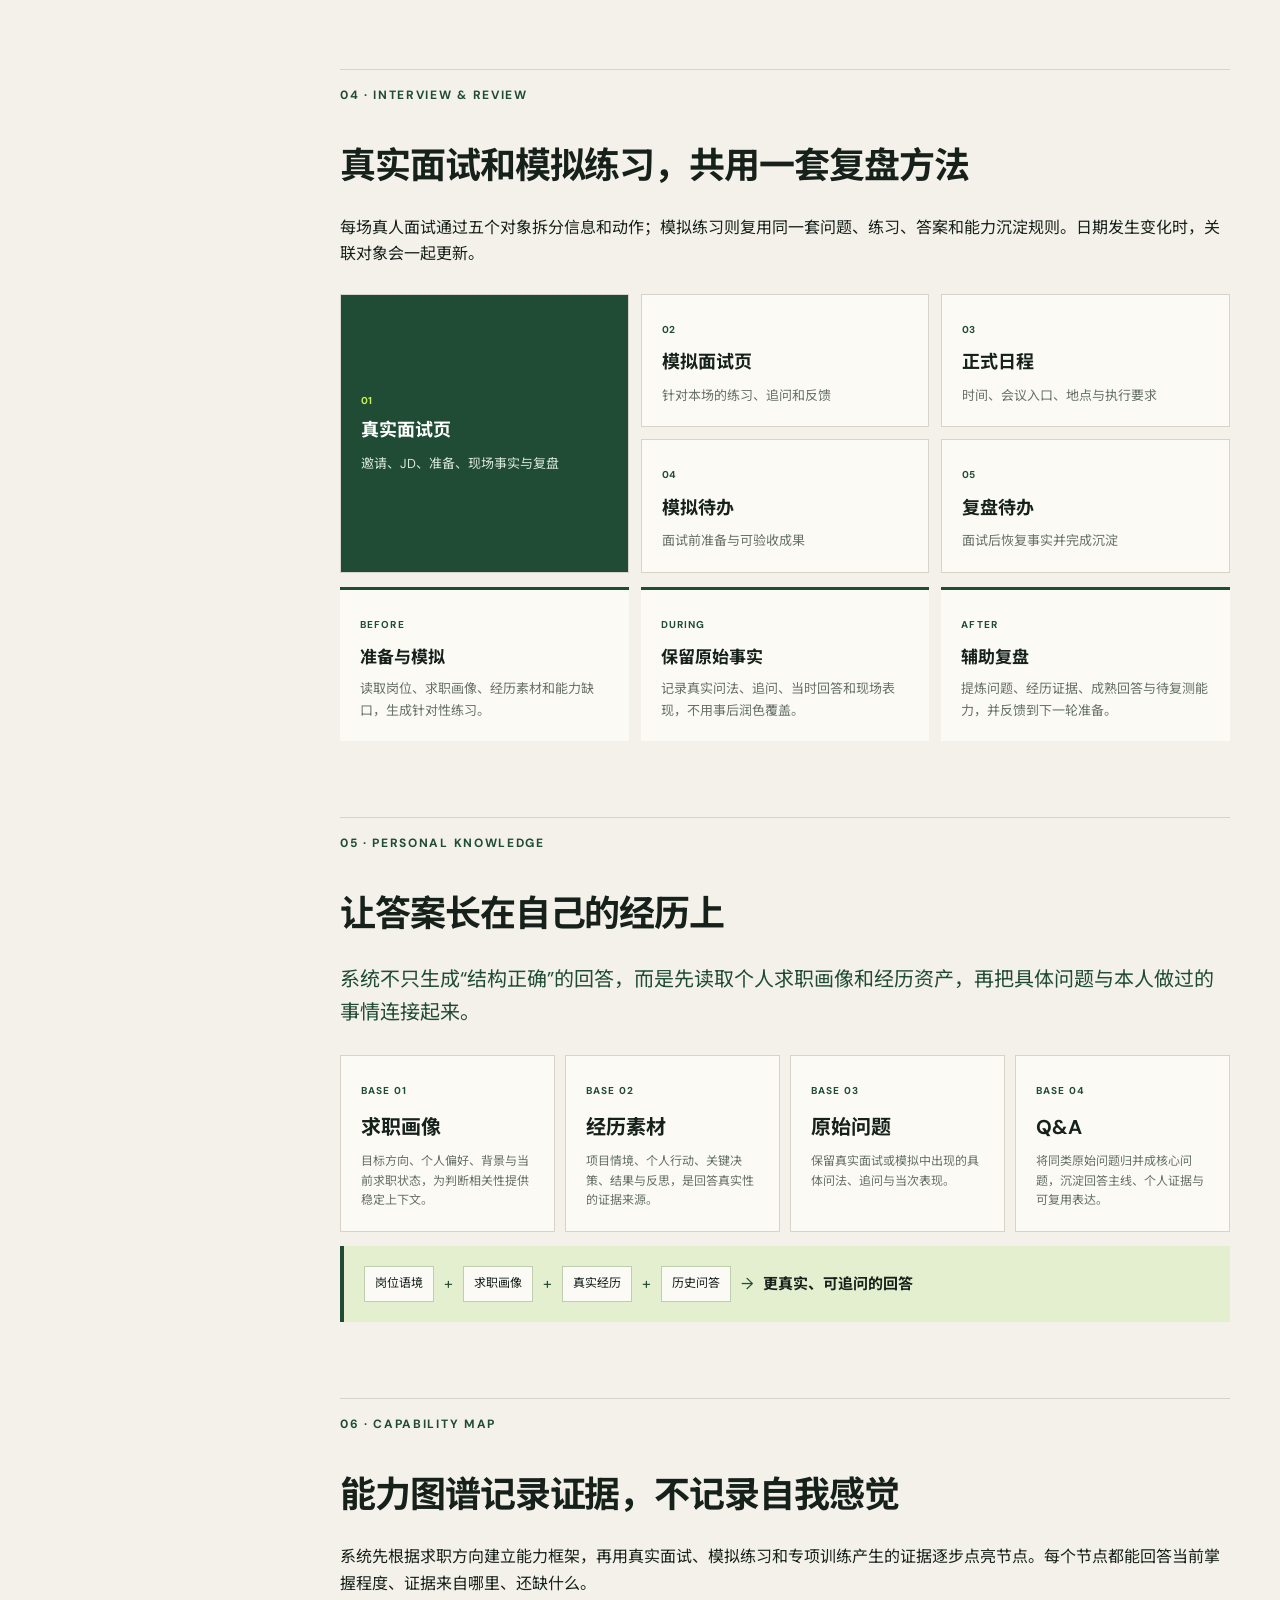
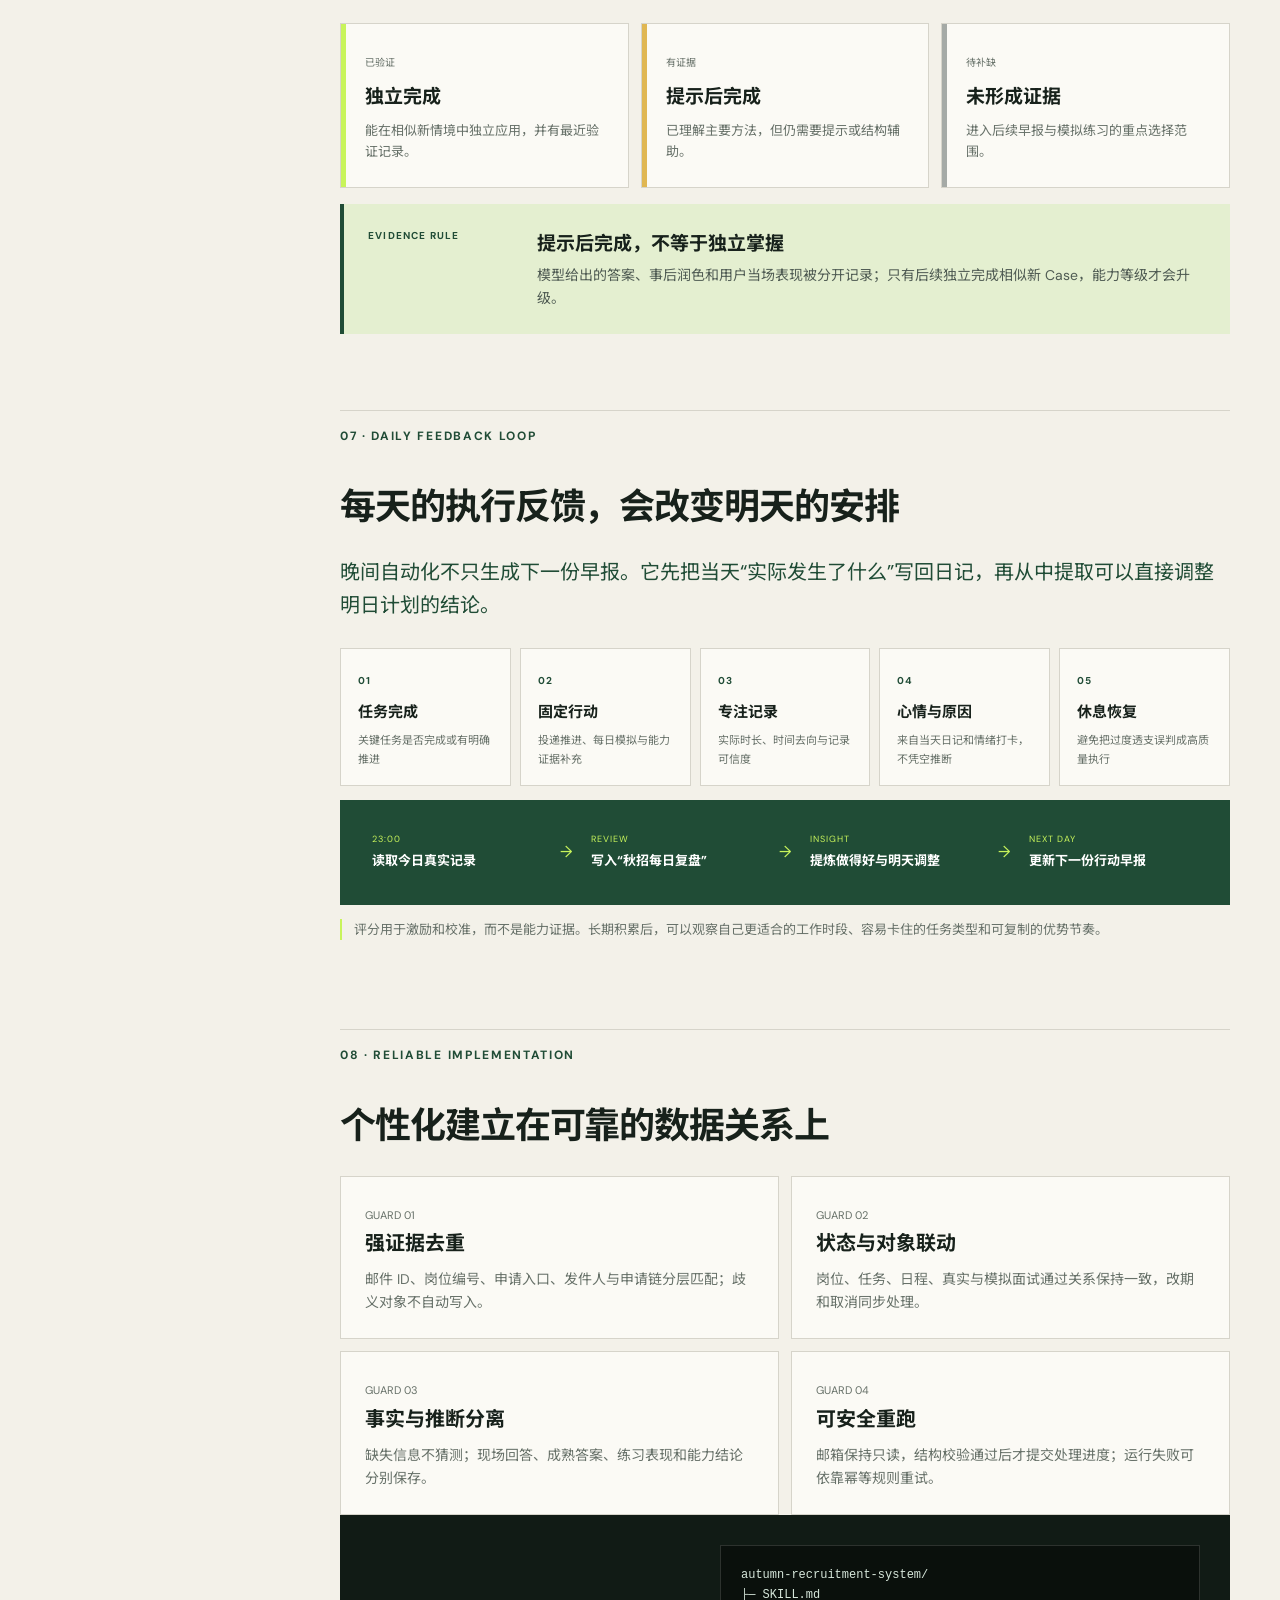
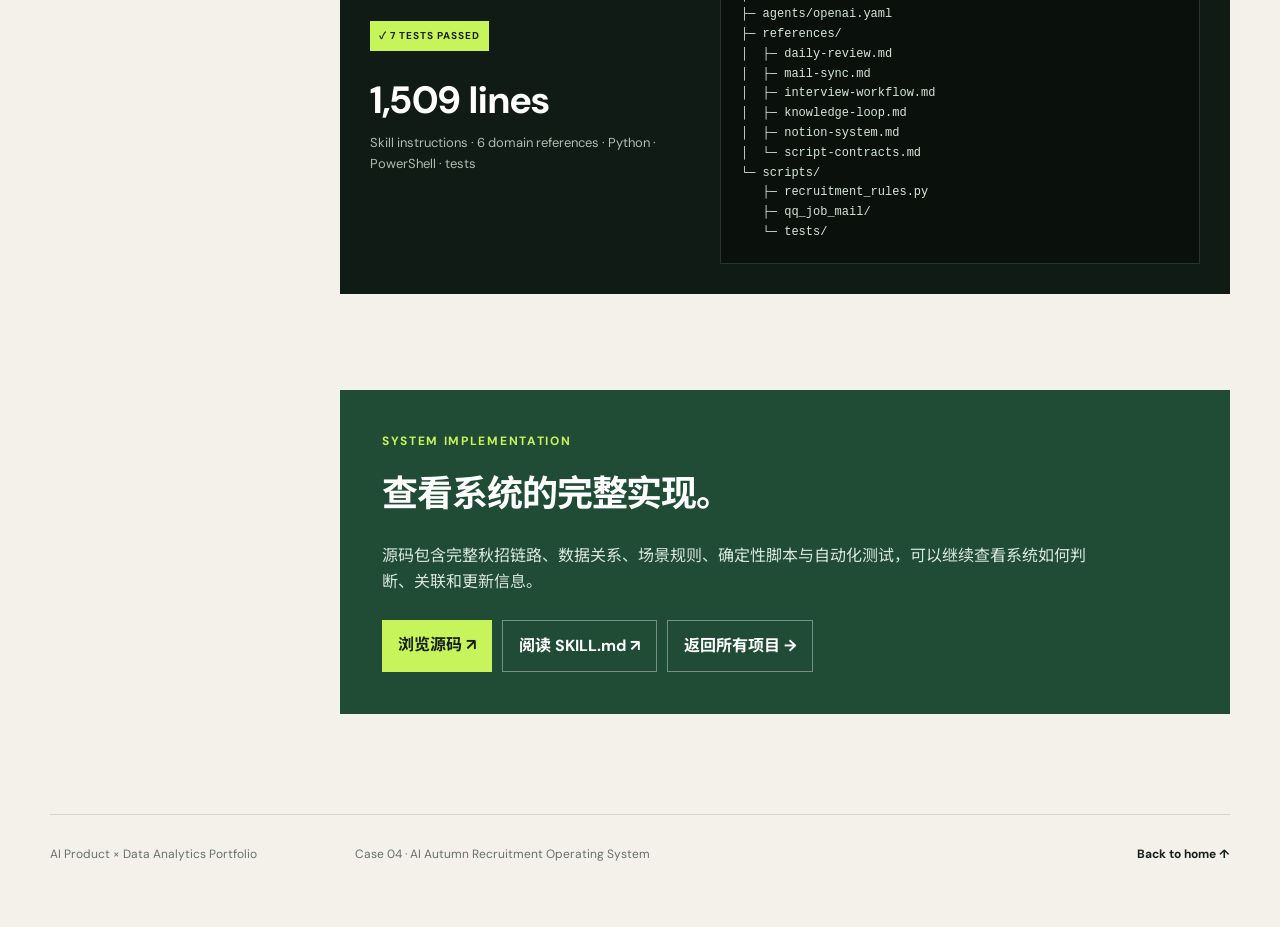
==== commit 89c5cf33: "Reframe portfolio for AI product and data roles" ====
--- a/projects/autumn-recruitment-system.html
+++ b/projects/autumn-recruitment-system.html
@@ -10,7 +10,7 @@
 </head>
 <body>
   <header class="site-header">
-    <a class="brand" href="/">PORTFOLIO <span>/ CASE 02</span></a>
+    <a class="brand" href="/">PORTFOLIO <span>/ CASE 04</span></a>
     <nav><a href="/">首页</a><a class="nav-cta" href="https://github.com/miaohanxi8-lgtm/miaohanxi8-lgtm.github.io/tree/main/skills/autumn-recruitment-system">查看源码 ↗</a></nav>
   </header>
   <main>
@@ -100,7 +100,7 @@
       </article>
     </div>
   </main>
-  <footer class="site-footer shell"><p>AI Product & Data Portfolio</p><p>Case 02 · AI Autumn Recruitment Operating System</p><a href="/">Back to home ↑</a></footer>
+  <footer class="site-footer shell"><p>AI Product × Data Analytics Portfolio</p><p>Case 04 · AI Autumn Recruitment Operating System</p><a href="/">Back to home ↑</a></footer>
 </body>
 </html>
 
--- a/styles.css
+++ b/styles.css
@@ -163,4 +163,19 @@
 @media(max-width:520px){
   .gbic-architecture{padding:16px}.touchpoint-side .screen-frame{max-height:none}.website-card .screen-frame{height:480px}.qr-card{grid-template-columns:1fr}.qr-card .screen-frame{border-right:0;border-bottom:1px solid var(--line)}.journey-strip{grid-template-columns:1fr}.journey-strip i{transform:rotate(90deg)}.route-branches,.answer-rules,.quality-grid{grid-template-columns:1fr}.knowledge-metrics{grid-template-columns:1fr 1fr}.knowledge-metrics>div{border-right:1px solid var(--line);border-bottom:1px solid var(--line)!important}.knowledge-metrics>div:nth-child(2n){border-right:0}.result-hero{grid-template-columns:1fr}.result-hero>div{border-right:0;border-bottom:1px solid rgba(255,255,255,.25)!important}.result-hero>div:last-child{border-bottom:0!important}
 }
+
+/* WeChat article crawler case */
+.crawler-hero h1 em{color:var(--green)}.crawler-goals .info-card{border-top:3px solid var(--green)}
+.crawl-pipeline{display:grid;grid-template-columns:1fr 28px 1fr 28px 1fr 28px 1fr 28px 1fr;align-items:center;margin:28px 0}.crawl-stage{background:var(--ink);color:white;padding:18px;min-height:142px}.crawl-stage span,.pagination-core span,.pagination-rules span,.signal-table span,.output-modes span{font-size:9px;letter-spacing:.11em;color:var(--lime);font-weight:700}.crawl-stage b{display:block;margin:8px 0}.crawl-stage p{font-size:11px;color:#aebcb3;margin:0}.crawl-pipeline>i{font-style:normal;text-align:center;color:var(--green);font-size:20px}
+.crawler-metrics{display:grid;grid-template-columns:repeat(4,1fr);background:var(--card);border:1px solid var(--line)}.crawler-metrics>div{padding:20px;border-right:1px solid var(--line)}.crawler-metrics>div:last-child{border:0}.crawler-metrics strong{display:block;font-size:32px;line-height:1;color:var(--green)}.crawler-metrics span{font-size:11px;color:var(--muted)}
+.pagination-board{display:grid;grid-template-columns:.8fr 1.2fr;gap:14px;margin-top:26px}.pagination-core{background:var(--green);color:white;padding:28px;display:flex;flex-direction:column;justify-content:center}.pagination-core strong{font-size:25px;line-height:1.35;margin:11px 0}.pagination-core p{color:#d8e6dc;font-size:13px}.pagination-rules{display:grid;grid-template-columns:1fr 1fr;gap:10px}.pagination-rules>div{background:var(--card);border:1px solid var(--line);padding:18px}.pagination-rules span{color:var(--green)}.pagination-rules b{display:block;margin:6px 0}.pagination-rules p{font-size:11px;color:var(--muted);margin:0}
+.signal-table{display:grid;grid-template-columns:1fr 32px 1fr 32px 1fr;align-items:center;margin-top:14px;background:#e4efd0;padding:18px}.signal-table>div{background:var(--card);border:1px solid #becdae;padding:17px}.signal-table span{color:var(--green)}.signal-table b{display:block;margin:6px 0}.signal-table p{font-size:11px;color:var(--muted);margin:0}.signal-table>i{font-style:normal;text-align:center;color:var(--green);font-size:19px}
+.output-demo{display:grid;gap:14px}.workbook-preview{border:1px solid var(--line);background:var(--card);overflow-x:auto}.workbook-top{display:flex;justify-content:space-between;background:var(--green);color:white;padding:13px 17px;font-size:12px}.workbook-top b{color:var(--lime)}.workbook-row{display:grid;grid-template-columns:1.2fr 1.5fr .65fr .9fr 1.3fr .7fr;min-width:760px}.workbook-row span{padding:13px;border-right:1px solid var(--line);border-bottom:1px solid var(--line);font-size:11px;color:var(--muted)}.workbook-head span{font-weight:700;color:var(--ink);background:#e9e7df}.output-modes{display:grid;grid-template-columns:repeat(4,1fr);gap:10px}.output-modes>div{border:1px solid var(--line);background:var(--card);padding:17px}.output-modes span{color:var(--green)}.output-modes b{display:block;margin:6px 0}.output-modes p{font-size:11px;color:var(--muted);margin:0}
+.crawler-proof{display:grid;gap:14px}.crawler-quality{grid-template-columns:repeat(3,1fr)}.crawler-quality h3{margin-bottom:4px}.crawler-quality p{font-size:12px}.crawler-cta{background:var(--green)}
+@media(max-width:850px){
+  .crawl-pipeline{grid-template-columns:1fr}.crawl-pipeline>i{transform:rotate(90deg)}.pagination-board{grid-template-columns:1fr}.output-modes{grid-template-columns:1fr 1fr}
+}
+@media(max-width:520px){
+  .crawler-metrics{grid-template-columns:1fr 1fr}.crawler-metrics>div:nth-child(2){border-right:0}.crawler-metrics>div:nth-child(-n+2){border-bottom:1px solid var(--line)}.pagination-rules,.output-modes,.crawler-quality{grid-template-columns:1fr}.signal-table{grid-template-columns:1fr}.signal-table>i{transform:rotate(90deg)}
+}
 
